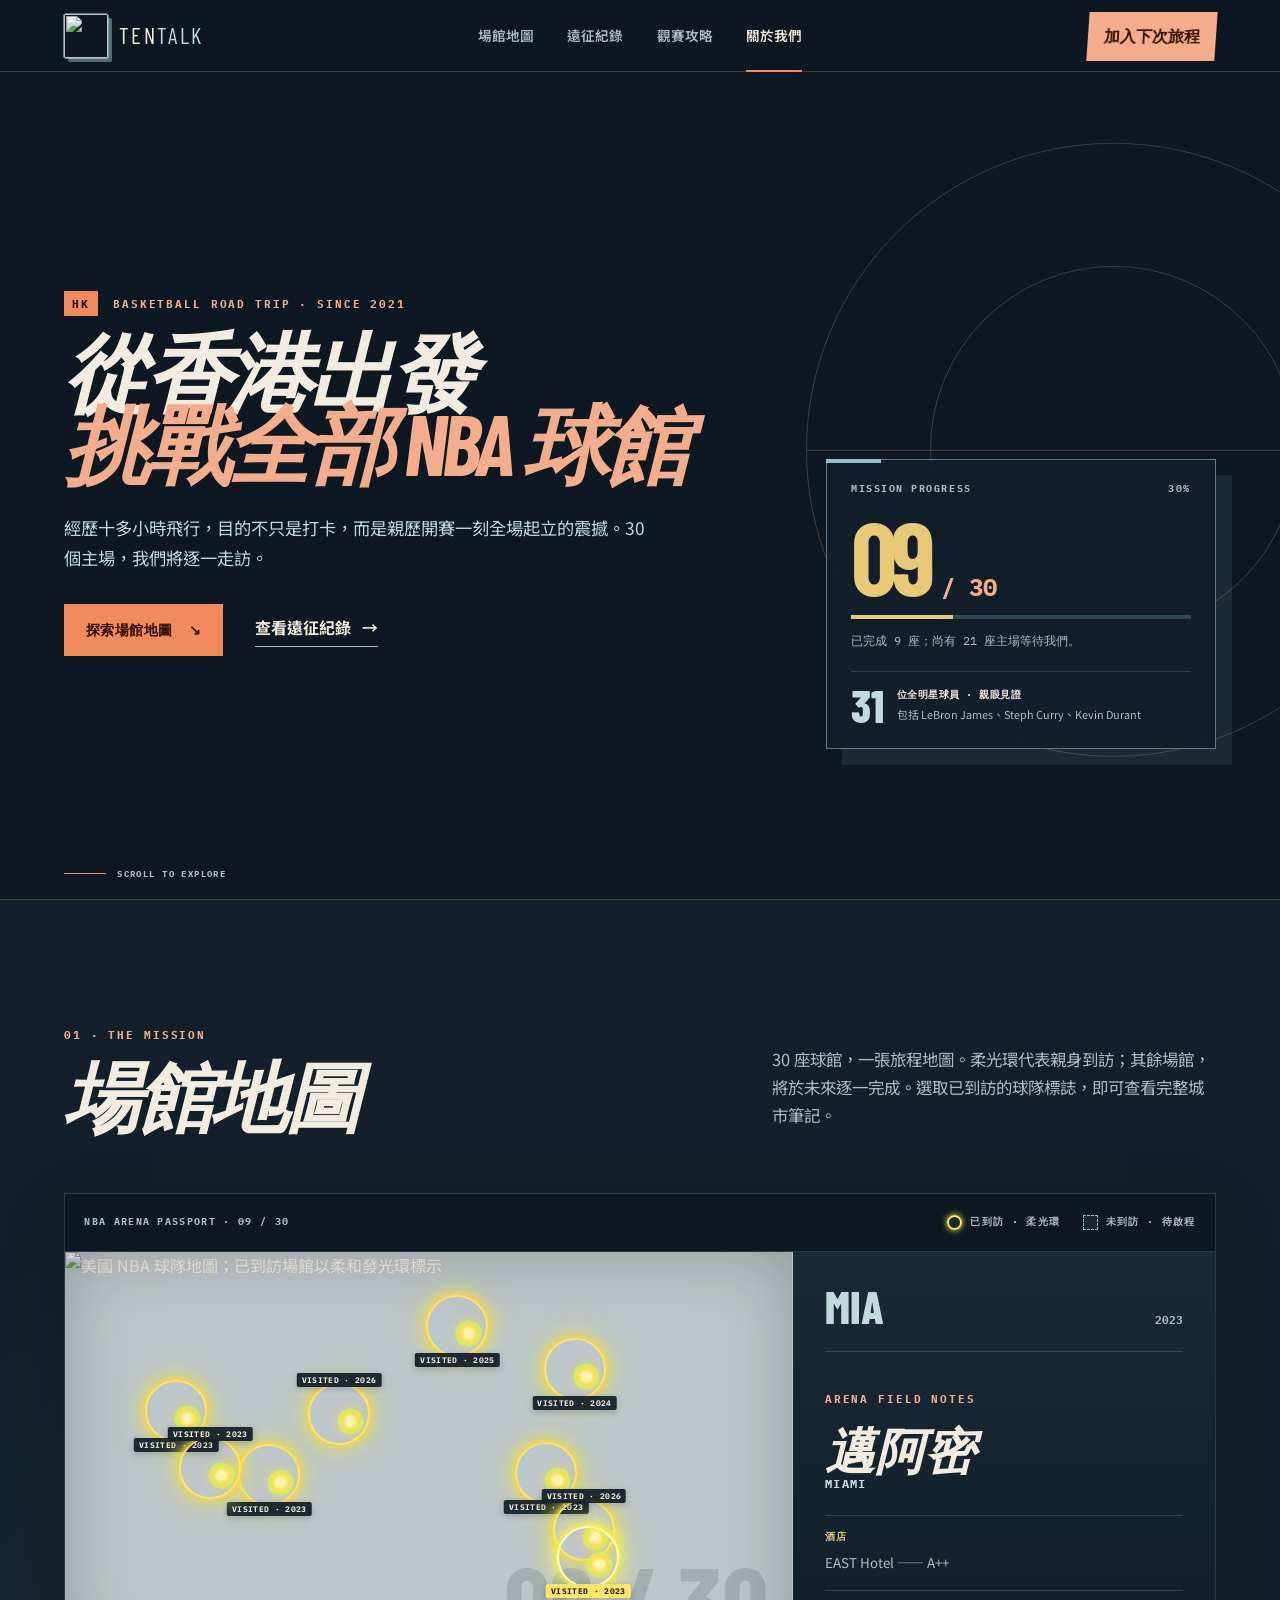
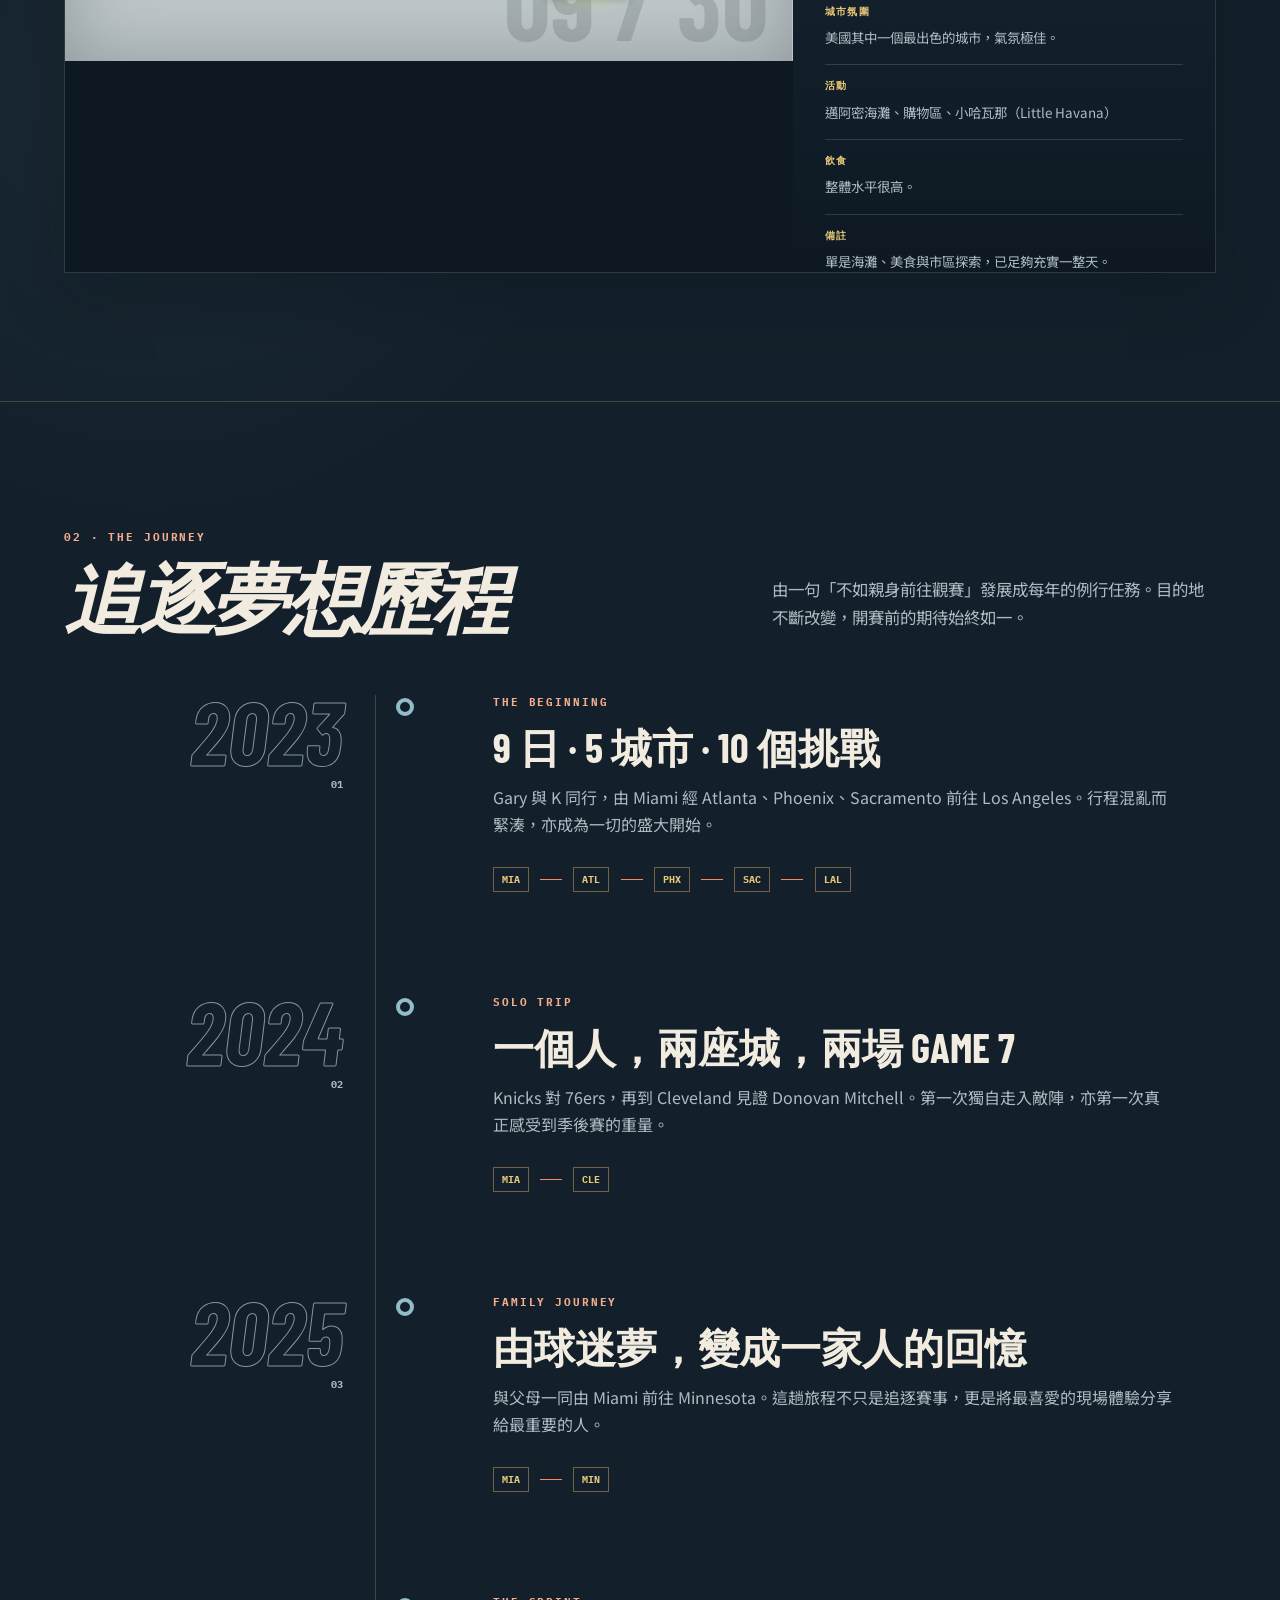
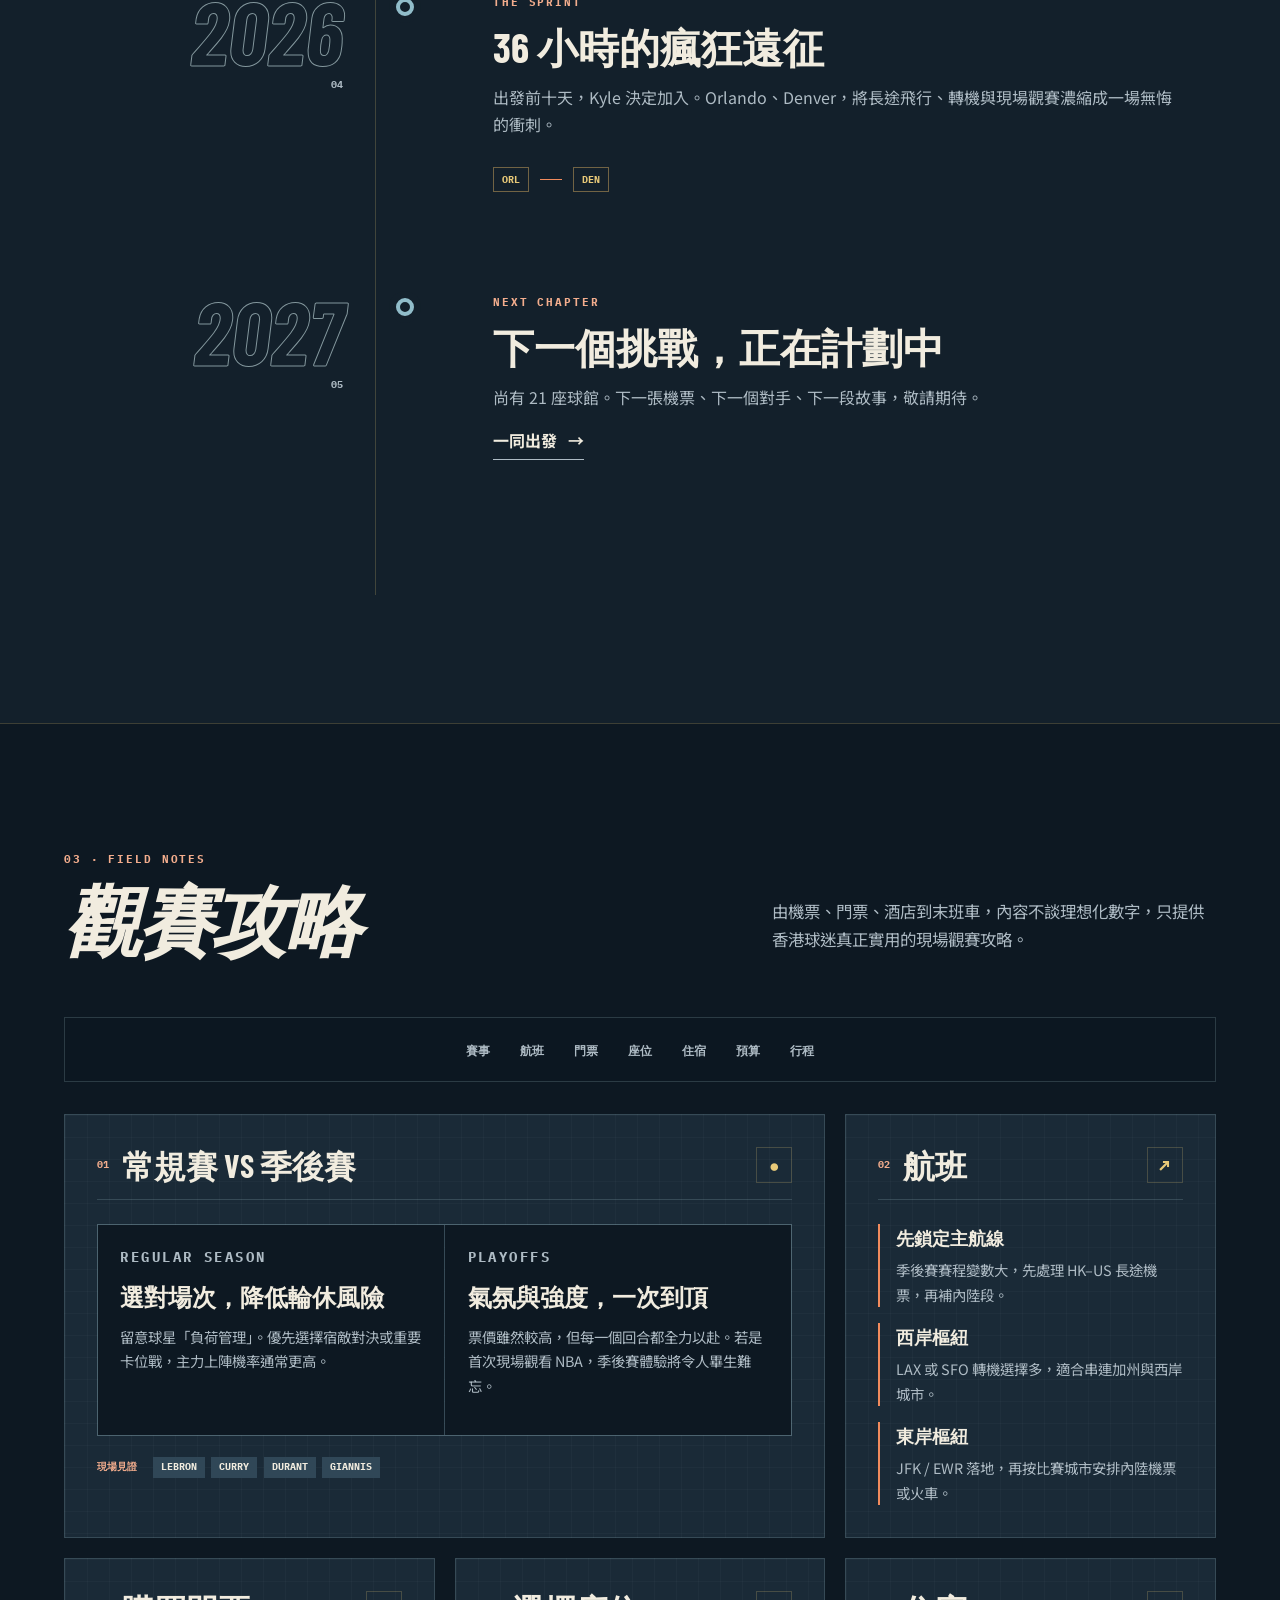
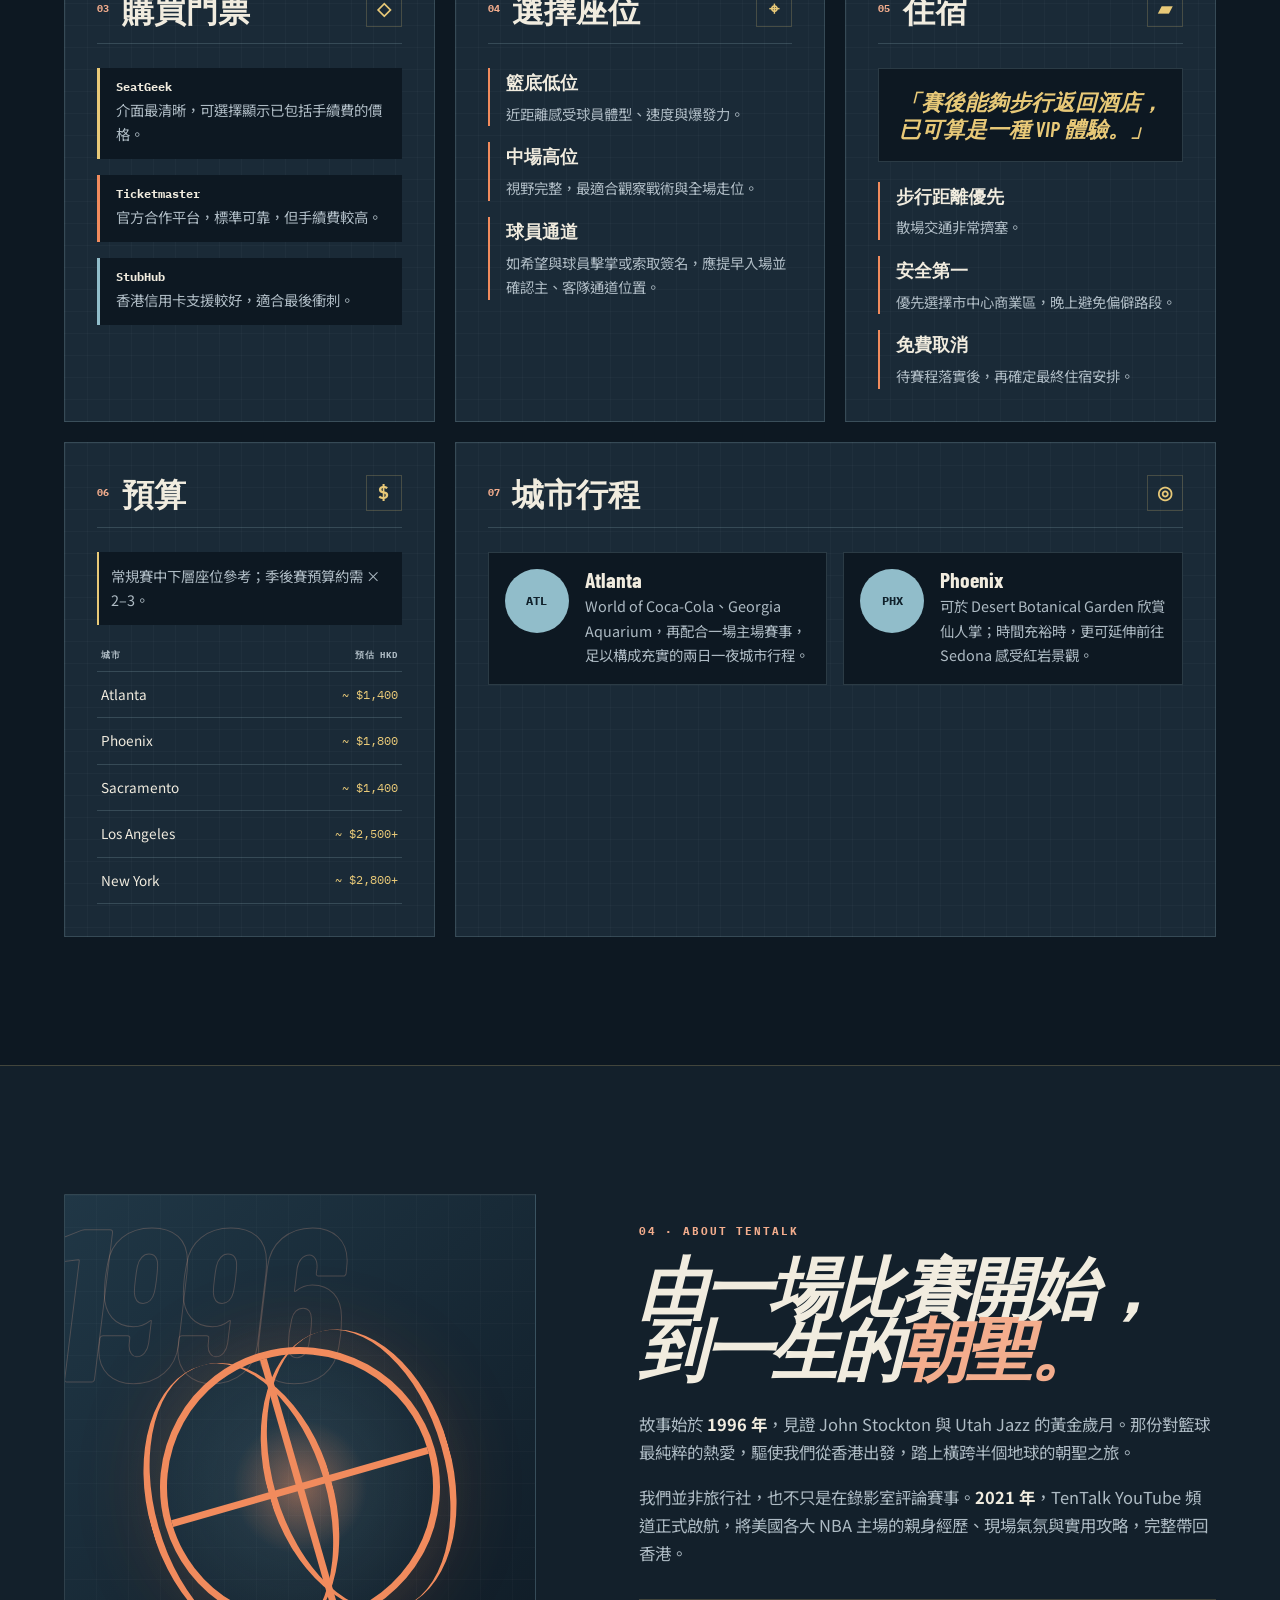
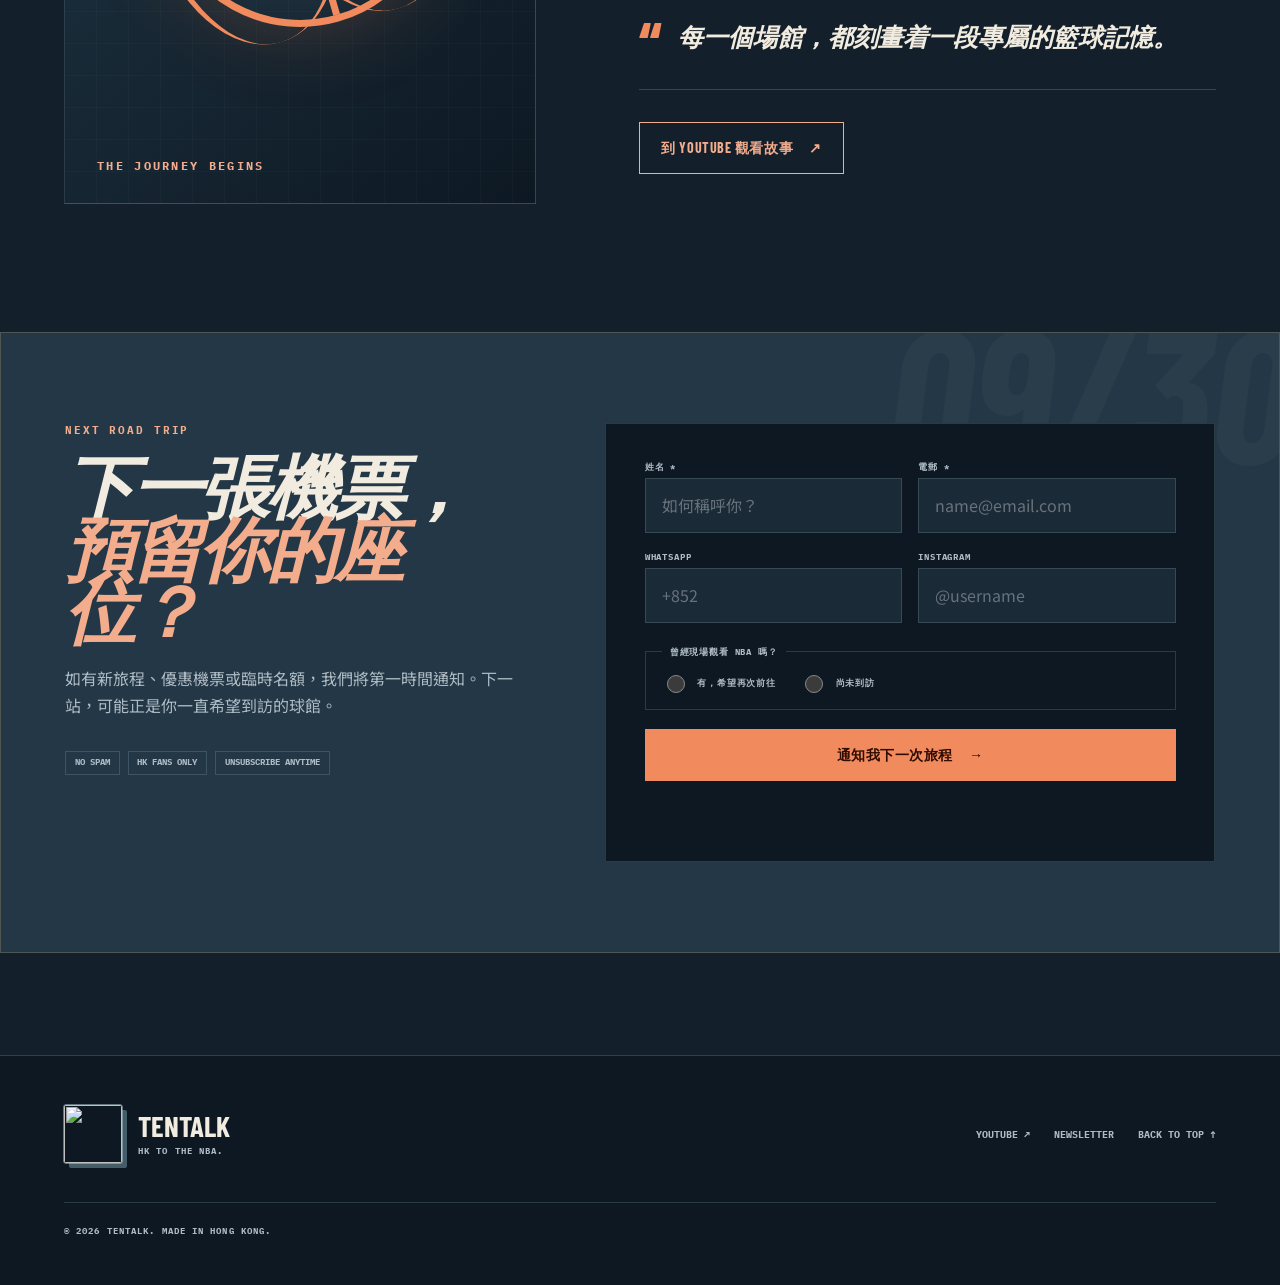
==== index.html @ 738263af "Add TenTalk website source" ====
<!doctype html>
<html lang="zh-HK">
  <head>
    <meta charset="UTF-8" />
    <meta name="viewport" content="width=device-width, initial-scale=1.0" />
    <meta
      name="description"
      content="TenTalk 從香港出發，挑戰走訪全部 30 個 NBA 球館。查看場館地圖、遠征歷程與香港球迷專屬觀賽攻略。"
    />
    <meta name="theme-color" content="#13202b" />
    <title>TenTalk｜從香港出發，挑戰全部 NBA 球館</title>
    <link rel="preconnect" href="https://fonts.googleapis.com" />
    <link rel="preconnect" href="https://fonts.gstatic.com" crossorigin />
    <link
      href="https://fonts.googleapis.com/css2?family=Barlow+Condensed:ital,wght@0,500;0,600;0,700;0,800;1,600;1,700;1,800&amp;family=IBM+Plex+Mono:wght@500;600;700&amp;family=Noto+Sans+HK:wght@400;500;600;700&amp;display=swap"
      rel="stylesheet"
    />
    <link rel="stylesheet" href="styles.css" />
    <script src="script.js" defer></script>
  </head>
  <body>
    <a class="skip-link" href="#main-content">跳到主要內容</a>

    <header class="site-header" data-header>
      <a class="brand" href="#top" aria-label="TenTalk 首頁">
        <img class="brand-logo" src="assets/tentalk-logo.png" alt="" />
        <span class="brand-name">Ten<span>Talk</span></span>
      </a>

      <nav class="desktop-nav" aria-label="主要導覽">
        <a href="#map">場館地圖</a>
        <a href="#journey">遠征紀錄</a>
        <a href="#tips">觀賽攻略</a>
        <a href="#about">關於我們</a>
      </nav>

      <a class="header-cta" href="#newsletter">加入下次旅程</a>
      <button class="menu-toggle" type="button" aria-expanded="false" aria-controls="mobile-menu">
        <span class="sr-only">開啟選單</span>
        <span></span><span></span>
      </button>

      <nav class="mobile-menu" id="mobile-menu" aria-label="手機導覽" hidden>
        <a href="#map">場館地圖</a>
        <a href="#journey">遠征紀錄</a>
        <a href="#tips">觀賽攻略</a>
        <a href="#about">關於我們</a>
        <a class="mobile-menu-cta" href="#newsletter">加入下次旅程</a>
      </nav>
    </header>

    <main id="main-content">
      <section class="hero" id="top" aria-labelledby="hero-title">
        <div class="hero-photo" aria-hidden="true"></div>
        <div class="hero-court" aria-hidden="true">
          <span class="court-ring"></span>
          <span class="court-line"></span>
        </div>

        <div class="hero-content reveal">
          <p class="eyebrow"><span>HK</span> BASKETBALL ROAD TRIP · SINCE 2021</p>
          <h1 id="hero-title"><span>從香港出發</span><em>挑戰全部 NBA 球館</em></h1>
          <p class="hero-copy">經歷十多小時飛行，目的不只是打卡，而是親歷開賽一刻全場起立的震撼。30 個主場，我們將逐一走訪。</p>
          <div class="hero-actions">
            <a class="button button-primary" href="#map">探索場館地圖 <span aria-hidden="true">↘</span></a>
            <a class="text-link" href="#journey">查看遠征紀錄 <span aria-hidden="true">→</span></a>
          </div>
        </div>

        <div class="mission-card reveal" aria-label="已完成 9 個，共 30 個 NBA 球館；親眼見證 31 位全明星球員，包括 LeBron James、Steph Curry、Kevin Durant">
          <div class="mission-topline">
            <span>Mission progress</span>
            <span>30%</span>
          </div>
          <div class="mission-number"><strong>09</strong><span>/ 30</span></div>
          <div class="mission-track" aria-hidden="true"><span></span></div>
          <p>已完成 9 座；尚有 21 座主場等待我們。</p>
          <div class="mission-allstars">
            <strong>31</strong>
            <div><span>位全明星球員 · 親眼見證</span><p>包括 LeBron James、Steph Curry、Kevin Durant</p></div>
          </div>
        </div>

        <div class="hero-scroll" aria-hidden="true"><span></span> SCROLL TO EXPLORE</div>
      </section>

      <section class="section map-section" id="map" aria-labelledby="map-title">
        <div class="section-heading reveal">
          <div>
            <p class="eyebrow">01 · THE MISSION</p>
            <h2 id="map-title">場館地圖</h2>
          </div>
          <p>30 座球館，一張旅程地圖。柔光環代表親身到訪；其餘場館，將於未來逐一完成。選取已到訪的球隊標誌，即可查看完整城市筆記。</p>
        </div>

        <div class="map-shell reveal">
          <div class="map-toolbar">
            <p>NBA ARENA PASSPORT · 09 / 30</p>
            <div class="map-legend" aria-label="地圖圖例">
              <span><i class="visited-dot"></i> 已到訪 · 柔光環</span>
              <span><i class="future-dot"></i> 未到訪 · 待啟程</span>
            </div>
          </div>

          <div class="map-layout">
            <div class="map-canvas">
              <p class="map-swipe-hint" aria-hidden="true">↔ 左右滑動，瀏覽完整地圖</p>
              <div class="map-stage">
                <img class="map-reference" src="assets/nba-arena-map.png" alt="美國 NBA 球隊地圖；已到訪場館以柔和發光環標示" />
                <button class="map-hotspot map-pin is-active" style="--x: 72%; --y: 74.5%;" aria-label="邁阿密，2023 年已到訪" data-code="MIA" data-year="2023"><span>VISITED · 2023</span></button>
                <button class="map-hotspot map-pin" style="--x: 66.2%; --y: 54.1%;" aria-label="亞特蘭大，2023 年已到訪" data-code="ATL" data-year="2023"><span>VISITED · 2023</span></button>
                <button class="map-hotspot map-pin" style="--x: 28.1%; --y: 54.6%;" aria-label="鳳凰城，2023 年已到訪" data-code="PHX" data-year="2023"><span>VISITED · 2023</span></button>
                <button class="map-hotspot map-pin" style="--x: 15.3%; --y: 38.9%;" aria-label="沙加緬度，2023 年已到訪" data-code="SAC" data-year="2023"><span>VISITED · 2023</span></button>
                <button class="map-hotspot map-pin" style="--x: 20%; --y: 52.7%;" aria-label="洛杉磯湖人，2023 年已到訪" data-code="LAL" data-year="2023"><span>VISITED · 2023</span></button>
                <button class="map-hotspot map-pin" style="--x: 70.1%; --y: 28.6%;" aria-label="克里夫蘭，2024 年已到訪" data-code="CLE" data-year="2024"><span>VISITED · 2024</span></button>
                <button class="map-hotspot map-pin" style="--x: 54%; --y: 18.2%;" aria-label="明尼蘇達，2025 年已到訪" data-code="MIN" data-year="2025"><span>VISITED · 2025</span></button>
                <button class="map-hotspot map-pin" style="--x: 71.4%; --y: 68%;" aria-label="奧蘭多，2026 年已到訪" data-code="ORL" data-year="2026"><span>VISITED · 2026</span></button>
                <button class="map-hotspot map-pin" style="--x: 37.7%; --y: 39.6%;" aria-label="丹佛，2026 年已到訪" data-code="DEN" data-year="2026"><span>VISITED · 2026</span></button>
                <div class="map-watermark" aria-hidden="true">09 / 30</div>
              </div>
            </div>

            <aside class="map-detail" aria-live="polite">
              <div class="detail-index"><span data-detail-code>MIA</span><small data-detail-year>2023</small></div>
              <p class="eyebrow">ARENA FIELD NOTES</p>
              <h3 data-detail-city>邁阿密</h3>
              <p class="detail-city-en" data-detail-city-en>Miami</p>
              <div class="detail-content" data-detail-content></div>
              <p class="detail-hint">選取地圖上的發光球隊標誌，查看其他城市筆記。</p>
            </aside>
          </div>
        </div>
      </section>

      <section class="section journey-section" id="journey" aria-labelledby="journey-title">
        <div class="section-heading reveal">
          <div>
            <p class="eyebrow">02 · THE JOURNEY</p>
            <h2 id="journey-title">追逐夢想歷程</h2>
          </div>
          <p>由一句「不如親身前往觀賽」發展成每年的例行任務。目的地不斷改變，開賽前的期待始終如一。</p>
        </div>

        <div class="timeline">
          <article class="timeline-item reveal">
            <div class="timeline-year"><span>2023</span><small>01</small></div>
            <div class="timeline-marker" aria-hidden="true"></div>
            <div class="timeline-content">
              <p class="eyebrow">THE BEGINNING</p>
              <h3>9 日 · 5 城市 · 10 個挑戰</h3>
              <p>Gary 與 K 同行，由 Miami 經 Atlanta、Phoenix、Sacramento 前往 Los Angeles。行程混亂而緊湊，亦成為一切的盛大開始。</p>
              <div class="route-tags"><span>MIA</span><i></i><span>ATL</span><i></i><span>PHX</span><i></i><span>SAC</span><i></i><span>LAL</span></div>
            </div>
          </article>

          <article class="timeline-item reveal">
            <div class="timeline-year"><span>2024</span><small>02</small></div>
            <div class="timeline-marker" aria-hidden="true"></div>
            <div class="timeline-content">
              <p class="eyebrow">SOLO TRIP</p>
              <h3>一個人，兩座城，兩場 Game 7</h3>
              <p>Knicks 對 76ers，再到 Cleveland 見證 Donovan Mitchell。第一次獨自走入敵陣，亦第一次真正感受到季後賽的重量。</p>
              <div class="route-tags"><span>MIA</span><i></i><span>CLE</span></div>
            </div>
          </article>

          <article class="timeline-item reveal">
            <div class="timeline-year"><span>2025</span><small>03</small></div>
            <div class="timeline-marker" aria-hidden="true"></div>
            <div class="timeline-content">
              <p class="eyebrow">FAMILY JOURNEY</p>
              <h3>由球迷夢，變成一家人的回憶</h3>
              <p>與父母一同由 Miami 前往 Minnesota。這趟旅程不只是追逐賽事，更是將最喜愛的現場體驗分享給最重要的人。</p>
              <div class="route-tags"><span>MIA</span><i></i><span>MIN</span></div>
            </div>
          </article>

          <article class="timeline-item reveal">
            <div class="timeline-year"><span>2026</span><small>04</small></div>
            <div class="timeline-marker" aria-hidden="true"></div>
            <div class="timeline-content">
              <p class="eyebrow">THE SPRINT</p>
              <h3>36 小時的瘋狂遠征</h3>
              <p>出發前十天，Kyle 決定加入。Orlando、Denver，將長途飛行、轉機與現場觀賽濃縮成一場無悔的衝刺。</p>
              <div class="route-tags"><span>ORL</span><i></i><span>DEN</span></div>
            </div>
          </article>

          <article class="timeline-item future reveal">
            <div class="timeline-year"><span>2027</span><small>05</small></div>
            <div class="timeline-marker" aria-hidden="true"></div>
            <div class="timeline-content">
              <p class="eyebrow">NEXT CHAPTER</p>
              <h3>下一個挑戰，正在計劃中</h3>
              <p>尚有 21 座球館。下一張機票、下一個對手、下一段故事，敬請期待。</p>
              <a class="text-link" href="#newsletter">一同出發 <span aria-hidden="true">→</span></a>
            </div>
          </article>
        </div>
      </section>

      <section class="section tips-section" id="tips" aria-labelledby="tips-title">
        <div class="section-heading reveal">
          <div>
            <p class="eyebrow">03 · FIELD NOTES</p>
            <h2 id="tips-title">觀賽攻略</h2>
          </div>
          <p>由機票、門票、酒店到末班車，內容不談理想化數字，只提供香港球迷真正實用的現場觀賽攻略。</p>
        </div>

        <nav class="tips-nav reveal" aria-label="攻略快速跳轉">
          <a href="#season">賽事</a><a href="#flight">航班</a><a href="#ticket">門票</a><a href="#seat">座位</a><a href="#hotel">住宿</a><a href="#budget">預算</a><a href="#play">行程</a>
        </nav>

        <div class="tips-grid">
          <article class="tip-card tip-card-feature reveal" id="season">
            <div class="tip-card-heading"><span class="tip-number">01</span><h3>常規賽 vs 季後賽</h3><span class="tip-icon" aria-hidden="true">●</span></div>
            <div class="season-compare">
              <div><p class="eyebrow">REGULAR SEASON</p><h4>選對場次，降低輪休風險</h4><p>留意球星「負荷管理」。優先選擇宿敵對決或重要卡位戰，主力上陣機率通常更高。</p></div>
              <div><p class="eyebrow">PLAYOFFS</p><h4>氣氛與強度，一次到頂</h4><p>票價雖然較高，但每一個回合都全力以赴。若是首次現場觀看 NBA，季後賽體驗將令人畢生難忘。</p></div>
            </div>
            <div class="superstars"><span>現場見證</span><div><b>LEBRON</b><b>CURRY</b><b>DURANT</b><b>GIANNIS</b></div></div>
          </article>

          <article class="tip-card reveal" id="flight">
            <div class="tip-card-heading"><span class="tip-number">02</span><h3>航班</h3><span class="tip-icon" aria-hidden="true">↗</span></div>
            <ul class="tip-list">
              <li><strong>先鎖定主航線</strong><span>季後賽賽程變數大，先處理 HK–US 長途機票，再補內陸段。</span></li>
              <li><strong>西岸樞紐</strong><span>LAX 或 SFO 轉機選擇多，適合串連加州與西岸城市。</span></li>
              <li><strong>東岸樞紐</strong><span>JFK / EWR 落地，再按比賽城市安排內陸機票或火車。</span></li>
            </ul>
          </article>

          <article class="tip-card reveal" id="ticket">
            <div class="tip-card-heading"><span class="tip-number">03</span><h3>購買門票</h3><span class="tip-icon" aria-hidden="true">◇</span></div>
            <div class="platform-list">
              <div><strong>SeatGeek</strong><span>介面最清晰，可選擇顯示已包括手續費的價格。</span></div>
              <div><strong>Ticketmaster</strong><span>官方合作平台，標準可靠，但手續費較高。</span></div>
              <div><strong>StubHub</strong><span>香港信用卡支援較好，適合最後衝刺。</span></div>
            </div>
          </article>

          <article class="tip-card reveal" id="seat">
            <div class="tip-card-heading"><span class="tip-number">04</span><h3>選擇座位</h3><span class="tip-icon" aria-hidden="true">⌖</span></div>
            <ul class="tip-list">
              <li><strong>籃底低位</strong><span>近距離感受球員體型、速度與爆發力。</span></li>
              <li><strong>中場高位</strong><span>視野完整，最適合觀察戰術與全場走位。</span></li>
              <li><strong>球員通道</strong><span>如希望與球員擊掌或索取簽名，應提早入場並確認主、客隊通道位置。</span></li>
            </ul>
          </article>

          <article class="tip-card reveal" id="hotel">
            <div class="tip-card-heading"><span class="tip-number">05</span><h3>住宿</h3><span class="tip-icon" aria-hidden="true">▰</span></div>
            <blockquote>「賽後能夠步行返回酒店，已可算是一種 VIP 體驗。」</blockquote>
            <ul class="tip-list compact">
              <li><strong>步行距離優先</strong><span>散場交通非常擠塞。</span></li>
              <li><strong>安全第一</strong><span>優先選擇市中心商業區，晚上避免偏僻路段。</span></li>
              <li><strong>免費取消</strong><span>待賽程落實後，再確定最終住宿安排。</span></li>
            </ul>
          </article>

          <article class="tip-card reveal" id="budget">
            <div class="tip-card-heading"><span class="tip-number">06</span><h3>預算</h3><span class="tip-icon" aria-hidden="true">$</span></div>
            <p class="budget-note">常規賽中下層座位參考；季後賽預算約需 × 2–3。</p>
            <table>
              <thead><tr><th>城市</th><th>預估 HKD</th></tr></thead>
              <tbody>
                <tr><td>Atlanta</td><td>~ $1,400</td></tr><tr><td>Phoenix</td><td>~ $1,800</td></tr><tr><td>Sacramento</td><td>~ $1,400</td></tr><tr><td>Los Angeles</td><td>~ $2,500+</td></tr><tr><td>New York</td><td>~ $2,800+</td></tr>
              </tbody>
            </table>
          </article>

          <article class="tip-card tip-card-wide reveal" id="play">
            <div class="tip-card-heading"><span class="tip-number">07</span><h3>城市行程</h3><span class="tip-icon" aria-hidden="true">◎</span></div>
            <div class="city-notes">
              <div><span class="city-code">ATL</span><div><h4>Atlanta</h4><p>World of Coca-Cola、Georgia Aquarium，再配合一場主場賽事，足以構成充實的兩日一夜城市行程。</p></div></div>
              <div><span class="city-code">PHX</span><div><h4>Phoenix</h4><p>可於 Desert Botanical Garden 欣賞仙人掌；時間充裕時，更可延伸前往 Sedona 感受紅岩景觀。</p></div></div>
            </div>
          </article>
        </div>
      </section>

      <section class="section about-section" id="about" aria-labelledby="about-title">
        <div class="about-visual reveal" aria-hidden="true">
          <div class="about-number">1996</div>
          <div class="basketball-mark"><span></span></div>
          <p>THE JOURNEY BEGINS</p>
        </div>
        <div class="about-copy reveal">
          <p class="eyebrow">04 · ABOUT TENTALK</p>
          <h2 id="about-title">由一場比賽開始，<br />到一生的<span>朝聖。</span></h2>
          <p>故事始於 <strong>1996 年</strong>，見證 John Stockton 與 Utah Jazz 的黃金歲月。那份對籃球最純粹的熱愛，驅使我們從香港出發，踏上橫跨半個地球的朝聖之旅。</p>
          <p>我們並非旅行社，也不只是在錄影室評論賽事。<strong>2021 年</strong>，TenTalk YouTube 頻道正式啟航，將美國各大 NBA 主場的親身經歷、現場氣氛與實用攻略，完整帶回香港。</p>
          <div class="about-quote">
            <span aria-hidden="true">“</span>
            <p>每一個場館，都刻畫着一段專屬的籃球記憶。</p>
          </div>
          <a class="button button-outline" href="https://youtube.com/@thetentalk" target="_blank" rel="noreferrer">到 YouTube 觀看故事 <span aria-hidden="true">↗</span></a>
        </div>
      </section>

      <section class="newsletter-section" id="newsletter" aria-labelledby="newsletter-title">
        <div class="newsletter-intro reveal">
          <p class="eyebrow">NEXT ROAD TRIP</p>
          <h2 id="newsletter-title">下一張機票，<br /><em>預留你的座位？</em></h2>
          <p>如有新旅程、優惠機票或臨時名額，我們將第一時間通知。下一站，可能正是你一直希望到訪的球館。</p>
          <div class="newsletter-meta"><span>NO SPAM</span><span>HK FANS ONLY</span><span>UNSUBSCRIBE ANYTIME</span></div>
        </div>

        <form class="newsletter-form reveal" novalidate>
          <div class="field-row">
            <label><span>姓名 *</span><input type="text" name="name" autocomplete="name" required placeholder="如何稱呼你？" /></label>
            <label><span>電郵 *</span><input type="email" name="email" autocomplete="email" required placeholder="name@email.com" /></label>
          </div>
          <div class="field-row">
            <label><span>WhatsApp</span><input type="tel" name="whatsapp" autocomplete="tel" placeholder="+852" /></label>
            <label><span>Instagram</span><input type="text" name="instagram" placeholder="@username" /></label>
          </div>
          <fieldset>
            <legend>曾經現場觀看 NBA 嗎？</legend>
            <label class="radio"><input type="radio" name="watched" value="yes" /><span>有，希望再次前往</span></label>
            <label class="radio"><input type="radio" name="watched" value="no" /><span>尚未到訪</span></label>
          </fieldset>
          <button class="button button-primary form-submit" type="submit">通知我下一次旅程 <span aria-hidden="true">→</span></button>
          <p class="form-status" role="status" aria-live="polite"></p>
        </form>
      </section>
    </main>

    <footer class="site-footer">
      <div class="footer-brand">
        <img class="brand-logo footer-logo" src="assets/tentalk-logo.png" alt="" />
        <div><strong>TenTalk</strong><p>HK TO THE NBA.</p></div>
      </div>
      <div class="footer-links">
        <a href="https://youtube.com/@thetentalk" target="_blank" rel="noreferrer">YouTube ↗</a>
        <a href="#newsletter">Newsletter</a>
        <a href="#top">Back to top ↑</a>
      </div>
      <p class="copyright">© <span data-year></span> TENTALK. MADE IN HONG KONG.</p>
    </footer>
  </body>
</html>
---- styles.css ----
@font-face {
  font-family: "Blanka";
  src: url("assets/fonts/Blanka-Regular.otf") format("opentype");
  font-style: normal;
  font-weight: 400;
  font-display: swap;
}

:root {
  color-scheme: dark;
  --bg: #13202b;
  --bg-deep: #0d1822;
  --surface: #1a2a37;
  --surface-high: #233746;
  --surface-bright: #304757;
  --text: #f1ecdf;
  --muted: #aebbc4;
  --muted-warm: #d5beb0;
  --orange: #f18b5d;
  --orange-light: #f3ad8d;
  --yellow: #e8c978;
  --blue: #91bdca;
  --blue-light: #c2d9dd;
  --success: #8fc1b0;
  --line: rgba(232, 201, 120, 0.22);
  --line-cool: rgba(166, 197, 207, 0.2);
  --brand: "Blanka", "Barlow Condensed", "Arial Narrow", sans-serif;
  --display: "Barlow Condensed", "Arial Narrow", sans-serif;
  --body: "Noto Sans HK", "Noto Sans", sans-serif;
  --mono: "IBM Plex Mono", monospace;
  --max: 1380px;
  --pad: clamp(1rem, 5vw, 5rem);
  --header-height: 72px;
}

*, *::before, *::after { box-sizing: border-box; }
html { scroll-behavior: smooth; scroll-padding-top: 90px; }
body { margin: 0; background: radial-gradient(circle at 12% 22%, rgba(145,189,202,.06), transparent 28rem), var(--bg); color: var(--text); font-family: var(--body); line-height: 1.7; overflow-x: hidden; -webkit-font-smoothing: antialiased; }
body.menu-open { overflow: hidden; }
::selection { background: var(--orange); color: #1d0900; }
a { color: inherit; text-decoration: none; }
button, input { font: inherit; }
button, a { -webkit-tap-highlight-color: transparent; }
button { color: inherit; }
img, svg { display: block; max-width: 100%; }

.sr-only { position: absolute; width: 1px; height: 1px; padding: 0; margin: -1px; overflow: hidden; clip: rect(0, 0, 0, 0); white-space: nowrap; border: 0; }
.skip-link { position: fixed; left: 1rem; top: -80px; z-index: 200; background: var(--yellow); color: #241500; padding: .75rem 1rem; font-weight: 700; transition: top .2s; }
.skip-link:focus { top: 1rem; }
:focus-visible { outline: 2px solid var(--yellow); outline-offset: 4px; }

.site-header {
  height: var(--header-height);
  position: fixed;
  inset: 0 0 auto;
  z-index: 100;
  display: grid;
  grid-template-columns: 1fr auto 1fr;
  align-items: center;
  padding: 0 var(--pad);
  border-bottom: 1px solid var(--line);
  background: rgba(13, 24, 34, .86);
  backdrop-filter: blur(16px);
  transition: background .25s, height .25s;
}
.site-header.is-scrolled { background: rgba(13, 24, 34, .96); height: 64px; }
.brand { display: inline-flex; align-items: center; gap: .7rem; justify-self: start; }
.brand-logo { width: 44px; height: 44px; display: block; flex: 0 0 auto; object-fit: cover; border-radius: 2px; outline: 1px solid rgba(194,217,221,.55); box-shadow: 4px 4px 0 rgba(145,189,202,.52); }
.brand-name { font: 400 1.42rem/1 var(--brand); text-transform: uppercase; letter-spacing: .1em; }
.brand-name span { color: var(--blue-light); }
.desktop-nav { display: flex; align-items: stretch; height: 100%; gap: clamp(1.25rem, 2.6vw, 2.5rem); }
.desktop-nav a { position: relative; display: grid; place-items: center; color: var(--muted); font-size: .85rem; font-weight: 600; white-space: nowrap; transition: color .2s; }
.desktop-nav a::after { content: ""; position: absolute; inset: auto 50% -1px; width: 0; height: 2px; background: var(--orange); transform: translateX(-50%); transition: width .2s; }
.desktop-nav a:hover, .desktop-nav a.is-active { color: var(--text); }
.desktop-nav a.is-active::after { width: 100%; }
.header-cta { justify-self: end; background: var(--orange-light); color: #351000; min-height: 44px; padding: .65rem 1rem; font-family: var(--display); font-weight: 700; text-transform: uppercase; transform: skewX(-4deg); transition: background .2s, transform .2s; }
.header-cta:hover { background: var(--yellow); transform: skewX(-4deg) translateY(-2px); }
.menu-toggle, .mobile-menu { display: none; }

.hero {
  min-height: min(900px, 100svh);
  padding: calc(var(--header-height) + 8vh) var(--pad) 6rem;
  position: relative;
  display: grid;
  grid-template-columns: minmax(0, 1fr) minmax(260px, 390px);
  align-items: center;
  gap: 4rem;
  isolation: isolate;
  overflow: hidden;
  border-bottom: 1px solid var(--line);
  background: var(--bg-deep);
}
.hero::before { content: ""; position: absolute; inset: 0; z-index: -3; background: linear-gradient(90deg, rgba(13,24,34,.96) 0%, rgba(13,24,34,.78) 50%, rgba(13,24,34,.14) 100%); }
.hero::after { content: "HONG KONG  →  UNITED STATES"; position: absolute; right: -2.5rem; bottom: 3.2rem; transform: rotate(-90deg); transform-origin: right bottom; font: 700 .64rem/1 var(--mono); letter-spacing: .25em; color: rgba(238,241,245,.38); }
.hero-photo { position: absolute; z-index: -4; inset: 0; background-image: url("https://lh3.googleusercontent.com/aida-public/[base64]"); background-position: center; background-size: cover; filter: saturate(.8) contrast(1.15); opacity: .62; }
.hero-court { position: absolute; right: -11vw; top: 50%; z-index: -1; width: min(48vw, 720px); aspect-ratio: 1; border: 1px solid rgba(255,181,153,.22); border-radius: 50%; transform: translateY(-50%); }
.court-ring { position: absolute; inset: 20%; border: 1px solid rgba(255,181,153,.22); border-radius: 50%; }
.court-line { position: absolute; left: 0; right: 0; top: 50%; height: 1px; background: rgba(255,181,153,.22); }
.hero-content { max-width: 790px; position: relative; z-index: 2; }
.eyebrow { margin: 0 0 1.1rem; font: 700 .69rem/1.3 var(--mono); letter-spacing: .17em; text-transform: uppercase; color: var(--orange-light); }
.eyebrow span { display: inline-block; padding: .35rem .5rem; margin-right: .4rem; background: var(--orange); color: #220900; }
.hero h1 { margin: 0; max-width: 850px; font: italic 700 clamp(4rem, 6.7vw, 7.2rem)/.84 var(--display); letter-spacing: -.05em; text-transform: uppercase; text-wrap: balance; }
.hero h1 span, .hero h1 em { display: block; }
.hero h1 em { color: var(--orange-light); font-style: italic; white-space: nowrap; }
.hero-copy { max-width: 600px; margin: 2.2rem 0 0; color: var(--blue-light); font-size: clamp(1rem, 1.35vw, 1.18rem); }
.hero-actions { display: flex; align-items: center; gap: 2rem; margin-top: 2rem; }
.button { border: 0; min-height: 52px; display: inline-flex; align-items: center; justify-content: center; gap: 1rem; padding: .85rem 1.35rem; font: 700 .88rem/1 var(--display); letter-spacing: .04em; text-transform: uppercase; cursor: pointer; transition: transform .2s, background .2s, border-color .2s, color .2s; }
.button:hover { transform: translateY(-3px); }
.button-primary { background: var(--orange); color: #2e0b00; }
.button-primary:hover { background: var(--yellow); }
.button-outline { border: 1px solid var(--orange-light); color: var(--orange-light); background: transparent; }
.button-outline:hover { background: var(--orange-light); color: #301000; }
.text-link { display: inline-flex; gap: .7rem; align-items: center; color: var(--text); font-weight: 700; border-bottom: 1px solid var(--muted); padding-bottom: .3rem; transition: color .2s, border .2s; }
.text-link:hover { color: var(--yellow); border-color: var(--yellow); }
.mission-card { align-self: end; margin-bottom: 6vh; padding: 1.5rem; border: 1px solid rgba(194,217,221,.48); background: rgba(19,32,43,.9); backdrop-filter: blur(10px); box-shadow: 16px 16px 0 rgba(145,189,202,.11); position: relative; }
.mission-card::before { content: ""; position: absolute; left: -1px; top: -1px; width: 55px; height: 4px; background: var(--blue); }
.mission-topline { display: flex; justify-content: space-between; font: 700 .64rem/1 var(--mono); letter-spacing: .15em; text-transform: uppercase; color: var(--muted); }
.mission-number { display: flex; align-items: baseline; gap: .7rem; margin: 1.6rem 0 1rem; }
.mission-number strong { font: 700 clamp(5rem, 8vw, 8rem)/.7 var(--display); color: var(--yellow); letter-spacing: -.06em; }
.mission-number span { font: 700 1.5rem/1 var(--mono); color: var(--orange-light); }
.mission-track { height: 4px; background: var(--surface-bright); overflow: hidden; }
.mission-track span { display: block; width: 30%; height: 100%; background: var(--yellow); transform-origin: left; animation: progress-load 1.3s .3s both cubic-bezier(.2,.8,.2,1); }
.mission-card > p { margin: .8rem 0 0; color: var(--muted); font-size: .76rem; font-family: var(--mono); }
.mission-allstars { display: grid; grid-template-columns: auto 1fr; gap: .8rem; align-items: center; margin-top: 1.2rem; padding-top: 1rem; border-top: 1px solid var(--line-cool); }
.mission-allstars > strong { color: var(--blue-light); font: 800 2.8rem/.8 var(--display); }
.mission-allstars span { display: block; color: var(--text); font: 700 .63rem/1.25 var(--mono); letter-spacing: .05em; text-transform: uppercase; }
.mission-allstars p { margin: .35rem 0 0; color: var(--muted); font-size: .68rem; line-height: 1.45; }
.hero-scroll { position: absolute; left: var(--pad); bottom: 1.3rem; display: flex; align-items: center; gap: .7rem; font: 700 .59rem/1 var(--mono); letter-spacing: .15em; color: var(--muted); }
.hero-scroll span { width: 42px; height: 1px; background: var(--orange); }
@keyframes progress-load { from { transform: scaleX(0); } }

.section { max-width: var(--max); margin: 0 auto; padding: clamp(5.5rem, 10vw, 9rem) var(--pad); }
.section-heading { display: grid; grid-template-columns: minmax(300px, .9fr) minmax(280px, .62fr); gap: 4rem; align-items: end; margin-bottom: clamp(2.5rem, 5vw, 4.5rem); }
.section-heading h2 { margin: 0; font: italic 700 clamp(3.2rem, 6vw, 6.4rem)/.9 var(--display); letter-spacing: -.045em; text-transform: uppercase; }
.section-heading > p { color: var(--muted); margin: 0; max-width: 580px; font-size: 1.03rem; }

.map-section { max-width: none; padding-left: var(--pad); padding-right: var(--pad); }
.map-section > * { max-width: var(--max); margin-left: auto; margin-right: auto; }
.map-shell { border: 1px solid var(--line-cool); background: var(--bg-deep); box-shadow: 0 22px 60px rgba(4,12,18,.22); }
.map-toolbar { min-height: 58px; padding: .8rem 1.2rem; display: flex; justify-content: space-between; align-items: center; border-bottom: 1px solid var(--line-cool); }
.map-toolbar p, .map-legend { margin: 0; font: 700 .64rem/1 var(--mono); letter-spacing: .13em; color: var(--muted); }
.map-legend { display: flex; gap: 1.4rem; }
.map-legend span { display: flex; gap: .5rem; align-items: center; }
.visited-dot, .future-dot { width: 15px; height: 15px; display: inline-block; }
.visited-dot { border: 2px solid #ffe56b; border-radius: 50%; background: rgba(255,229,107,.08); box-shadow: 0 0 5px rgba(255,215,72,.85), 0 0 10px rgba(210,244,91,.45); }
.future-dot { border: 1px dashed var(--blue); background: rgba(145,189,202,.08); }
.map-layout { display: grid; grid-template-columns: minmax(0, 1fr) minmax(380px, .58fr); align-items: start; }
.map-canvas { position: relative; min-width: 0; overflow: hidden; border-right: 1px solid var(--line-cool); background: #bdc6c8; }
.map-swipe-hint { display: none; }
.map-stage { width: 100%; aspect-ratio: 1248 / 702; position: relative; overflow: hidden; background: #bdc6c8; }
.map-stage::after { content: ""; position: absolute; inset: 0; pointer-events: none; box-shadow: inset 0 0 70px rgba(9,15,21,.25); }
.map-reference { width: 100%; height: 100%; object-fit: cover; filter: saturate(.72) contrast(.98) sepia(.06); }
.map-hotspot { --pulse-delay: 0s; position: absolute; z-index: 2; left: var(--x); top: var(--y); width: 54px; height: 44px; padding: 0; border: 0; background: transparent; transform: translate(-50%, -50%); cursor: pointer; isolation: isolate; }
.map-pin:nth-of-type(2n) { --pulse-delay: -.9s; }
.map-pin:nth-of-type(3n) { --pulse-delay: -1.8s; }
.map-pin:nth-of-type(4n) { --pulse-delay: -2.7s; }
.map-hotspot::before { content: ""; position: absolute; z-index: 1; left: 50%; top: 50%; width: 62px; height: 62px; border: 2px solid rgba(255,230,105,.94); border-radius: 50%; background: transparent; box-shadow: 0 0 5px 1px rgba(255,209,55,.9), 0 0 14px 5px rgba(255,220,75,.52), 0 0 26px 9px rgba(204,244,88,.24); transform: translate(-50%, -50%); pointer-events: none; animation: arena-glow-pulse 3.6s var(--pulse-delay) ease-in-out infinite; }
.map-hotspot::after { content: ""; position: absolute; z-index: 2; right: 2px; bottom: 1px; width: 27px; height: 27px; border-radius: 50%; background: radial-gradient(circle, rgba(255,244,177,1) 0 22%, rgba(255,221,76,.96) 41%, rgba(211,244,88,.78) 64%, rgba(211,244,88,0) 76%); box-shadow: 0 0 9px rgba(255,218,68,.55); pointer-events: none; }
.map-hotspot span { position: absolute; z-index: 3; left: 50%; top: calc(100% + 5px); width: max-content; transform: translateX(-50%); padding: 3px 5px; border-radius: 2px; background: rgba(19,32,43,.94); color: var(--text); font: 700 8px/1 var(--mono); letter-spacing: .04em; box-shadow: 0 2px 7px rgba(0,0,0,.18); pointer-events: none; }
.map-hotspot[data-code="LAL"] span, .map-hotspot[data-code="ORL"] span, .map-hotspot[data-code="DEN"] span { top: auto; bottom: calc(100% + 5px); }
.map-hotspot:hover, .map-hotspot:focus-visible, .map-hotspot.is-active { z-index: 4; outline: none; }
.map-hotspot:hover::before, .map-hotspot:focus-visible::before, .map-hotspot.is-active::before { border-color: #fff0a5; filter: brightness(1.12) saturate(1.08); }
.map-hotspot:hover span, .map-hotspot:focus-visible span, .map-hotspot.is-active span { background: #ffe56b; color: #241c06; }
@keyframes arena-glow-pulse {
  0%, 100% { opacity: .68; transform: translate(-50%, -50%) scale(.95); box-shadow: 0 0 4px 1px rgba(255,209,55,.7), 0 0 11px 4px rgba(255,220,75,.38), 0 0 20px 7px rgba(204,244,88,.18); }
  50% { opacity: 1; transform: translate(-50%, -50%) scale(1.06); box-shadow: 0 0 6px 2px rgba(255,209,55,.95), 0 0 17px 7px rgba(255,220,75,.58), 0 0 30px 11px rgba(204,244,88,.28); }
}
.map-watermark { position: absolute; right: 1.5rem; bottom: .6rem; color: rgba(14,20,26,.14); font: 700 clamp(4rem, 8vw, 7rem)/1 var(--display); }
.map-detail { display: flex; flex-direction: column; max-height: 620px; overflow-y: auto; padding: 2rem; background: linear-gradient(180deg, var(--surface) 0%, var(--bg-deep) 100%); scrollbar-color: var(--blue) transparent; scrollbar-width: thin; }
.detail-index { display: flex; justify-content: space-between; align-items: baseline; padding-bottom: 1.4rem; margin-bottom: 2.5rem; border-bottom: 1px solid var(--line-cool); }
.detail-index span { font: 800 2.8rem/1 var(--display); color: var(--blue-light); }
.detail-index small { font: 700 .7rem/1 var(--mono); color: var(--muted); }
.map-detail h3 { margin: .2rem 0 0; font: italic 700 3.1rem/.9 var(--display); }
.detail-city-en { margin: .35rem 0 1.6rem; color: var(--blue-light); font: 700 .72rem/1 var(--mono); letter-spacing: .12em; text-transform: uppercase; }
.detail-content { display: grid; gap: 1rem; }
.detail-block { padding-top: 1rem; border-top: 1px solid var(--line-cool); }
.detail-block h4 { margin: 0 0 .55rem; color: var(--yellow); font: 700 .64rem/1 var(--mono); letter-spacing: .12em; text-transform: uppercase; }
.detail-block p { margin: 0; color: var(--muted); font-size: .84rem; line-height: 1.7; }
.detail-block ul { display: grid; gap: .55rem; margin: 0; padding-left: 1.1rem; color: var(--muted); font-size: .84rem; line-height: 1.7; }
.detail-hint { margin: 1.7rem 0 0; color: #75808a; font-size: .69rem; }

.journey-section { border-top: 1px solid var(--line); }
.timeline { position: relative; }
.timeline::before { content: ""; position: absolute; left: 27%; top: 0; bottom: 0; width: 1px; background: var(--line); }
.timeline-item { display: grid; grid-template-columns: 27% 38px minmax(0, 1fr); gap: 2rem; min-height: 300px; padding-bottom: 5rem; position: relative; }
.timeline-item:last-child { padding-bottom: 0; }
.timeline-year { padding-right: 2rem; text-align: right; }
.timeline-year span { display: block; font: italic 700 clamp(3.8rem, 7vw, 7rem)/.8 var(--display); color: transparent; -webkit-text-stroke: 1px rgba(194,217,221,.64); }
.timeline-year small { display: block; margin-top: .8rem; font: 700 .64rem/1 var(--mono); color: var(--muted); }
.timeline-marker { width: 18px; height: 18px; margin-top: .15rem; border-radius: 50%; background: var(--bg); border: 4px solid var(--blue); transform: translateX(-11px); box-shadow: 0 0 0 7px var(--bg); z-index: 1; transition: background .2s; }
.timeline-item:hover .timeline-marker { background: var(--blue); }
.timeline-content { max-width: 720px; padding: 0 0 0 1rem; }
.timeline-content h3 { margin: 0 0 1rem; font: 700 clamp(2rem, 3.2vw, 3.3rem)/1 var(--display); text-transform: uppercase; }
.timeline-content > p:not(.eyebrow) { color: var(--muted); max-width: 680px; }
.route-tags { display: flex; align-items: center; gap: .7rem; margin-top: 1.8rem; flex-wrap: wrap; }
.route-tags span { font: 700 .64rem/1 var(--mono); color: var(--yellow); padding: .4rem .5rem; border: 1px solid rgba(255,201,105,.4); }
.route-tags i { width: 22px; height: 1px; background: var(--orange); }
.timeline-item.future { opacity: .66; }

.tips-section { max-width: none; border-top: 1px solid var(--line); background: var(--bg-deep); }
.tips-section > * { max-width: var(--max); margin-left: auto; margin-right: auto; }
.tips-nav { position: sticky; top: 64px; z-index: 20; display: flex; justify-content: center; gap: .5rem; margin-bottom: 2rem; padding: .6rem; border: 1px solid var(--line-cool); background: rgba(13,24,34,.93); backdrop-filter: blur(14px); }
.tips-nav a { width: 46px; height: 44px; display: grid; place-items: center; color: var(--muted); font: 700 .78rem/1 var(--mono); border: 1px solid transparent; transition: color .2s, border .2s, background .2s; }
.tips-nav a:hover { color: var(--yellow); border-color: var(--line); background: var(--surface); }
.tips-grid { display: grid; grid-template-columns: repeat(12, 1fr); gap: 1.25rem; }
.tip-card { grid-column: span 4; padding: clamp(1.25rem, 2.5vw, 2rem); border: 1px solid var(--line-cool); background-color: var(--surface); background-image: linear-gradient(rgba(255,255,255,.024) 1px, transparent 1px), linear-gradient(90deg, rgba(255,255,255,.024) 1px, transparent 1px); background-size: 22px 22px; scroll-margin-top: 130px; transition: border-color .2s, transform .2s; }
.tip-card:hover { border-color: rgba(145,189,202,.62); transform: translateY(-3px); }
.tip-card-feature { grid-column: span 8; }
.tip-card-wide { grid-column: span 8; }
.tip-card-heading { display: grid; grid-template-columns: auto 1fr auto; gap: .8rem; align-items: center; padding-bottom: 1rem; margin-bottom: 1.5rem; border-bottom: 1px solid var(--line-cool); }
.tip-card-heading h3 { margin: 0; font: 700 2rem/1 var(--display); text-transform: uppercase; }
.tip-number { font: 700 .63rem/1 var(--mono); color: var(--orange-light); }
.tip-icon { width: 36px; height: 36px; display: grid; place-items: center; color: var(--yellow); border: 1px solid var(--line); font: 700 1.1rem/1 var(--mono); }
.season-compare { display: grid; grid-template-columns: 1fr 1fr; gap: 1px; background: var(--line-cool); border: 1px solid var(--line-cool); }
.season-compare > div { padding: 1.4rem; background: var(--bg-deep); }
.season-compare h4 { margin: .2rem 0 .7rem; font: 700 1.5rem/1.1 var(--display); }
.season-compare p:last-child, .tip-card p, .tip-list span, .platform-list span { color: var(--muted); font-size: .9rem; }
.superstars { display: flex; align-items: center; gap: 1rem; margin-top: 1.3rem; }
.superstars > span { flex: 0 0 auto; color: var(--orange-light); font: 700 .63rem/1 var(--mono); }
.superstars div { display: flex; gap: .4rem; flex-wrap: wrap; }
.superstars b { padding: .35rem .5rem; background: var(--surface-bright); font: 700 .61rem/1 var(--mono); color: var(--text); }
.tip-list { list-style: none; padding: 0; margin: 0; display: grid; gap: 1rem; }
.tip-list li { display: grid; gap: .25rem; padding-left: 1rem; border-left: 2px solid var(--orange); }
.tip-list strong { font-family: var(--display); font-size: 1.1rem; }
.tip-list.compact { margin-top: 1.2rem; }
.platform-list { display: grid; gap: 1rem; }
.platform-list div { display: grid; gap: .3rem; padding: .8rem 1rem; background: var(--bg-deep); border-left: 3px solid var(--yellow); }
.platform-list div:nth-child(2) { border-color: var(--orange); }
.platform-list div:nth-child(3) { border-color: var(--blue); }
.platform-list strong { font: 700 .75rem/1 var(--mono); }
blockquote { margin: 0; padding: 1.2rem; color: var(--yellow); background: var(--bg-deep); border: 1px solid var(--line-cool); font: italic 600 1.35rem/1.25 var(--display); }
.budget-note { padding: .75rem; border-left: 2px solid var(--yellow); background: var(--bg-deep); }
table { width: 100%; border-collapse: collapse; font-size: .85rem; }
th, td { padding: .7rem .25rem; border-bottom: 1px solid var(--line-cool); }
th { color: var(--muted); font: 700 .58rem/1 var(--mono); letter-spacing: .08em; text-align: left; }
th:last-child, td:last-child { text-align: right; }
td:last-child { color: var(--yellow); font-family: var(--mono); font-size: .73rem; }
.city-notes { display: grid; grid-template-columns: 1fr 1fr; gap: 1rem; }
.city-notes > div { display: flex; gap: 1rem; padding: 1rem; border: 1px solid var(--line-cool); background: var(--bg-deep); }
.city-code { flex: 0 0 64px; height: 64px; display: grid; place-items: center; border-radius: 50%; background: var(--blue); color: #10212b; font: 700 .72rem/1 var(--mono); }
.city-notes h4 { margin: 0 0 .25rem; font: 700 1.35rem/1 var(--display); }
.city-notes p { margin: 0; }

.about-section { display: grid; grid-template-columns: .9fr 1.1fr; gap: clamp(3rem, 8vw, 8rem); align-items: center; border-top: 1px solid var(--line); }
.about-visual { min-height: 610px; position: relative; display: flex; flex-direction: column; justify-content: flex-end; padding: 2rem; overflow: hidden; border: 1px solid var(--line-cool); background: radial-gradient(circle at 50% 48%, rgba(241,139,93,.46), transparent 17%), radial-gradient(circle at 50% 48%, rgba(145,189,202,.16), transparent 44%), linear-gradient(135deg, #203746, #0d1822); }
.about-visual::before { content: ""; position: absolute; inset: 0; background: repeating-linear-gradient(0deg, transparent 0 31px, rgba(255,255,255,.04) 32px), repeating-linear-gradient(90deg, transparent 0 31px, rgba(255,255,255,.04) 32px); }
.about-number { position: absolute; left: -1.2rem; top: .8rem; color: transparent; -webkit-text-stroke: 1px rgba(255,181,153,.22); font: italic 700 clamp(8rem, 17vw, 15rem)/.8 var(--display); letter-spacing: -.06em; }
.basketball-mark { width: min(60%, 280px); aspect-ratio: 1; position: absolute; left: 50%; top: 48%; transform: translate(-50%, -50%) rotate(-16deg); border-radius: 50%; border: 7px solid var(--orange); box-shadow: 0 0 90px rgba(242,101,34,.2); }
.basketball-mark::before, .basketball-mark::after, .basketball-mark span::before, .basketball-mark span::after { content: ""; position: absolute; background: var(--orange); }
.basketball-mark::before { width: 7px; top: 0; bottom: 0; left: 50%; transform: translateX(-50%); }
.basketball-mark::after { height: 7px; left: 0; right: 0; top: 50%; transform: translateY(-50%); }
.basketball-mark span::before { width: 70%; height: 108%; left: -8%; top: -4%; border: 7px solid var(--orange); border-top: 0; border-bottom: 0; border-radius: 50%; background: transparent; }
.basketball-mark span::after { width: 70%; height: 108%; right: -8%; top: -4%; border: 7px solid var(--orange); border-top: 0; border-bottom: 0; border-radius: 50%; background: transparent; }
.about-visual > p { position: relative; z-index: 1; margin: 0; color: var(--orange-light); font: 700 .72rem/1 var(--mono); letter-spacing: .2em; }
.about-copy h2 { margin: 0 0 2rem; font: italic 700 clamp(3rem, 5.3vw, 5.8rem)/.9 var(--display); letter-spacing: -.04em; text-transform: uppercase; }
.about-copy h2 span { color: var(--orange-light); }
.about-copy > p:not(.eyebrow) { color: var(--muted); font-size: 1.03rem; }
.about-copy strong { color: var(--text); }
.about-quote { display: flex; gap: 1rem; margin: 2rem 0; padding: 1.4rem 0; border-top: 1px solid var(--line); border-bottom: 1px solid var(--line); }
.about-quote span { color: var(--orange); font: 700 4rem/.7 var(--display); }
.about-quote p { margin: 0; color: var(--text); font: italic 600 1.55rem/1.2 var(--display); }

.newsletter-section { max-width: var(--max); margin: 0 auto clamp(4rem, 8vw, 7rem); padding: clamp(3rem, 7vw, 6rem) var(--pad); display: grid; grid-template-columns: .85fr 1.15fr; gap: clamp(3rem, 7vw, 7rem); background: var(--surface-high); border: 1px solid var(--line); position: relative; overflow: hidden; }
.newsletter-section::before { content: "09/30"; position: absolute; right: -1rem; top: -2.6rem; font: italic 700 12rem/1 var(--display); color: rgba(255,255,255,.03); }
.newsletter-intro, .newsletter-form { position: relative; z-index: 1; }
.newsletter-intro h2 { margin: 0 0 1.5rem; font: italic 700 clamp(3rem, 5.5vw, 5.6rem)/.88 var(--display); text-transform: uppercase; letter-spacing: -.04em; }
.newsletter-intro h2 em { color: var(--orange-light); }
.newsletter-intro > p:not(.eyebrow) { color: var(--muted); }
.newsletter-meta { display: flex; gap: .5rem; flex-wrap: wrap; margin-top: 2rem; }
.newsletter-meta span { padding: .4rem .55rem; border: 1px solid var(--line-cool); font: 700 .55rem/1 var(--mono); color: var(--muted); }
.newsletter-form { display: grid; gap: 1.2rem; padding: clamp(1.4rem, 3vw, 2.5rem); background: var(--bg-deep); border: 1px solid var(--line-cool); }
.field-row { display: grid; grid-template-columns: 1fr 1fr; gap: 1rem; }
.newsletter-form label { display: grid; gap: .4rem; }
.newsletter-form label > span, .newsletter-form legend { font: 700 .59rem/1 var(--mono); text-transform: uppercase; letter-spacing: .09em; color: var(--muted); }
.newsletter-form input[type="text"], .newsletter-form input[type="email"], .newsletter-form input[type="tel"] { width: 100%; min-height: 50px; padding: .8rem 1rem; border: 1px solid var(--line-cool); border-radius: 0; background: var(--surface); color: var(--text); transition: border .2s, box-shadow .2s; }
.newsletter-form input::placeholder { color: #68727b; }
.newsletter-form input:focus { outline: none; border-color: var(--orange-light); box-shadow: 0 0 0 2px rgba(255,181,153,.13); }
.newsletter-form input[aria-invalid="true"] { border-color: #ff837b; }
.newsletter-form fieldset { display: flex; flex-wrap: wrap; gap: 1rem 1.5rem; margin: .3rem 0 0; padding: 1rem; border: 1px solid var(--line-cool); }
.newsletter-form legend { padding: 0 .5rem; }
.newsletter-form .radio { display: flex; align-items: center; grid-template-columns: auto 1fr; gap: .6rem; cursor: pointer; }
.radio input { accent-color: var(--orange); width: 18px; height: 18px; }
.form-submit { width: 100%; }
.form-status { min-height: 1.4rem; margin: 0; color: var(--success); font-size: .82rem; }
.form-status.is-error { color: #ff9c95; }

.site-footer { min-height: 230px; padding: 3rem var(--pad); display: grid; grid-template-columns: 1fr auto; gap: 2rem; align-items: center; background: var(--bg-deep); border-top: 1px solid var(--line); }
.footer-brand { display: flex; align-items: center; gap: 1rem; }
.footer-logo { width: 58px; height: 58px; outline: 1px solid rgba(194,217,221,.48); box-shadow: 5px 5px 0 rgba(145,189,202,.42); }
.footer-brand strong { display: block; font: 700 1.8rem/1 var(--display); text-transform: uppercase; }
.footer-brand p, .copyright { margin: .35rem 0 0; font: 700 .57rem/1 var(--mono); color: var(--muted); letter-spacing: .12em; }
.footer-links { display: flex; gap: 1.5rem; font: 700 .65rem/1 var(--mono); text-transform: uppercase; }
.footer-links a { color: var(--muted); transition: color .2s; }
.footer-links a:hover { color: var(--yellow); }
.copyright { grid-column: 1 / -1; padding-top: 1.5rem; border-top: 1px solid var(--line-cool); }

.reveal { opacity: 0; transform: translateY(24px); transition: opacity .7s ease-out, transform .7s ease-out; }
.reveal.is-visible { opacity: 1; transform: none; }

@media (max-width: 1050px) {
  .desktop-nav { display: none; }
  .site-header { grid-template-columns: 1fr auto auto; gap: .8rem; }
  .header-cta { margin-left: auto; }
  .menu-toggle { width: 44px; height: 44px; display: grid; place-content: center; gap: 7px; border: 1px solid var(--line-cool); background: var(--surface); cursor: pointer; }
  .menu-toggle span:not(.sr-only) { width: 20px; height: 2px; background: var(--text); transition: transform .2s; }
  .menu-toggle[aria-expanded="true"] span:nth-of-type(2) { transform: translateY(4.5px) rotate(45deg); }
  .menu-toggle[aria-expanded="true"] span:nth-of-type(3) { transform: translateY(-4.5px) rotate(-45deg); }
  .mobile-menu { position: fixed; inset: var(--header-height) 0 auto; display: grid; padding: 1.5rem var(--pad) 2rem; background: var(--bg-deep); border-bottom: 1px solid var(--line); }
  .mobile-menu[hidden] { display: none; }
  .mobile-menu a { padding: 1rem 0; border-bottom: 1px solid var(--line-cool); font: 700 1.7rem/1 var(--display); text-transform: uppercase; }
  .mobile-menu-cta { color: var(--orange-light); }
  .hero { grid-template-columns: 1fr; align-content: center; gap: 2rem; }
  .hero h1 { max-width: 760px; }
  .mission-card { width: min(100%, 390px); margin: 0; justify-self: end; }
  .hero-court { width: 70vw; }
  .tip-card, .tip-card-feature, .tip-card-wide { grid-column: span 6; }
}

@media (max-width: 800px) {
  :root { --header-height: 64px; --pad: 1.25rem; }
  .site-header { height: var(--header-height); }
  .header-cta { display: none; }
  .brand-logo { width: 40px; height: 40px; }
  .hero { min-height: 880px; padding-top: 7rem; padding-bottom: 5rem; }
  .hero::before { background: linear-gradient(180deg, rgba(13,24,34,.68), rgba(13,24,34,.97) 74%); }
  .hero-photo { background-position: 63% center; opacity: .5; }
  .hero h1 { font-size: clamp(3.7rem, 15vw, 6.2rem); }
  .hero h1 em { white-space: normal; }
  .hero-copy { max-width: 90%; }
  .hero-actions { align-items: flex-start; flex-direction: column; gap: 1.2rem; }
  .mission-card { justify-self: stretch; width: 100%; }
  .hero-scroll, .hero::after { display: none; }
  .section-heading { grid-template-columns: 1fr; gap: 1.5rem; }
  .section-heading > p { max-width: 100%; }
  .map-toolbar { align-items: flex-start; gap: 1rem; flex-direction: column; }
  .map-layout { grid-template-columns: 1fr; }
  .map-canvas { border-right: 0; border-bottom: 1px solid var(--line-cool); overflow-x: auto; }
  .map-swipe-hint { position: sticky; z-index: 4; left: 12px; top: 12px; width: max-content; display: block; margin: 12px 0 -42px 12px; padding: 7px 9px; background: rgba(9,15,21,.88); color: #fff; font: 700 9px/1 var(--mono); letter-spacing: .06em; pointer-events: none; }
  .map-stage { min-width: 760px; min-height: 428px; }
  .map-detail { min-height: 340px; max-height: none; overflow: visible; }
  .detail-stamp { margin-top: 1.2rem; }
  .timeline::before { left: 9px; }
  .timeline-item { grid-template-columns: 38px 1fr; gap: 1rem; padding-bottom: 4rem; }
  .timeline-year { grid-column: 2; text-align: left; padding: 0; }
  .timeline-year span { font-size: 4rem; }
  .timeline-marker { grid-column: 1; grid-row: 1 / span 2; transform: none; margin: .2rem 0 0; }
  .timeline-content { grid-column: 2; padding: 0; }
  .tips-nav { justify-content: flex-start; overflow-x: auto; }
  .tip-card, .tip-card-feature, .tip-card-wide { grid-column: 1 / -1; }
  .season-compare, .city-notes { grid-template-columns: 1fr; }
  .about-section, .newsletter-section { grid-template-columns: 1fr; }
  .about-visual { min-height: 440px; }
  .field-row { grid-template-columns: 1fr; }
  .site-footer { grid-template-columns: 1fr; }
  .footer-links { flex-wrap: wrap; }
  .copyright { grid-column: 1; }
}

@media (max-width: 480px) {
  .hero { min-height: 820px; }
  .hero h1 { font-size: 3.6rem; }
  .mission-number strong { font-size: 5rem; }
  .mission-number span { font-size: 1.15rem; }
  .map-legend { gap: .8rem; flex-wrap: wrap; }
  .superstars { align-items: flex-start; flex-direction: column; }
  .route-tags { gap: .4rem; }
  .route-tags i { width: 12px; }
  .newsletter-section { margin-inline: 0; border-left: 0; border-right: 0; }
}

@media (prefers-reduced-motion: reduce) {
  html { scroll-behavior: auto; }
  *, *::before, *::after { animation-duration: .01ms !important; animation-iteration-count: 1 !important; transition-duration: .01ms !important; }
  .reveal { opacity: 1; transform: none; }
}
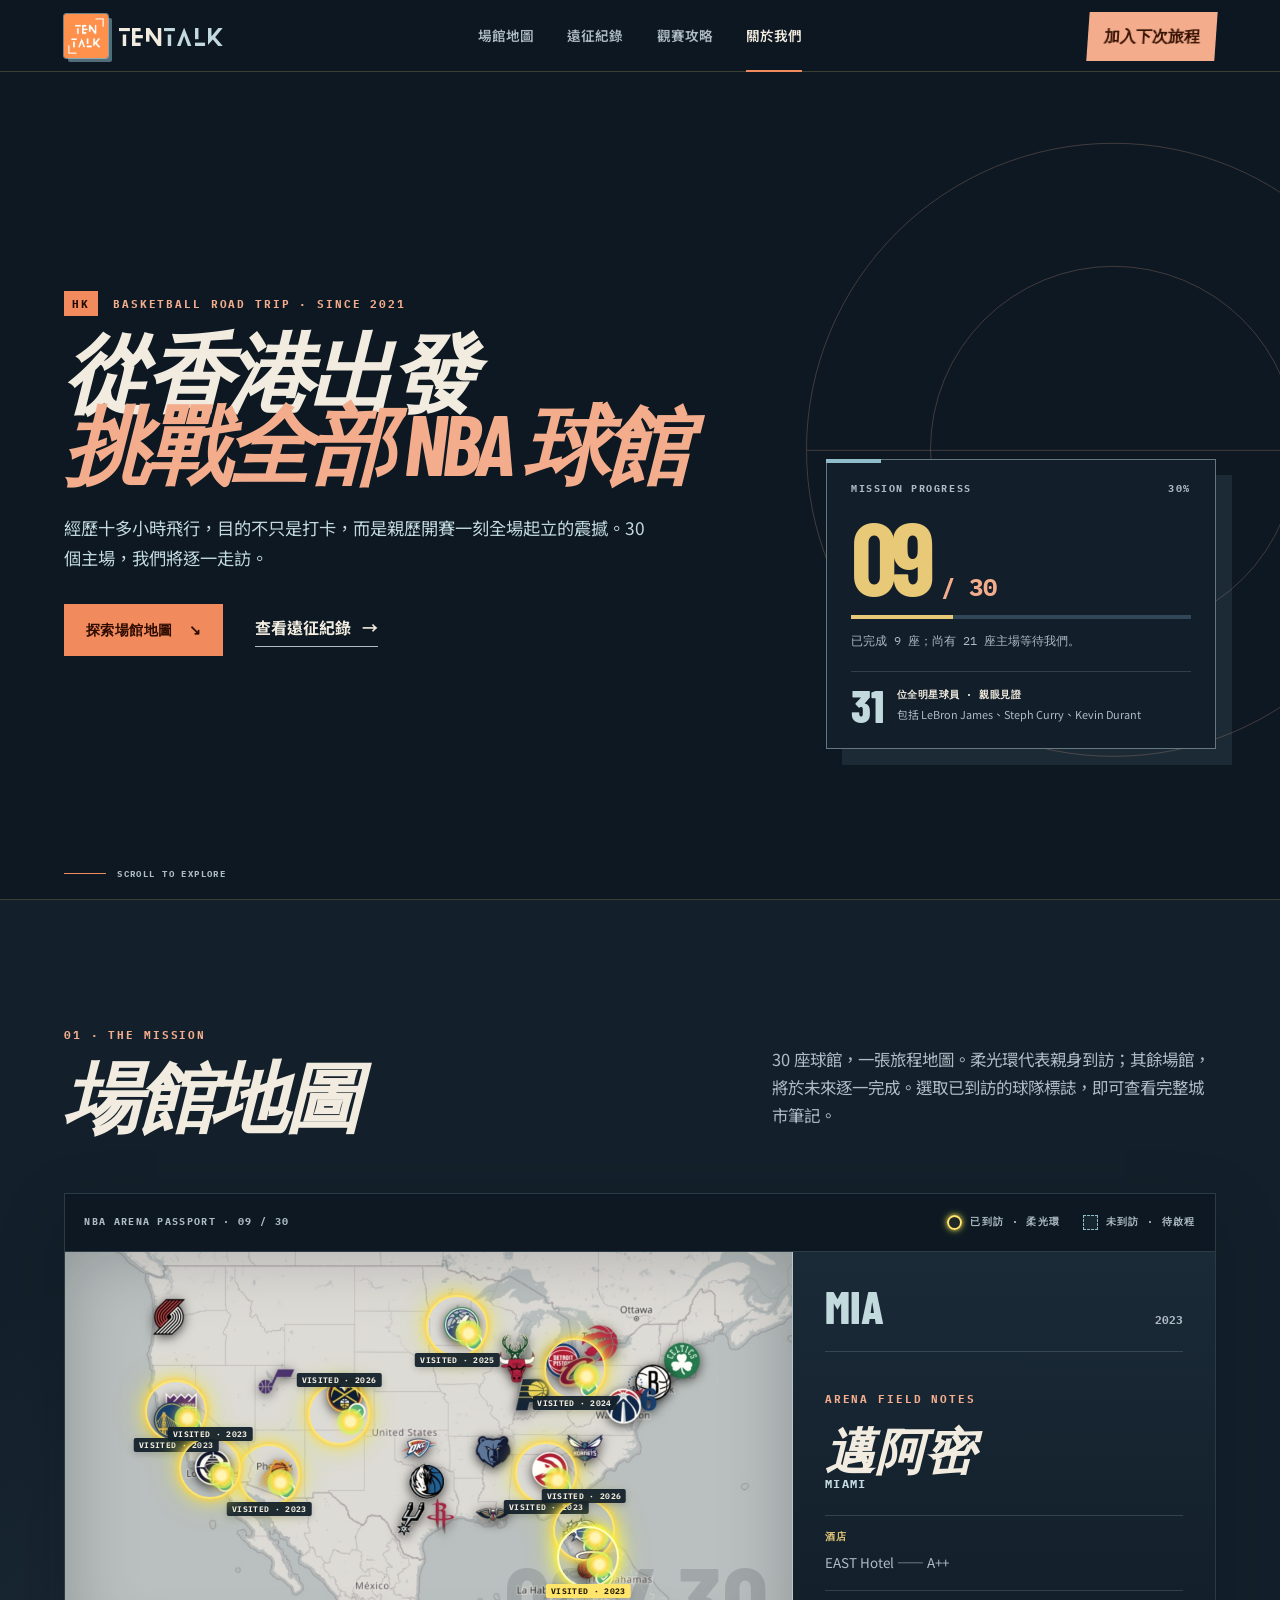
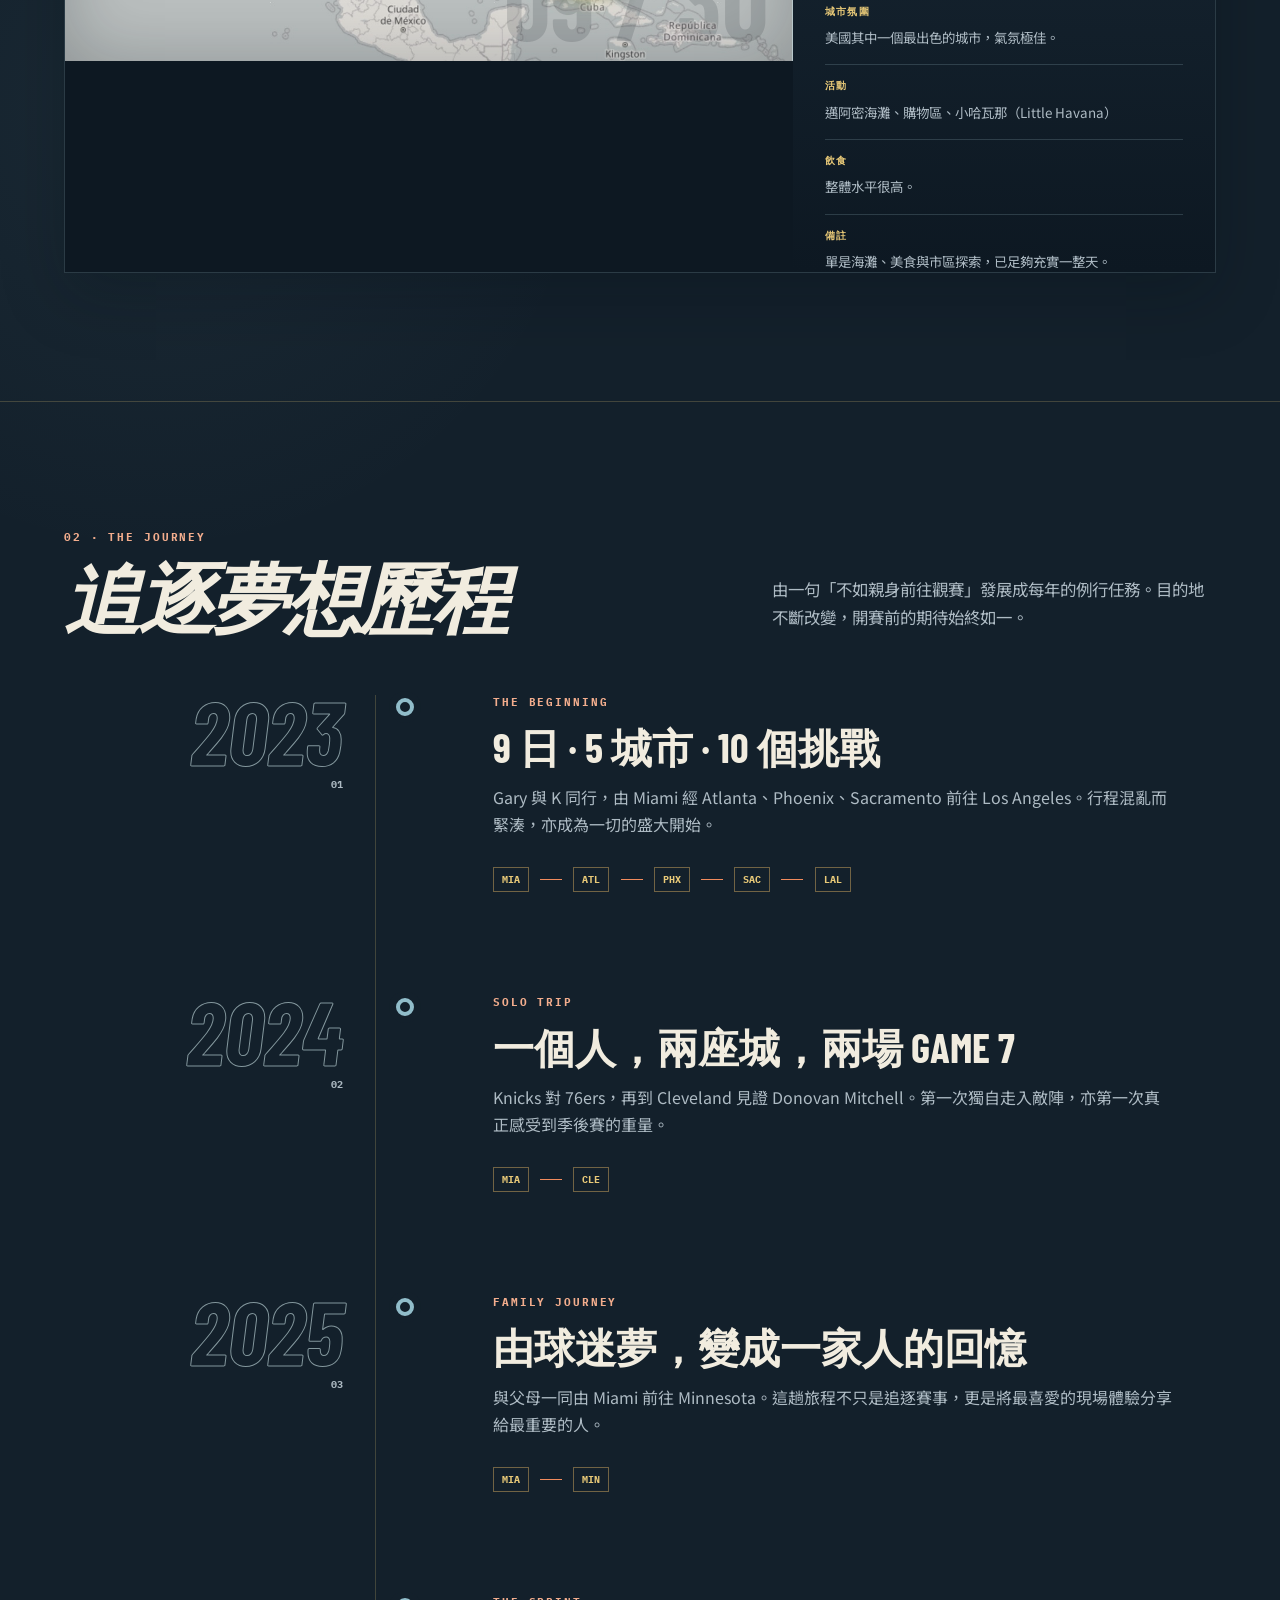
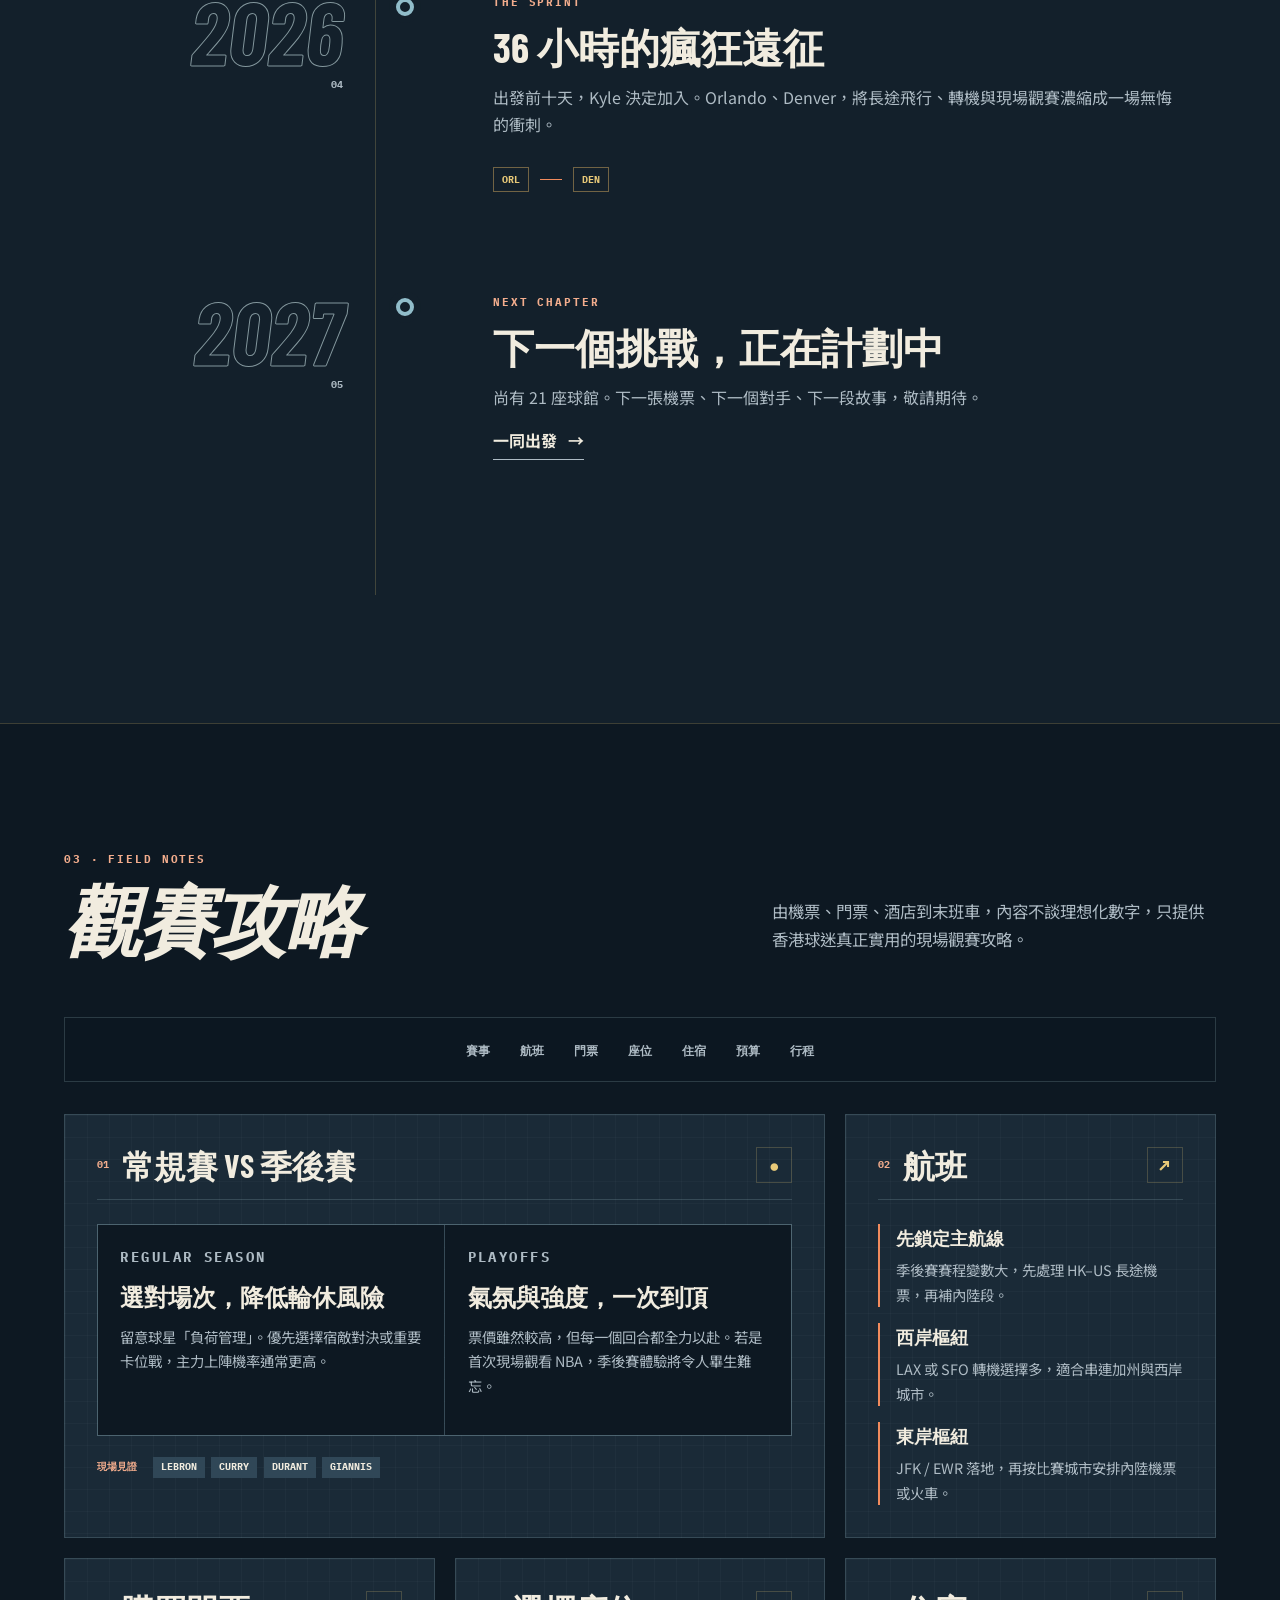
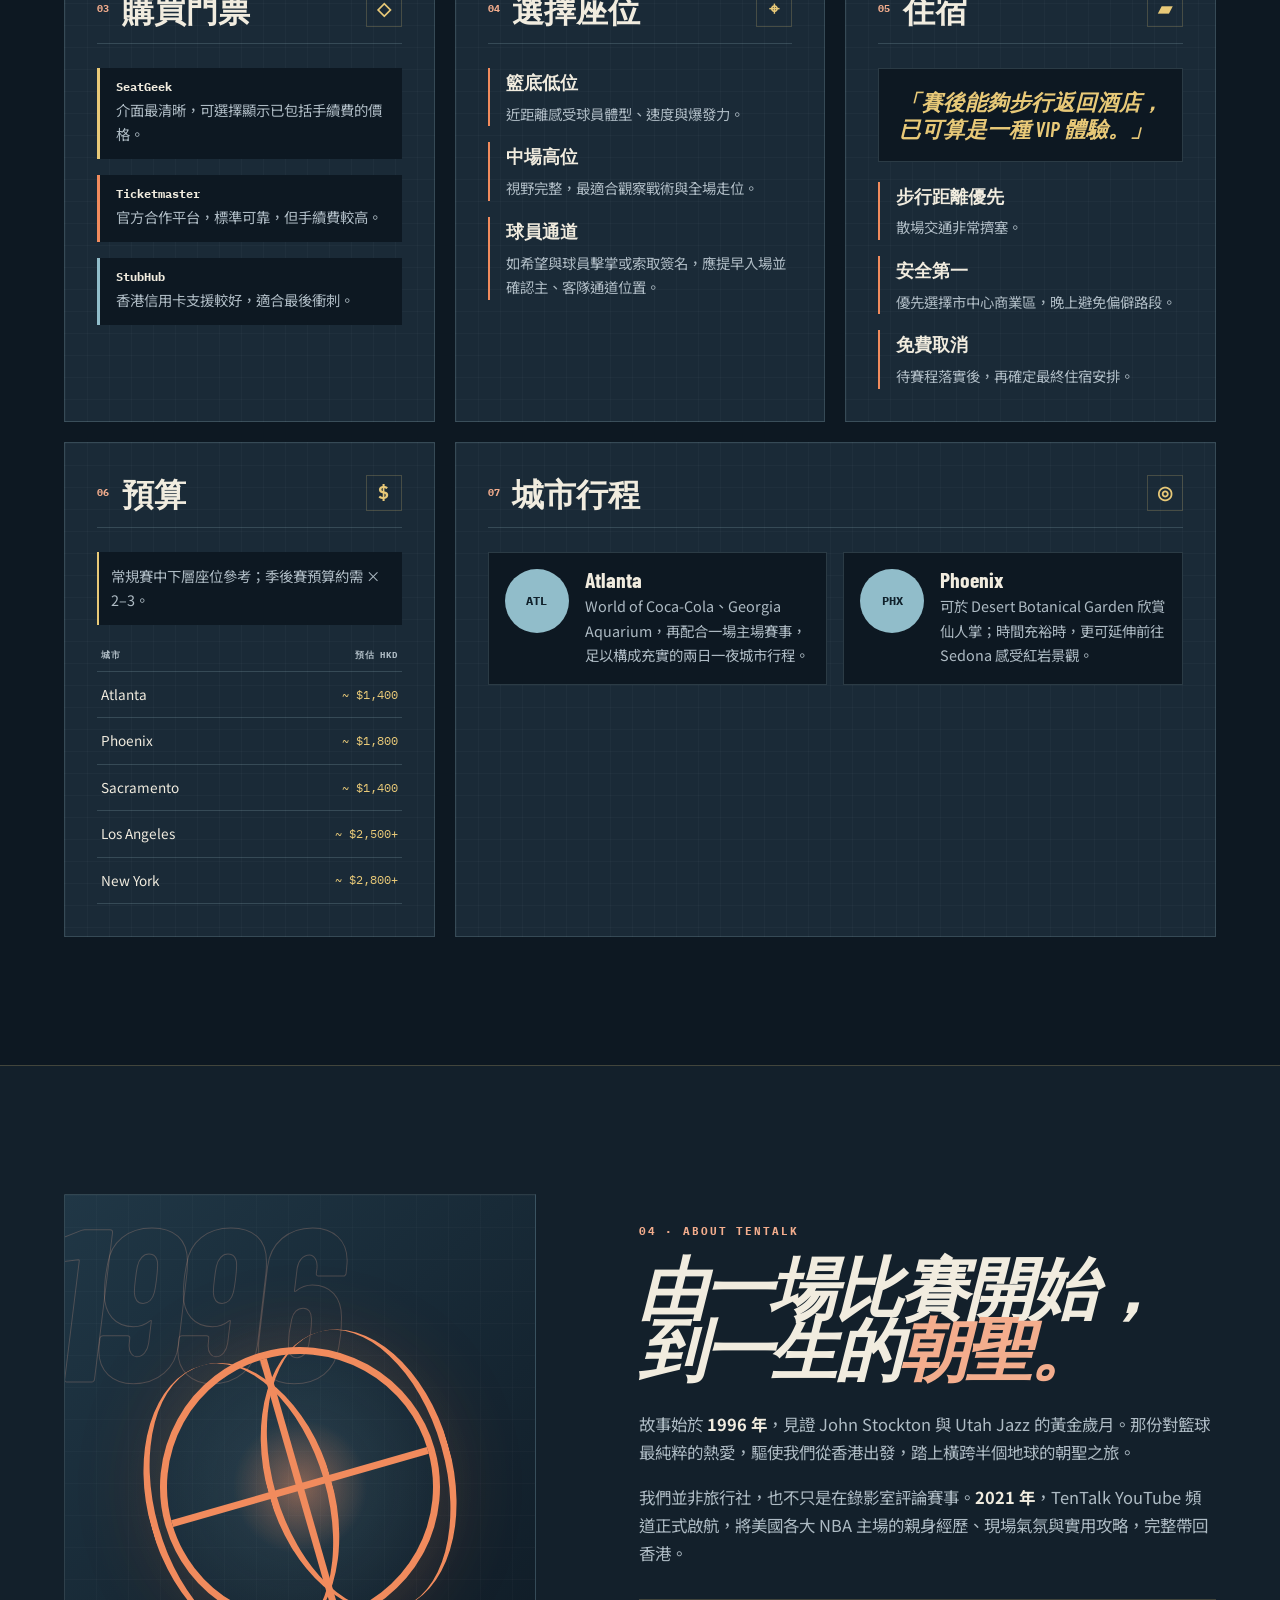
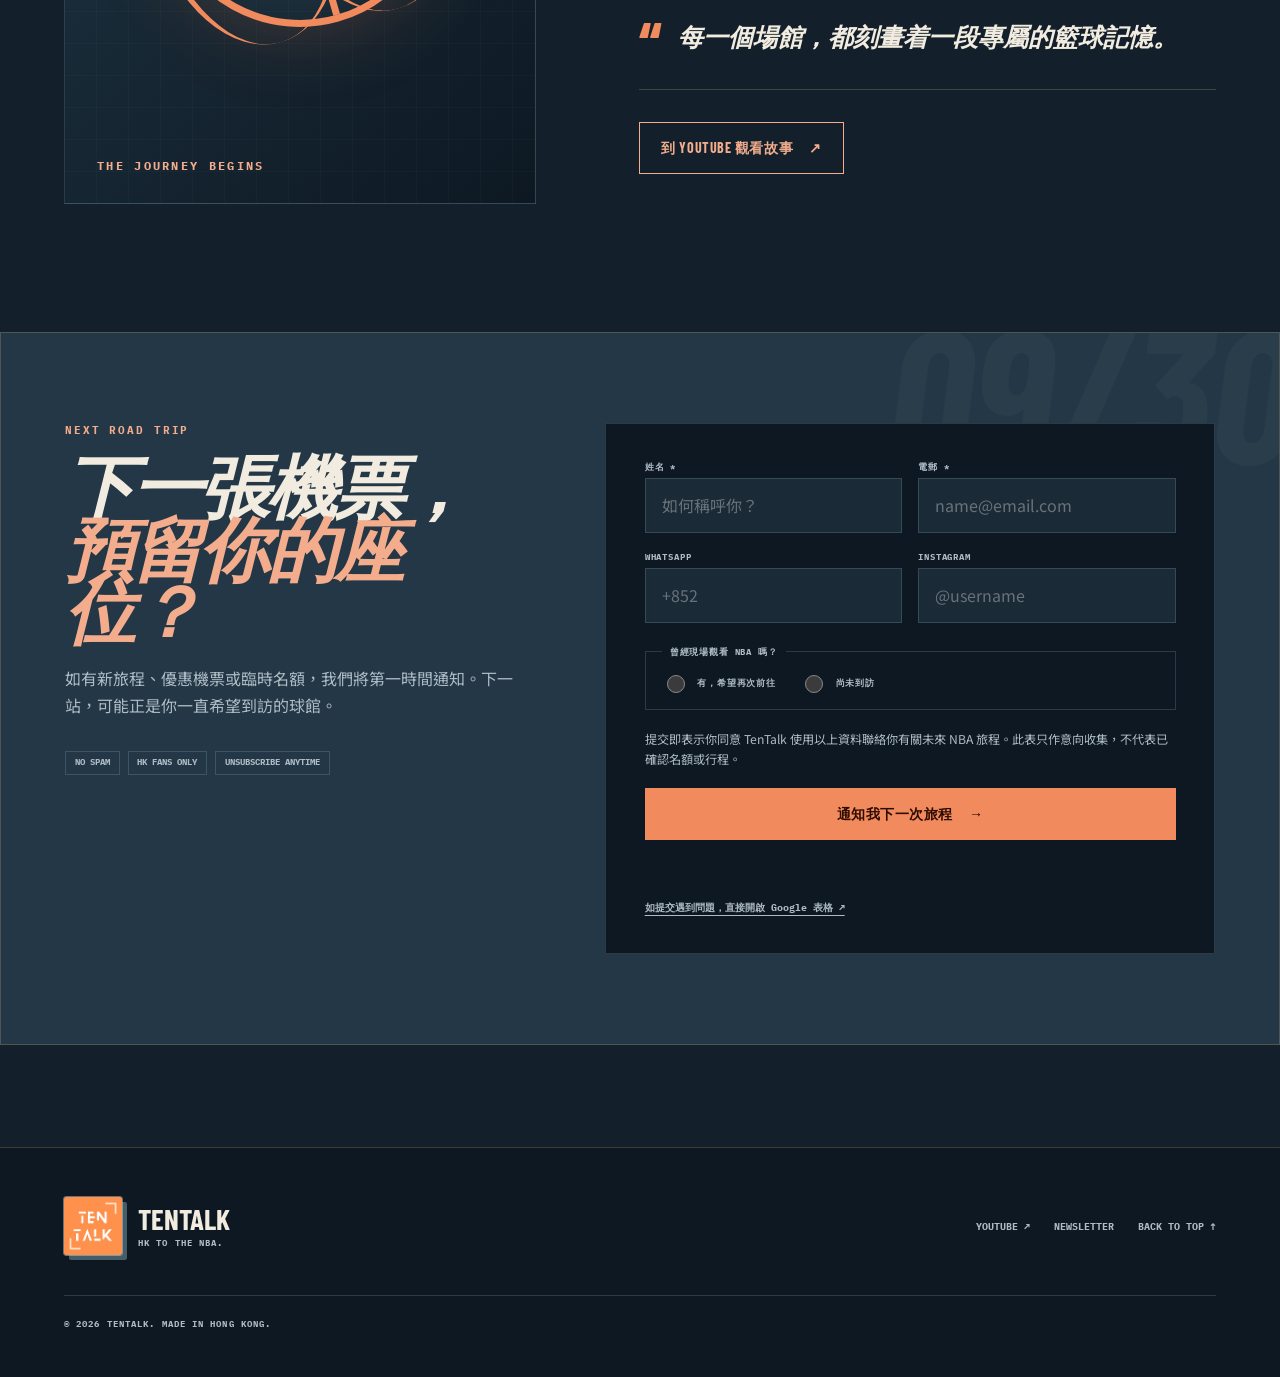
==== commit e6486eb4: "Connect interest form to Google Forms" ====
--- a/index.html
+++ b/index.html
@@ -307,23 +307,32 @@
           <div class="newsletter-meta"><span>NO SPAM</span><span>HK FANS ONLY</span><span>UNSUBSCRIBE ANYTIME</span></div>
         </div>
 
-        <form class="newsletter-form reveal" novalidate>
+        <form
+          class="newsletter-form reveal"
+          action="https://docs.google.com/forms/u/0/d/e/1FAIpQLSdpgwSvDXDsbxORJlegPN8UR9scK3d8Ys_EWWC-t-JzCE0RlA/formResponse"
+          method="post"
+          target="google-form-target"
+          novalidate
+        >
           <div class="field-row">
-            <label><span>姓名 *</span><input type="text" name="name" autocomplete="name" required placeholder="如何稱呼你？" /></label>
-            <label><span>電郵 *</span><input type="email" name="email" autocomplete="email" required placeholder="name@email.com" /></label>
+            <label><span>姓名 *</span><input type="text" name="entry.141379521" data-field="name" autocomplete="name" required placeholder="如何稱呼你？" /></label>
+            <label><span>電郵 *</span><input type="email" name="entry.274411900" data-field="email" autocomplete="email" required placeholder="name@email.com" /></label>
           </div>
           <div class="field-row">
-            <label><span>WhatsApp</span><input type="tel" name="whatsapp" autocomplete="tel" placeholder="+852" /></label>
-            <label><span>Instagram</span><input type="text" name="instagram" placeholder="@username" /></label>
+            <label><span>WhatsApp</span><input type="tel" name="entry.357495308" data-field="whatsapp" autocomplete="tel" placeholder="+852" /></label>
+            <label><span>Instagram</span><input type="text" name="entry.111642328" data-field="instagram" placeholder="@username" /></label>
           </div>
           <fieldset>
             <legend>曾經現場觀看 NBA 嗎？</legend>
-            <label class="radio"><input type="radio" name="watched" value="yes" /><span>有，希望再次前往</span></label>
-            <label class="radio"><input type="radio" name="watched" value="no" /><span>尚未到訪</span></label>
+            <label class="radio"><input type="radio" name="entry.871750097" data-field="watched" value="有，希望再次前往" /><span>有，希望再次前往</span></label>
+            <label class="radio"><input type="radio" name="entry.871750097" data-field="watched" value="尚未到訪" /><span>尚未到訪</span></label>
           </fieldset>
+          <p class="form-note">提交即表示你同意 TenTalk 使用以上資料聯絡你有關未來 NBA 旅程。此表只作意向收集，不代表已確認名額或行程。</p>
           <button class="button button-primary form-submit" type="submit">通知我下一次旅程 <span aria-hidden="true">→</span></button>
           <p class="form-status" role="status" aria-live="polite"></p>
+          <a class="form-fallback" href="https://docs.google.com/forms/d/e/1FAIpQLSdpgwSvDXDsbxORJlegPN8UR9scK3d8Ys_EWWC-t-JzCE0RlA/viewform" target="_blank" rel="noreferrer">如提交遇到問題，直接開啟 Google 表格 ↗</a>
         </form>
+        <iframe class="form-target" name="google-form-target" title="Google 表格提交結果" hidden></iframe>
       </section>
     </main>
 
--- a/styles.css
+++ b/styles.css
@@ -280,9 +280,13 @@
 .newsletter-form legend { padding: 0 .5rem; }
 .newsletter-form .radio { display: flex; align-items: center; grid-template-columns: auto 1fr; gap: .6rem; cursor: pointer; }
 .radio input { accent-color: var(--orange); width: 18px; height: 18px; }
+.form-note { margin: 0; color: var(--muted); font-size: .76rem; line-height: 1.65; }
 .form-submit { width: 100%; }
+.form-submit:disabled { opacity: .62; cursor: wait; }
 .form-status { min-height: 1.4rem; margin: 0; color: var(--success); font-size: .82rem; }
 .form-status.is-error { color: #ff9c95; }
+.form-fallback { width: fit-content; color: var(--muted); font: 700 .62rem/1.4 var(--mono); text-decoration: underline; text-underline-offset: .25rem; }
+.form-fallback:hover, .form-fallback:focus-visible { color: var(--orange-light); }
 
 .site-footer { min-height: 230px; padding: 3rem var(--pad); display: grid; grid-template-columns: 1fr auto; gap: 2rem; align-items: center; background: var(--bg-deep); border-top: 1px solid var(--line); }
 .footer-brand { display: flex; align-items: center; gap: 1rem; }
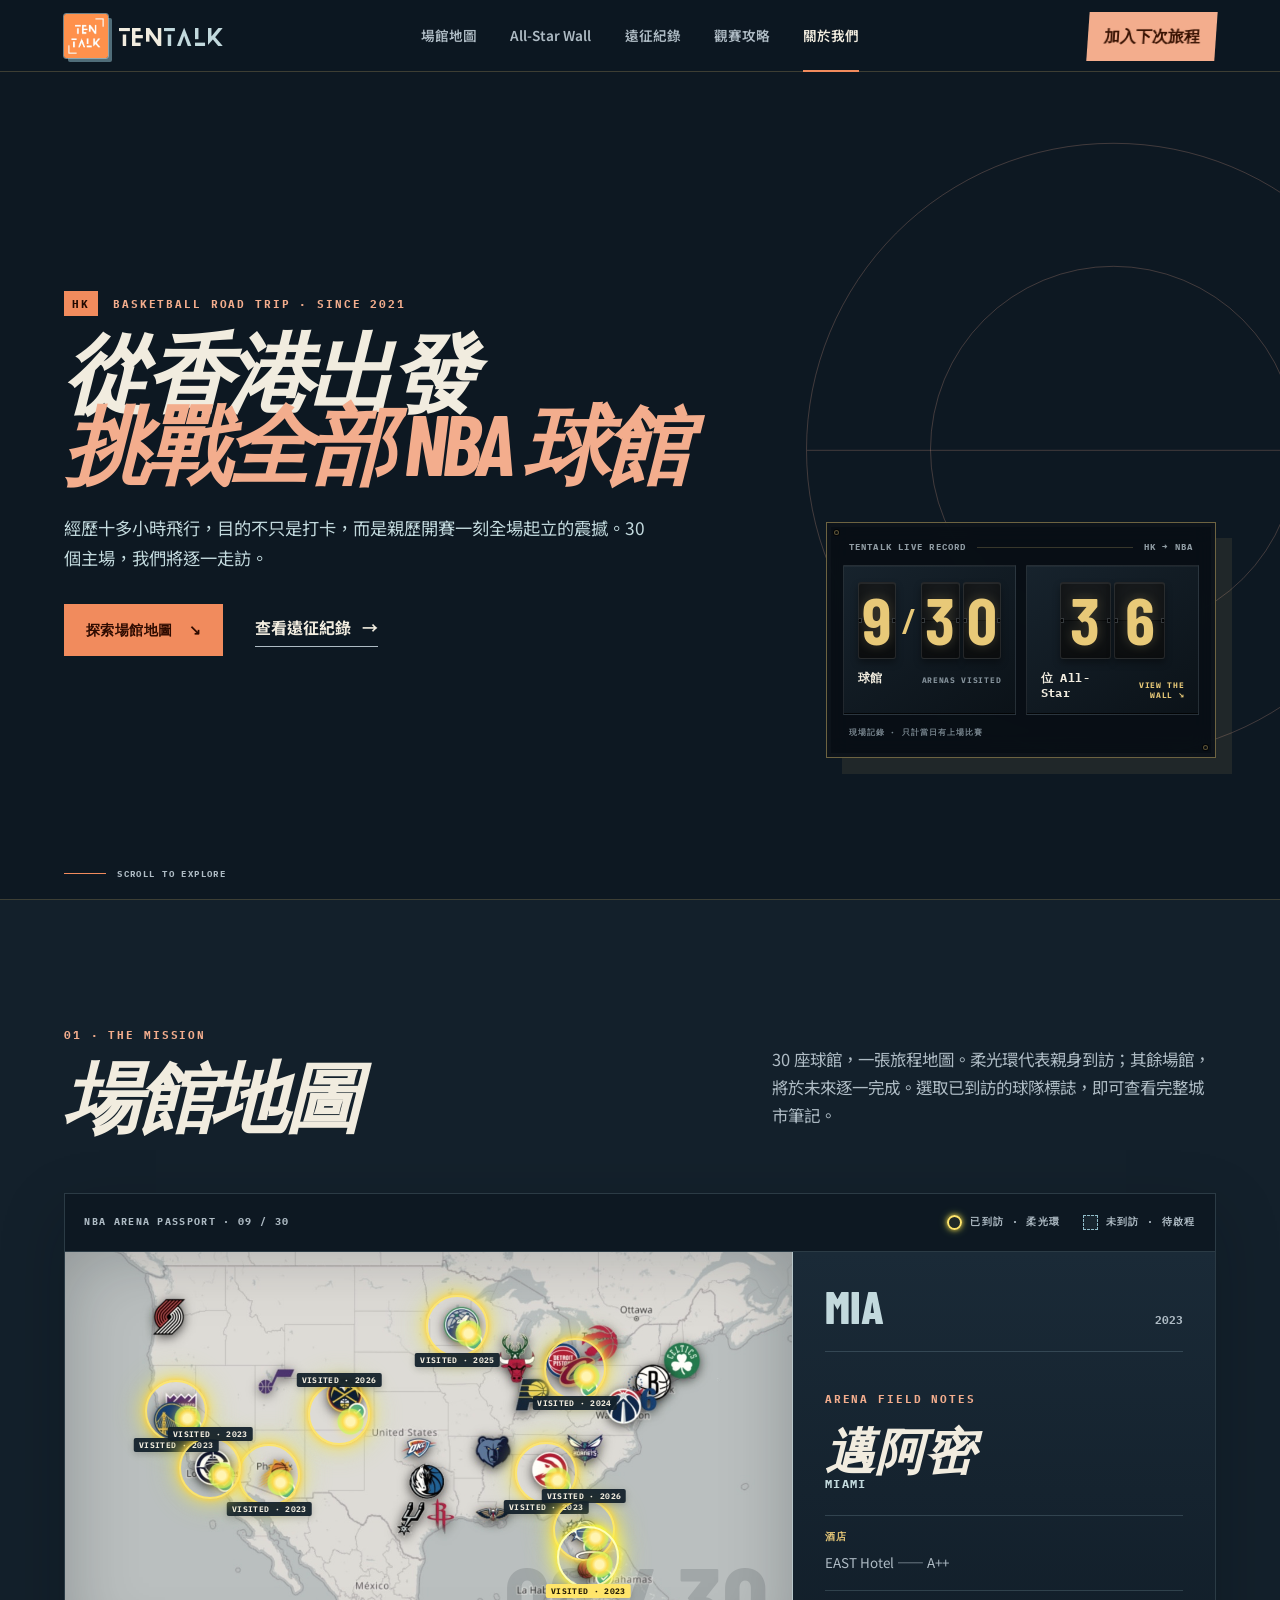
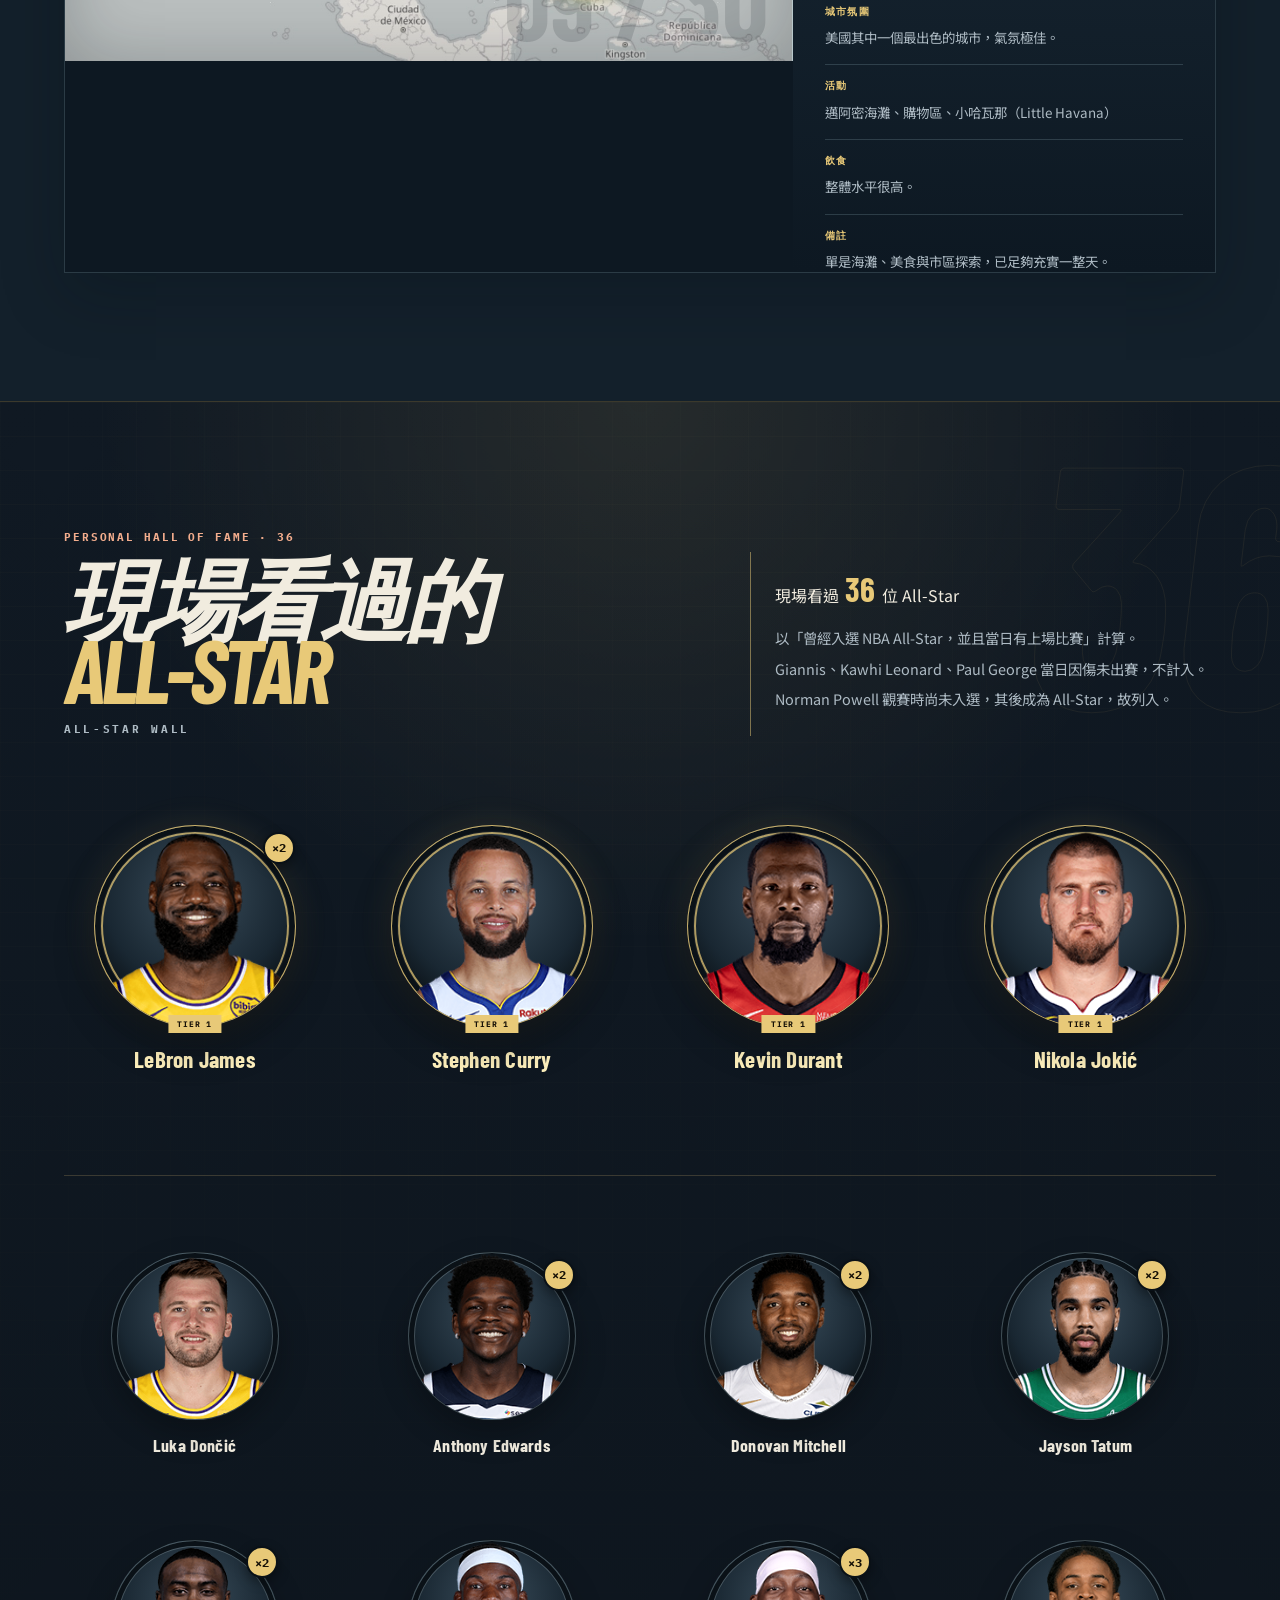
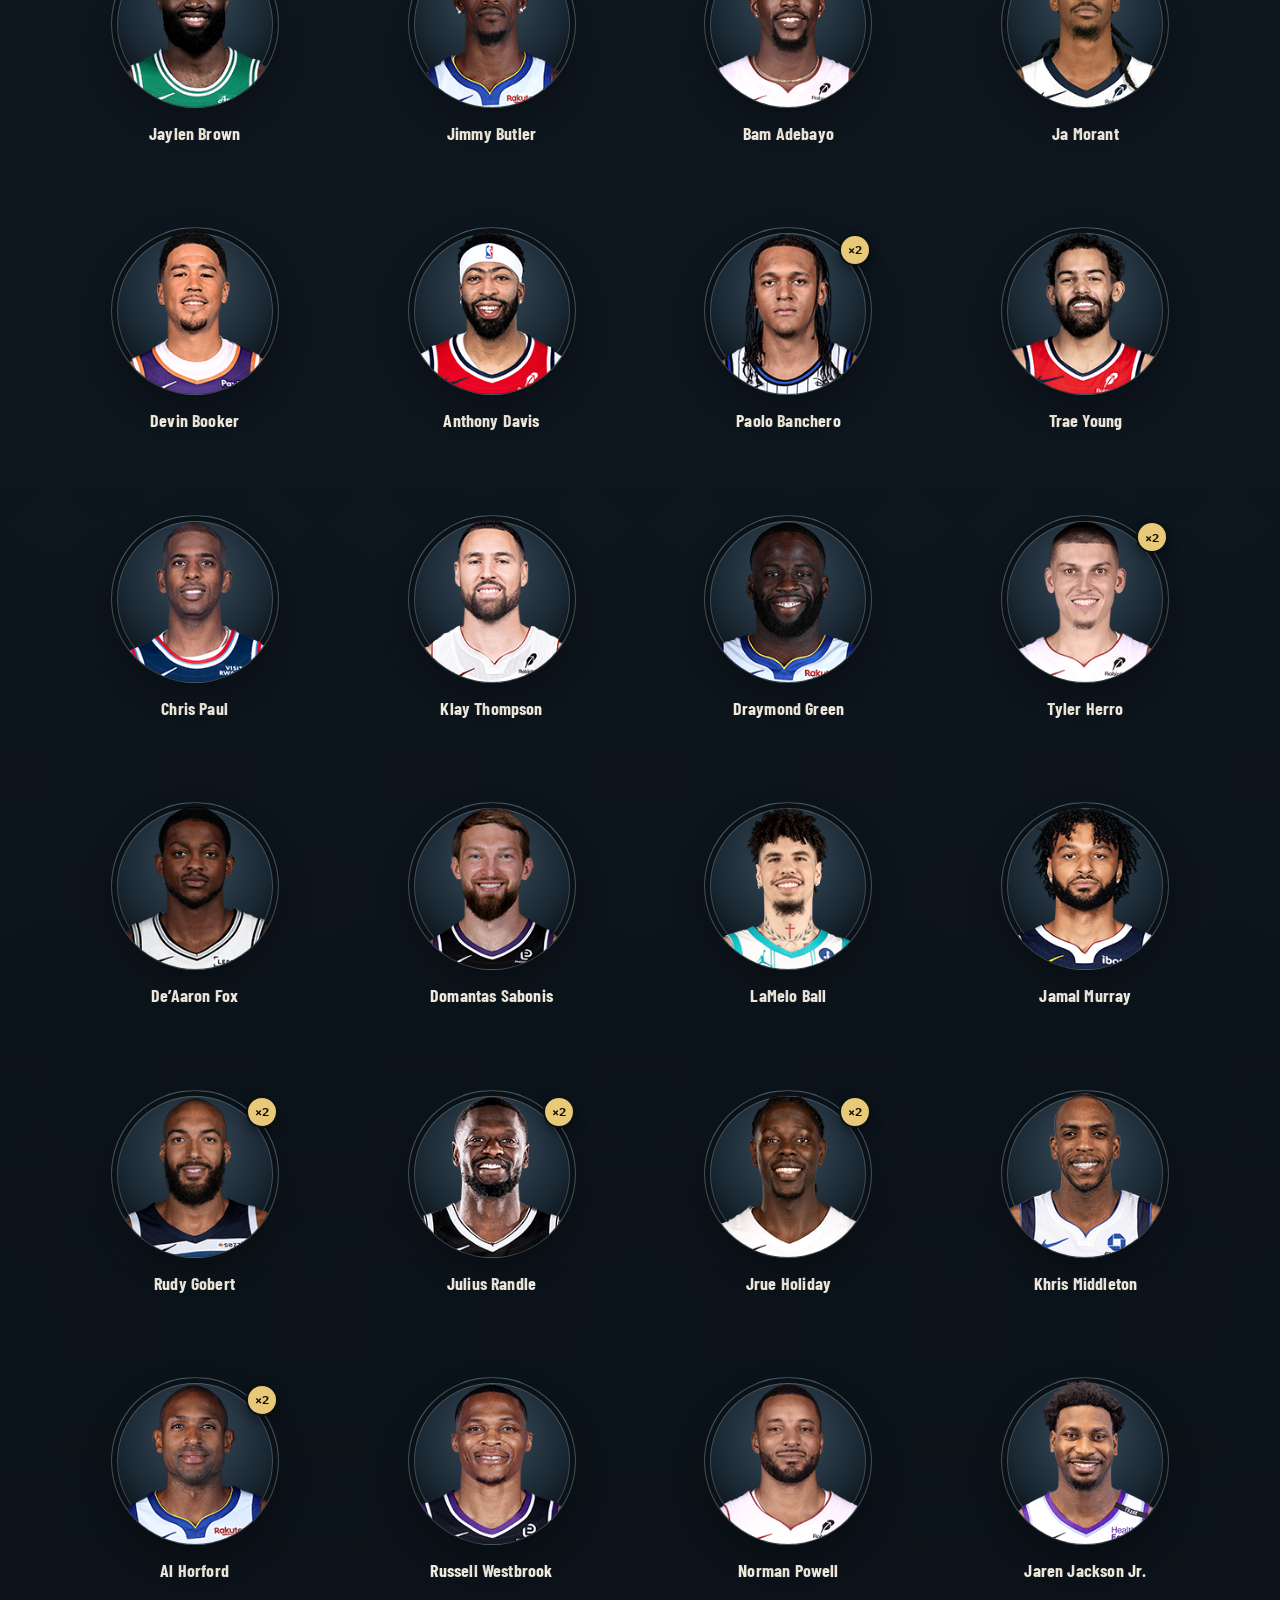
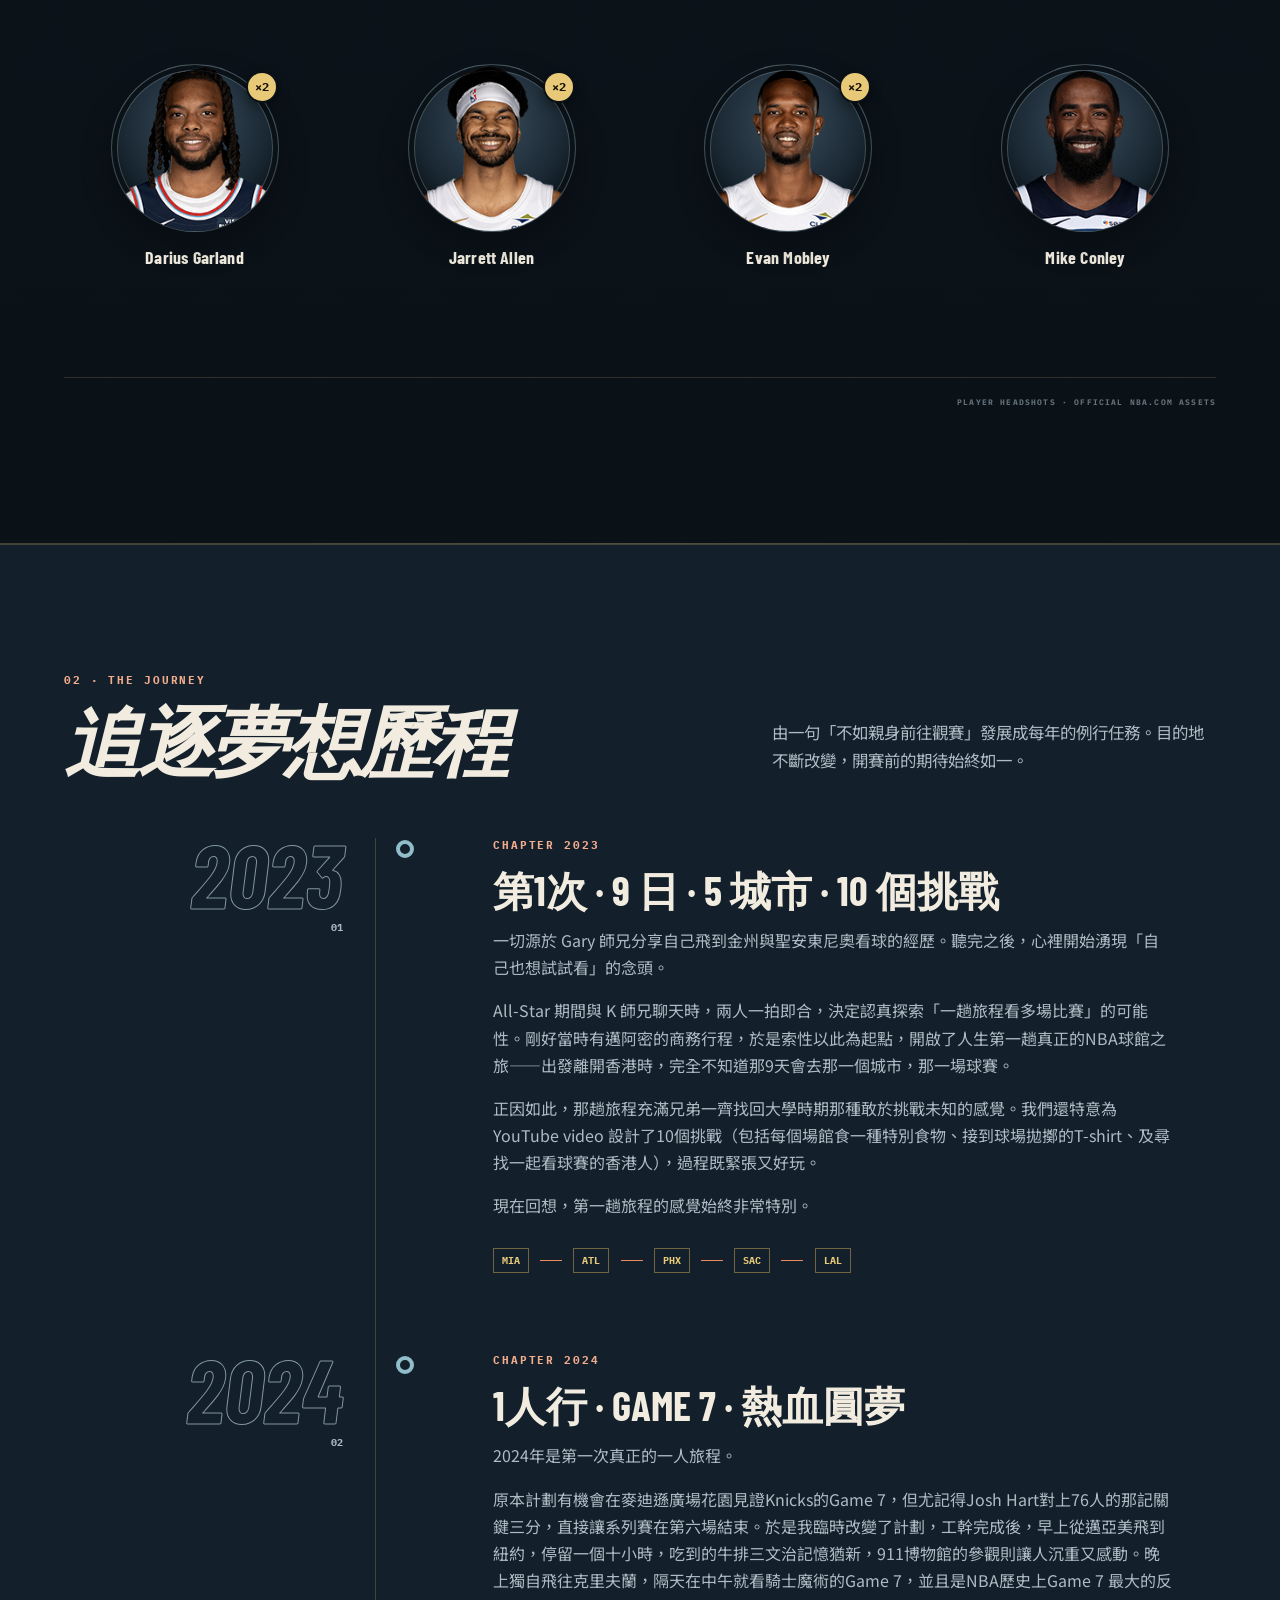
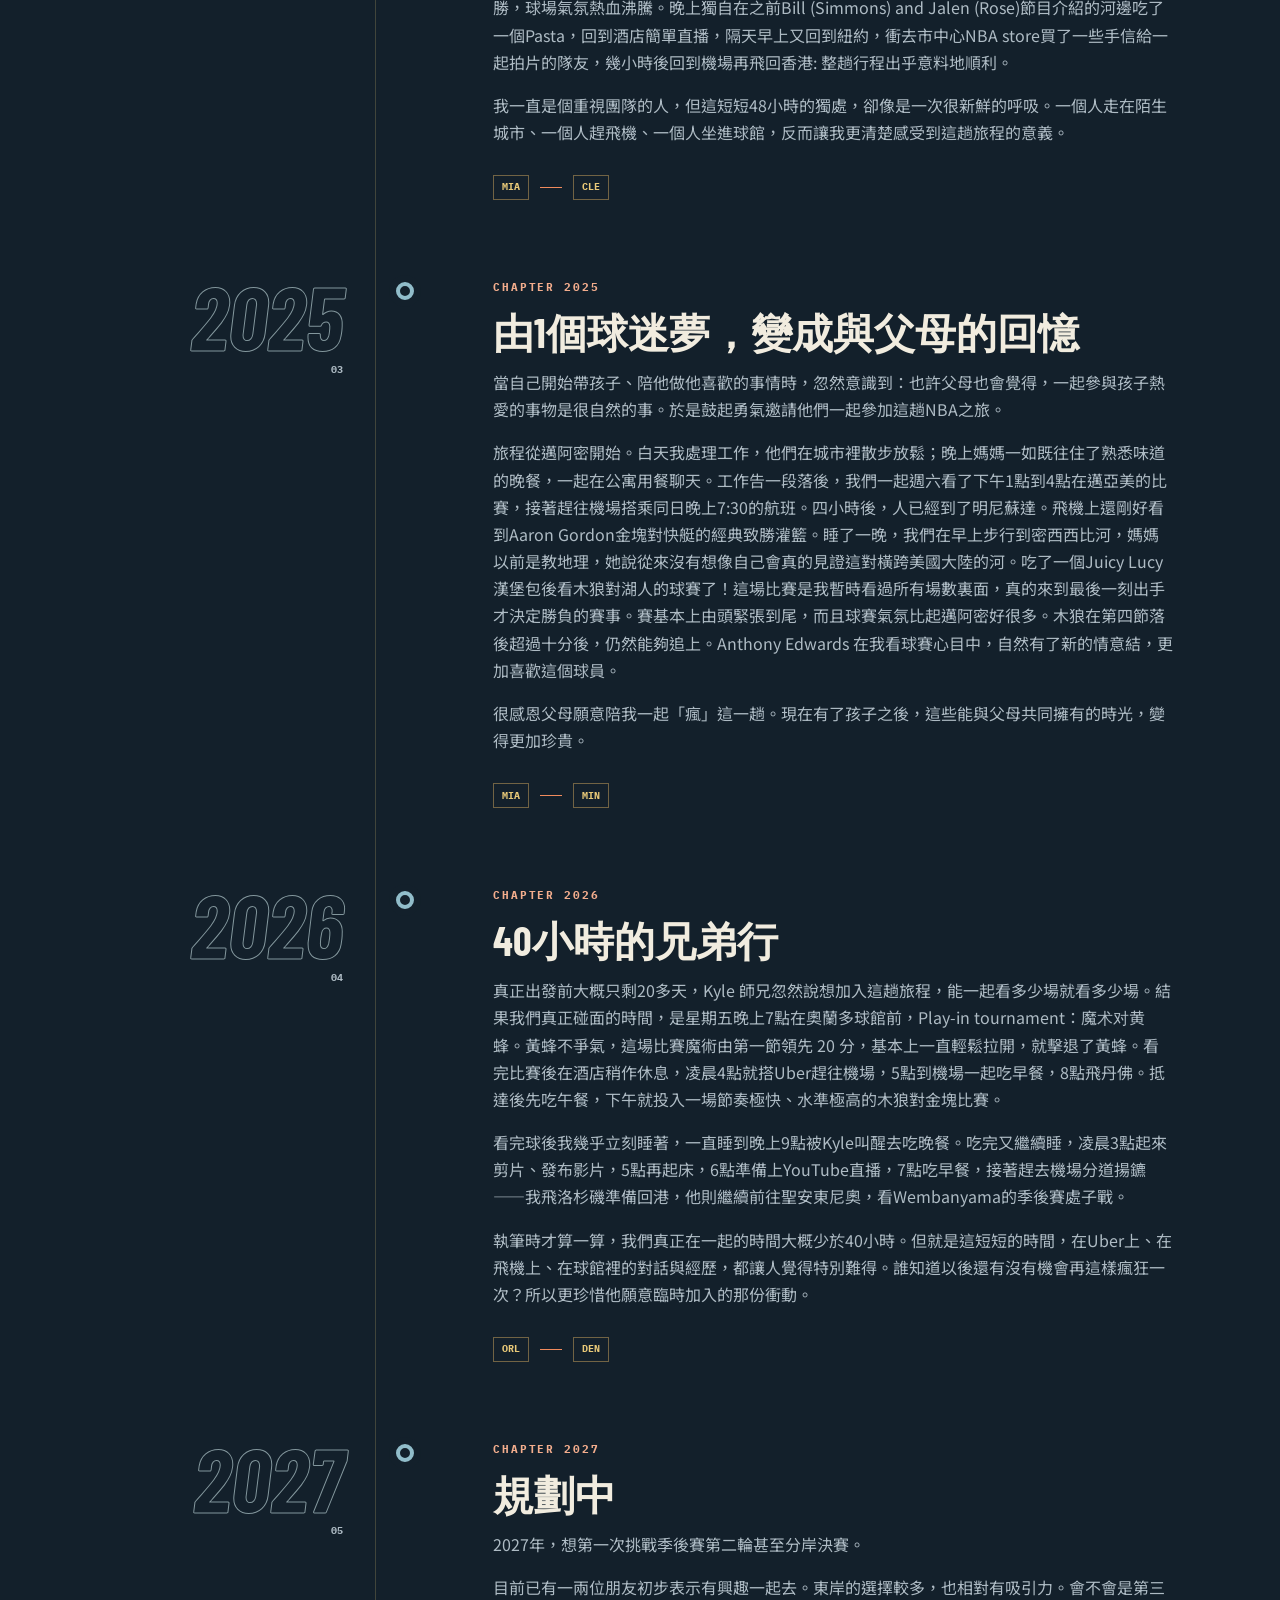
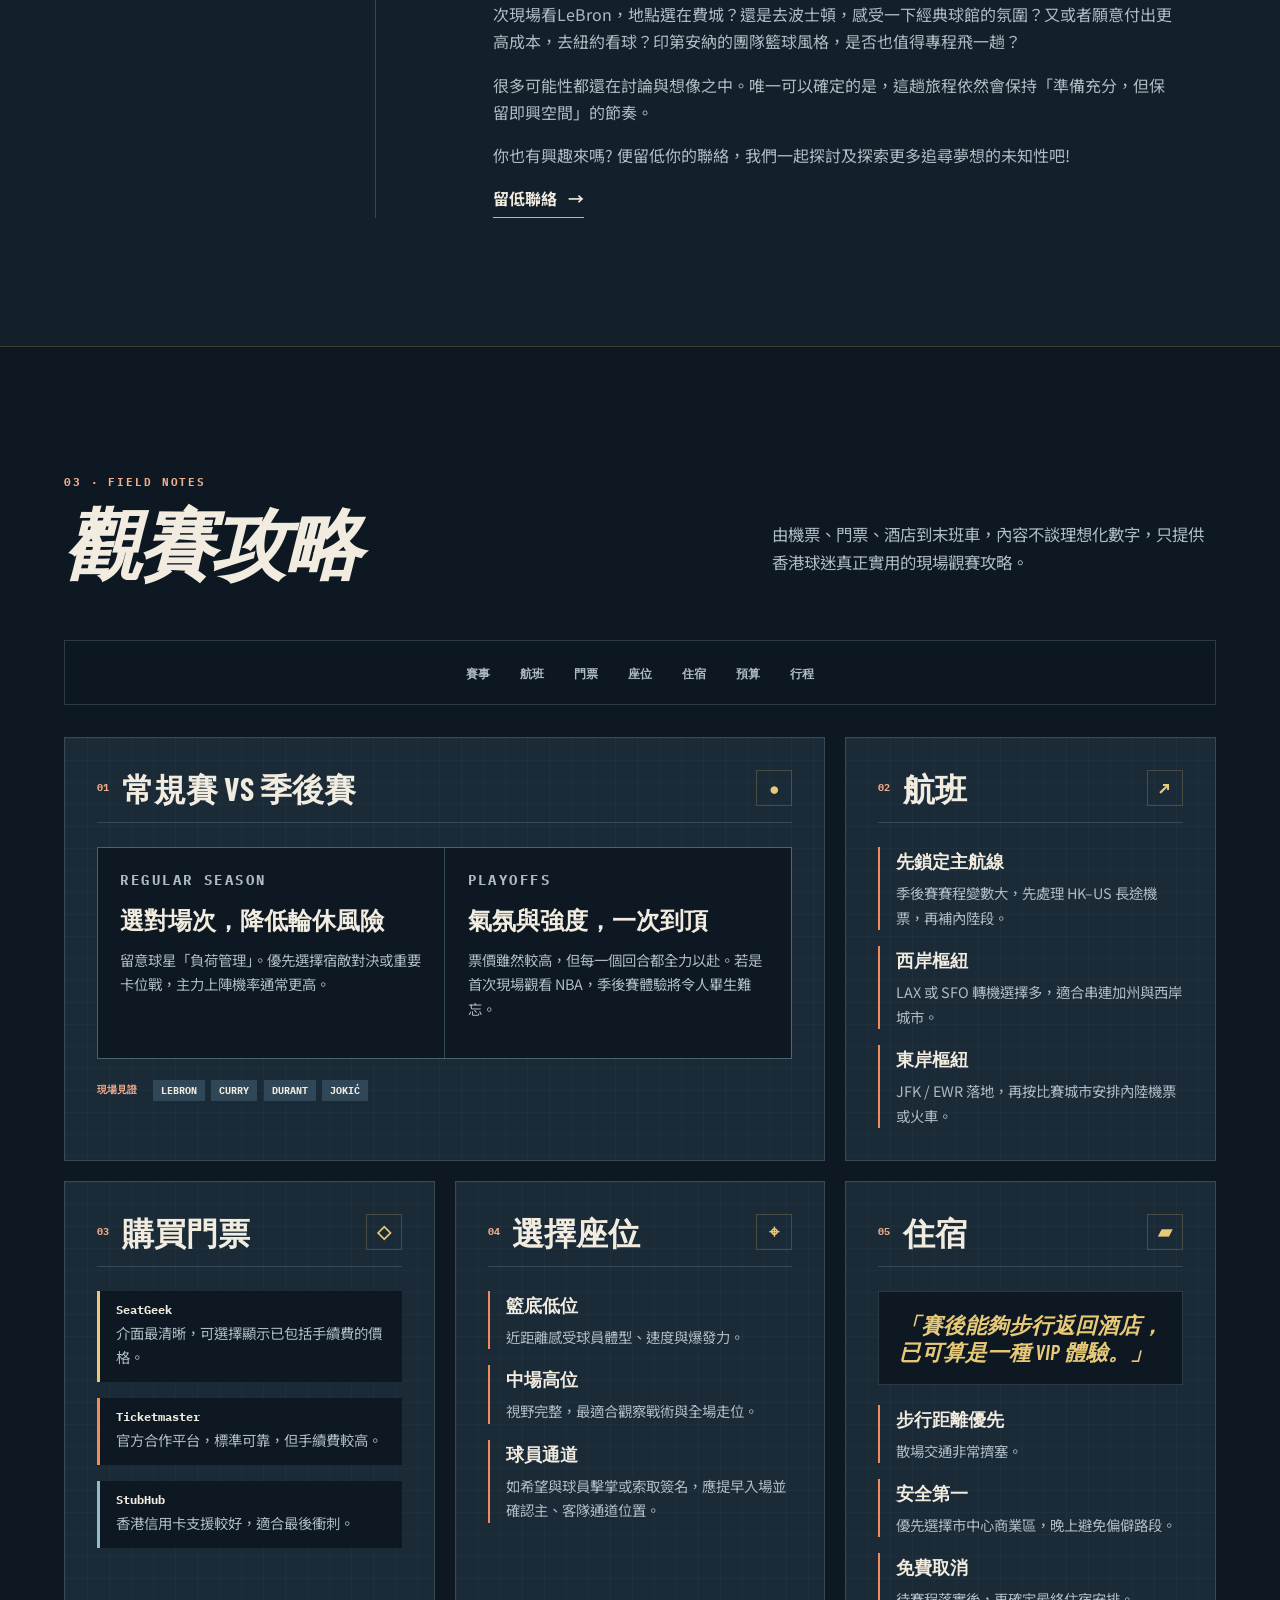
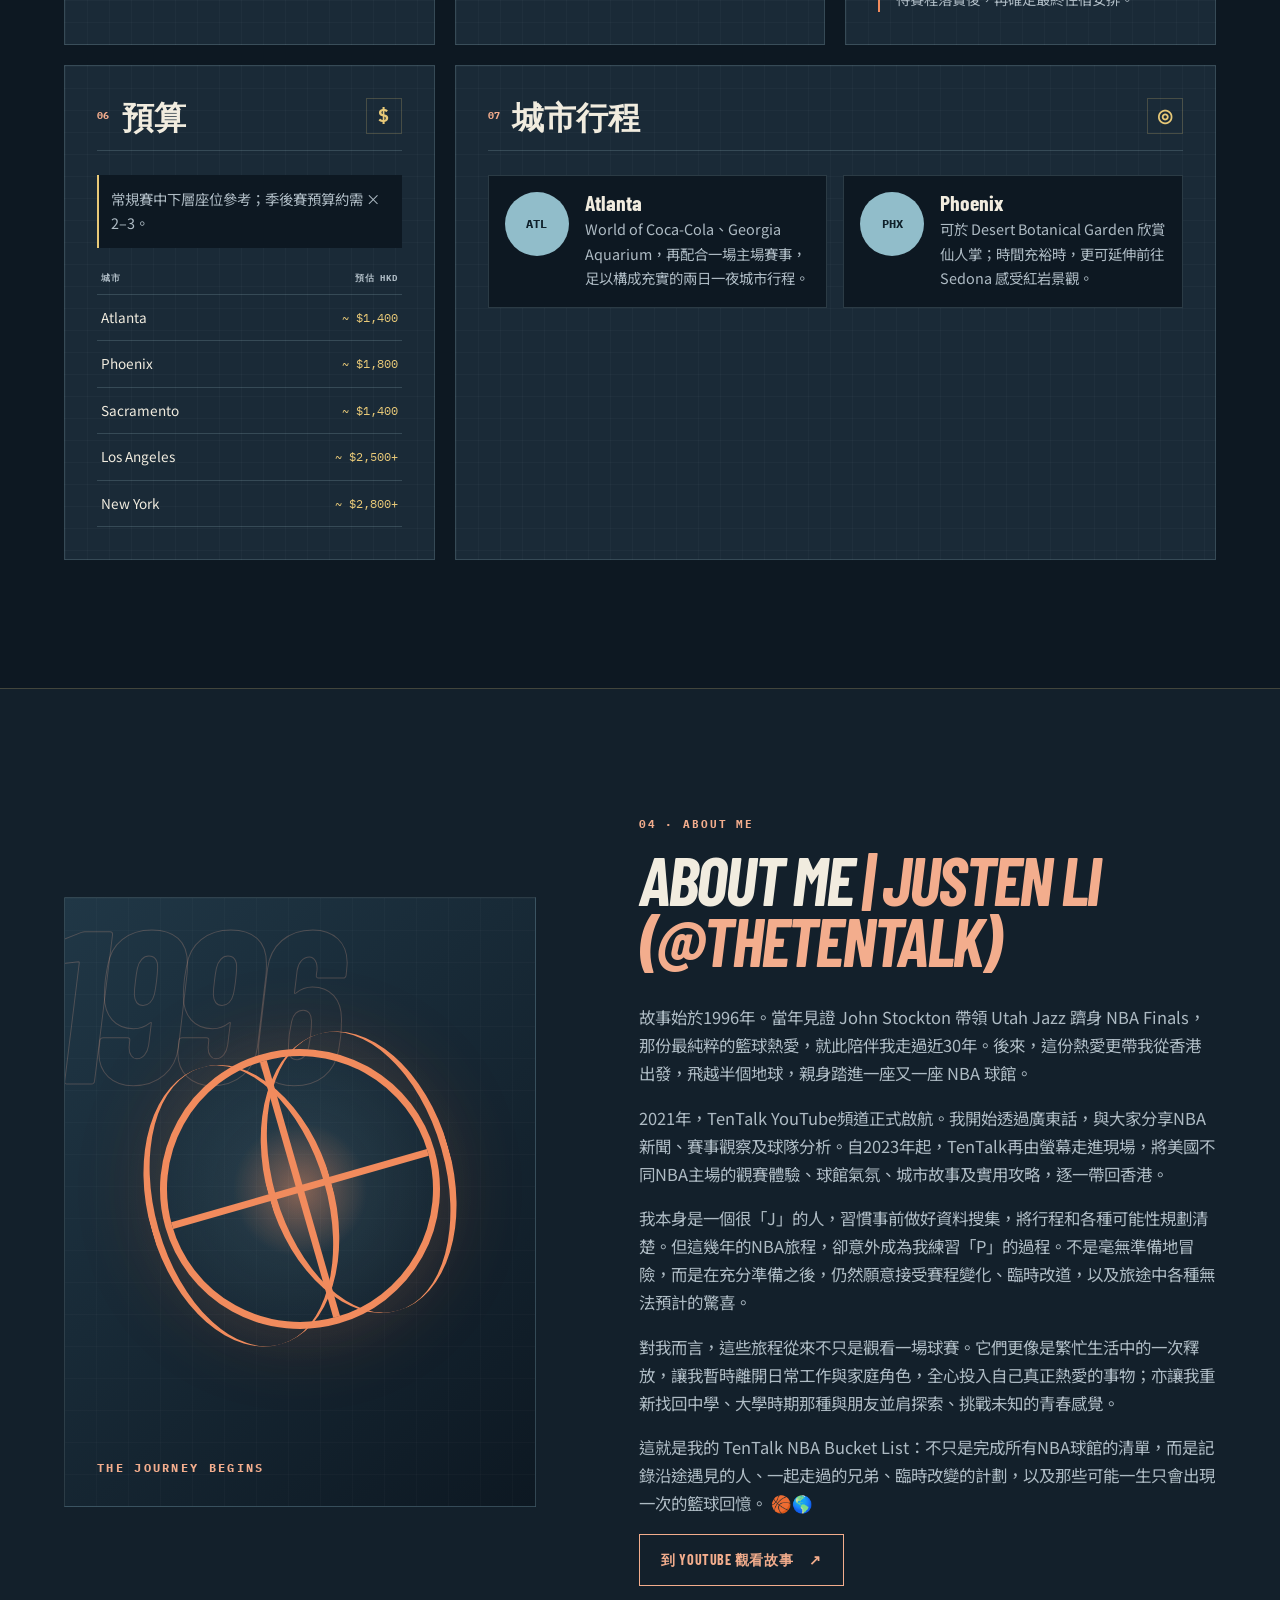
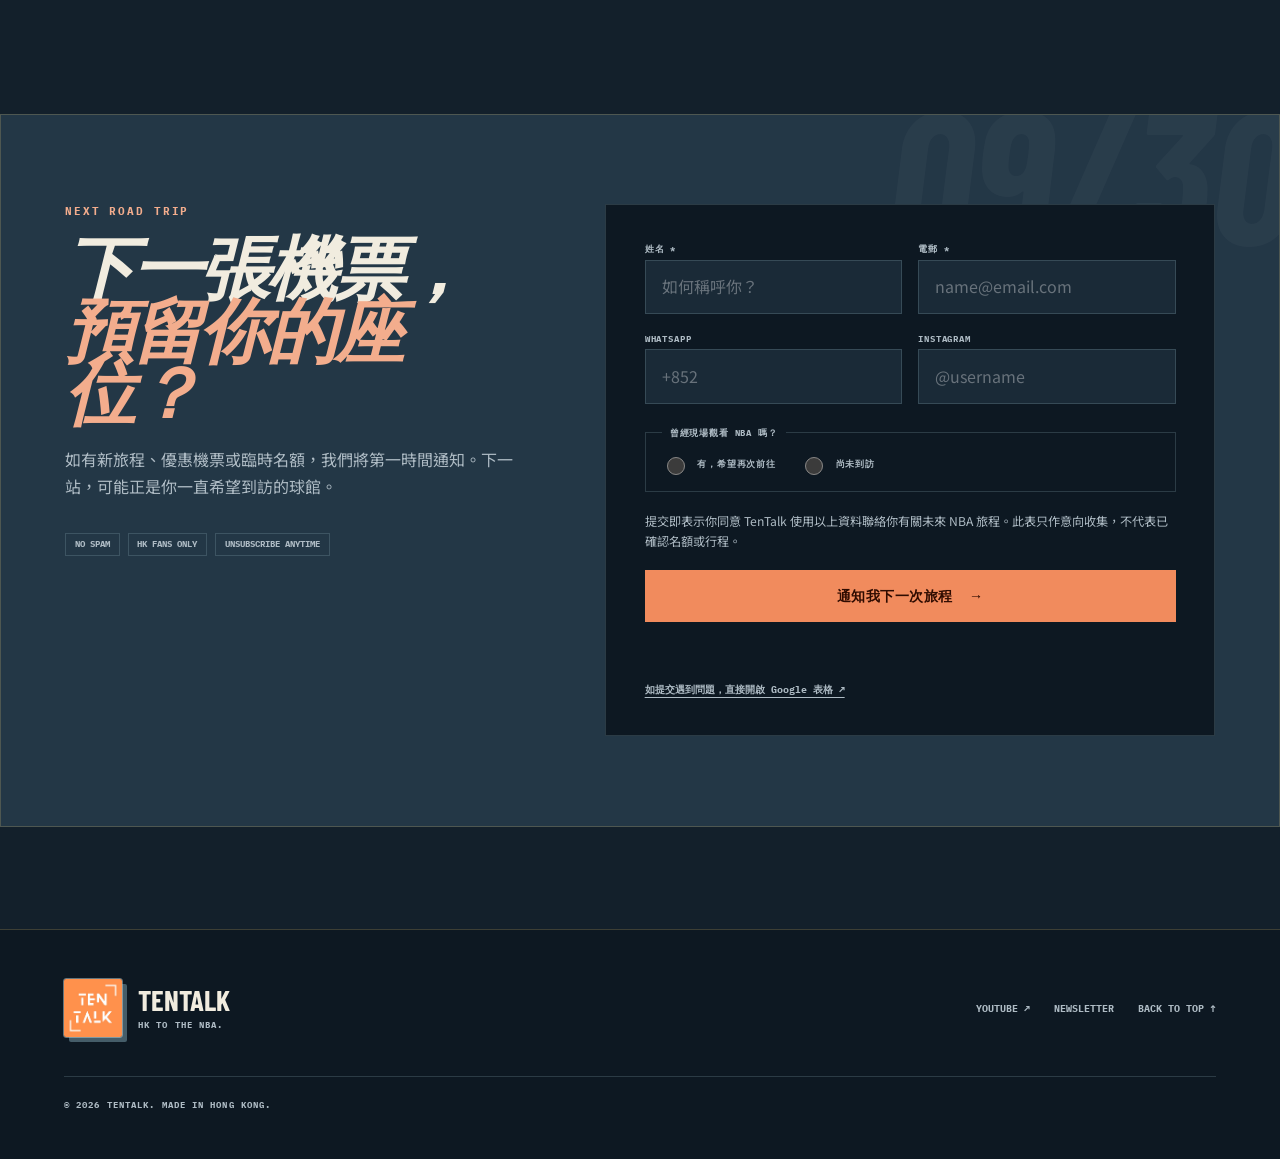
==== commit 70a56a76: "Publish homepage counters and All-Star Wall" ====
--- a/index.html
+++ b/index.html
@@ -29,6 +29,7 @@
 
       <nav class="desktop-nav" aria-label="主要導覽">
         <a href="#map">場館地圖</a>
+        <a href="#all-stars">All-Star Wall</a>
         <a href="#journey">遠征紀錄</a>
         <a href="#tips">觀賽攻略</a>
         <a href="#about">關於我們</a>
@@ -42,6 +43,7 @@
 
       <nav class="mobile-menu" id="mobile-menu" aria-label="手機導覽" hidden>
         <a href="#map">場館地圖</a>
+        <a href="#all-stars">現場看過的 All-Star</a>
         <a href="#journey">遠征紀錄</a>
         <a href="#tips">觀賽攻略</a>
         <a href="#about">關於我們</a>
@@ -67,18 +69,31 @@
           </div>
         </div>
 
-        <div class="mission-card reveal" aria-label="已完成 9 個，共 30 個 NBA 球館；親眼見證 31 位全明星球員，包括 LeBron James、Steph Curry、Kevin Durant">
-          <div class="mission-topline">
-            <span>Mission progress</span>
-            <span>30%</span>
-          </div>
-          <div class="mission-number"><strong>09</strong><span>/ 30</span></div>
-          <div class="mission-track" aria-hidden="true"><span></span></div>
-          <p>已完成 9 座；尚有 21 座主場等待我們。</p>
-          <div class="mission-allstars">
-            <strong>31</strong>
-            <div><span>位全明星球員 · 親眼見證</span><p>包括 LeBron James、Steph Curry、Kevin Durant</p></div>
-          </div>
+        <div class="hero-scoreboard reveal" aria-label="已到訪 30 個 NBA 球館中的 9 個；現場看過 36 位 All-Star">
+          <div class="scoreboard-header" aria-hidden="true">
+            <span>TenTalk live record</span>
+            <i></i>
+            <span>HK → NBA</span>
+          </div>
+          <div class="scoreboard-stats">
+            <div class="scoreboard-stat" aria-label="9 / 30 球館">
+              <div class="scoreboard-readout" aria-hidden="true">
+                <span class="score-digit" data-score-target="9">0</span>
+                <span class="score-separator">/</span>
+                <span class="score-digit is-static">3</span>
+                <span class="score-digit is-static">0</span>
+              </div>
+              <p>球館 <small>Arenas visited</small></p>
+            </div>
+            <a class="scoreboard-stat scoreboard-link" href="#all-stars" aria-label="36 位 All-Star；前往現場看過的 All-Star">
+              <div class="scoreboard-readout" aria-hidden="true">
+                <span class="score-digit" data-score-target="3">0</span>
+                <span class="score-digit" data-score-target="6">0</span>
+              </div>
+              <p>位 All-Star <small>View the wall <span aria-hidden="true">↘</span></small></p>
+            </a>
+          </div>
+          <p class="scoreboard-note">現場記錄 · 只計當日有上場比賽</p>
         </div>
 
         <div class="hero-scroll" aria-hidden="true"><span></span> SCROLL TO EXPLORE</div>
@@ -132,6 +147,78 @@
         </div>
       </section>
 
+      <section class="section all-star-section" id="all-stars" aria-labelledby="all-star-title">
+        <div class="all-star-heading reveal">
+          <div>
+            <p class="eyebrow">PERSONAL HALL OF FAME · 36</p>
+            <h2 id="all-star-title">現場看過的<br /><span>All-Star</span></h2>
+            <p class="all-star-subtitle">All-Star Wall</p>
+          </div>
+          <div class="all-star-intro">
+            <p class="all-star-count">現場看過 <strong>36</strong> 位 All-Star</p>
+            <p>以「曾經入選 NBA All-Star，並且當日有上場比賽」計算。</p>
+            <p>Giannis、Kawhi Leonard、Paul George 當日因傷未出賽，不計入。</p>
+            <p>Norman Powell 觀賽時尚未入選，其後成為 All-Star，故列入。</p>
+          </div>
+        </div>
+
+        <div class="all-star-tier all-star-tier-one" aria-label="Tier 1 All-Stars">
+          <article class="all-star-card is-tier-one reveal">
+            <div class="player-portrait"><img src="assets/all-stars/lebron-james.png" alt="LeBron James 官方球員頭像" width="260" height="190" /><span class="watch-badge">×2</span></div>
+            <h3>LeBron James</h3>
+          </article>
+          <article class="all-star-card is-tier-one reveal">
+            <div class="player-portrait"><img src="assets/all-stars/stephen-curry.png" alt="Stephen Curry 官方球員頭像" width="260" height="190" /></div>
+            <h3>Stephen Curry</h3>
+          </article>
+          <article class="all-star-card is-tier-one reveal">
+            <div class="player-portrait"><img src="assets/all-stars/kevin-durant.png" alt="Kevin Durant 官方球員頭像" width="260" height="190" /></div>
+            <h3>Kevin Durant</h3>
+          </article>
+          <article class="all-star-card is-tier-one reveal">
+            <div class="player-portrait"><img src="assets/all-stars/nikola-jokic.png" alt="Nikola Jokić 官方球員頭像" width="260" height="190" /></div>
+            <h3>Nikola Jokić</h3>
+          </article>
+        </div>
+
+        <div class="all-star-tier all-star-grid" aria-label="All-Stars">
+          <article class="all-star-card reveal"><div class="player-portrait"><img src="assets/all-stars/luka-doncic.png" alt="Luka Dončić 官方球員頭像" width="260" height="190" loading="lazy" /></div><h3>Luka Dončić</h3></article>
+          <article class="all-star-card reveal"><div class="player-portrait"><img src="assets/all-stars/anthony-edwards.png" alt="Anthony Edwards 官方球員頭像" width="260" height="190" loading="lazy" /><span class="watch-badge">×2</span></div><h3>Anthony Edwards</h3></article>
+          <article class="all-star-card reveal"><div class="player-portrait"><img src="assets/all-stars/donovan-mitchell.png" alt="Donovan Mitchell 官方球員頭像" width="260" height="190" loading="lazy" /><span class="watch-badge">×2</span></div><h3>Donovan Mitchell</h3></article>
+          <article class="all-star-card reveal"><div class="player-portrait"><img src="assets/all-stars/jayson-tatum.png" alt="Jayson Tatum 官方球員頭像" width="260" height="190" loading="lazy" /><span class="watch-badge">×2</span></div><h3>Jayson Tatum</h3></article>
+          <article class="all-star-card reveal"><div class="player-portrait"><img src="assets/all-stars/jaylen-brown.png" alt="Jaylen Brown 官方球員頭像" width="260" height="190" loading="lazy" /><span class="watch-badge">×2</span></div><h3>Jaylen Brown</h3></article>
+          <article class="all-star-card reveal"><div class="player-portrait"><img src="assets/all-stars/jimmy-butler.png" alt="Jimmy Butler 官方球員頭像" width="260" height="190" loading="lazy" /></div><h3>Jimmy Butler</h3></article>
+          <article class="all-star-card reveal"><div class="player-portrait"><img src="assets/all-stars/bam-adebayo.png" alt="Bam Adebayo 官方球員頭像" width="260" height="190" loading="lazy" /><span class="watch-badge">×3</span></div><h3>Bam Adebayo</h3></article>
+          <article class="all-star-card reveal"><div class="player-portrait"><img src="assets/all-stars/ja-morant.png" alt="Ja Morant 官方球員頭像" width="260" height="190" loading="lazy" /></div><h3>Ja Morant</h3></article>
+          <article class="all-star-card reveal"><div class="player-portrait"><img src="assets/all-stars/devin-booker.png" alt="Devin Booker 官方球員頭像" width="260" height="190" loading="lazy" /></div><h3>Devin Booker</h3></article>
+          <article class="all-star-card reveal"><div class="player-portrait"><img src="assets/all-stars/anthony-davis.png" alt="Anthony Davis 官方球員頭像" width="260" height="190" loading="lazy" /></div><h3>Anthony Davis</h3></article>
+          <article class="all-star-card reveal"><div class="player-portrait"><img src="assets/all-stars/paolo-banchero.png" alt="Paolo Banchero 官方球員頭像" width="260" height="190" loading="lazy" /><span class="watch-badge">×2</span></div><h3>Paolo Banchero</h3></article>
+          <article class="all-star-card reveal"><div class="player-portrait"><img src="assets/all-stars/trae-young.png" alt="Trae Young 官方球員頭像" width="260" height="190" loading="lazy" /></div><h3>Trae Young</h3></article>
+          <article class="all-star-card reveal"><div class="player-portrait"><img src="assets/all-stars/chris-paul.png" alt="Chris Paul 官方球員頭像" width="260" height="190" loading="lazy" /></div><h3>Chris Paul</h3></article>
+          <article class="all-star-card reveal"><div class="player-portrait"><img src="assets/all-stars/klay-thompson.png" alt="Klay Thompson 官方球員頭像" width="260" height="190" loading="lazy" /></div><h3>Klay Thompson</h3></article>
+          <article class="all-star-card reveal"><div class="player-portrait"><img src="assets/all-stars/draymond-green.png" alt="Draymond Green 官方球員頭像" width="260" height="190" loading="lazy" /></div><h3>Draymond Green</h3></article>
+          <article class="all-star-card reveal"><div class="player-portrait"><img src="assets/all-stars/tyler-herro.png" alt="Tyler Herro 官方球員頭像" width="260" height="190" loading="lazy" /><span class="watch-badge">×2</span></div><h3>Tyler Herro</h3></article>
+          <article class="all-star-card reveal"><div class="player-portrait"><img src="assets/all-stars/deaaron-fox.png" alt="De’Aaron Fox 官方球員頭像" width="260" height="190" loading="lazy" /></div><h3>De’Aaron Fox</h3></article>
+          <article class="all-star-card reveal"><div class="player-portrait"><img src="assets/all-stars/domantas-sabonis.png" alt="Domantas Sabonis 官方球員頭像" width="260" height="190" loading="lazy" /></div><h3>Domantas Sabonis</h3></article>
+          <article class="all-star-card reveal"><div class="player-portrait"><img src="assets/all-stars/lamelo-ball.png" alt="LaMelo Ball 官方球員頭像" width="260" height="190" loading="lazy" /></div><h3>LaMelo Ball</h3></article>
+          <article class="all-star-card reveal"><div class="player-portrait"><img src="assets/all-stars/jamal-murray.png" alt="Jamal Murray 官方球員頭像" width="260" height="190" loading="lazy" /></div><h3>Jamal Murray</h3></article>
+          <article class="all-star-card reveal"><div class="player-portrait"><img src="assets/all-stars/rudy-gobert.png" alt="Rudy Gobert 官方球員頭像" width="260" height="190" loading="lazy" /><span class="watch-badge">×2</span></div><h3>Rudy Gobert</h3></article>
+          <article class="all-star-card reveal"><div class="player-portrait"><img src="assets/all-stars/julius-randle.png" alt="Julius Randle 官方球員頭像" width="260" height="190" loading="lazy" /><span class="watch-badge">×2</span></div><h3>Julius Randle</h3></article>
+          <article class="all-star-card reveal"><div class="player-portrait"><img src="assets/all-stars/jrue-holiday.png" alt="Jrue Holiday 官方球員頭像" width="260" height="190" loading="lazy" /><span class="watch-badge">×2</span></div><h3>Jrue Holiday</h3></article>
+          <article class="all-star-card reveal"><div class="player-portrait"><img src="assets/all-stars/khris-middleton.png" alt="Khris Middleton 官方球員頭像" width="260" height="190" loading="lazy" /></div><h3>Khris Middleton</h3></article>
+          <article class="all-star-card reveal"><div class="player-portrait"><img src="assets/all-stars/al-horford.png" alt="Al Horford 官方球員頭像" width="260" height="190" loading="lazy" /><span class="watch-badge">×2</span></div><h3>Al Horford</h3></article>
+          <article class="all-star-card reveal"><div class="player-portrait"><img src="assets/all-stars/russell-westbrook.png" alt="Russell Westbrook 官方球員頭像" width="260" height="190" loading="lazy" /></div><h3>Russell Westbrook</h3></article>
+          <article class="all-star-card reveal"><div class="player-portrait"><img src="assets/all-stars/norman-powell.png" alt="Norman Powell 官方球員頭像" width="260" height="190" loading="lazy" /></div><h3>Norman Powell</h3></article>
+          <article class="all-star-card reveal"><div class="player-portrait"><img src="assets/all-stars/jaren-jackson-jr.png" alt="Jaren Jackson Jr. 官方球員頭像" width="260" height="190" loading="lazy" /></div><h3>Jaren Jackson Jr.</h3></article>
+          <article class="all-star-card reveal"><div class="player-portrait"><img src="assets/all-stars/darius-garland.png" alt="Darius Garland 官方球員頭像" width="260" height="190" loading="lazy" /><span class="watch-badge">×2</span></div><h3>Darius Garland</h3></article>
+          <article class="all-star-card reveal"><div class="player-portrait"><img src="assets/all-stars/jarrett-allen.png" alt="Jarrett Allen 官方球員頭像" width="260" height="190" loading="lazy" /><span class="watch-badge">×2</span></div><h3>Jarrett Allen</h3></article>
+          <article class="all-star-card reveal"><div class="player-portrait"><img src="assets/all-stars/evan-mobley.png" alt="Evan Mobley 官方球員頭像" width="260" height="190" loading="lazy" /><span class="watch-badge">×2</span></div><h3>Evan Mobley</h3></article>
+          <article class="all-star-card reveal"><div class="player-portrait"><img src="assets/all-stars/mike-conley.png" alt="Mike Conley 官方球員頭像" width="260" height="190" loading="lazy" /></div><h3>Mike Conley</h3></article>
+        </div>
+
+        <p class="headshot-credit">PLAYER HEADSHOTS · OFFICIAL NBA.COM ASSETS</p>
+      </section>
+
       <section class="section journey-section" id="journey" aria-labelledby="journey-title">
         <div class="section-heading reveal">
           <div>
@@ -146,9 +233,12 @@
             <div class="timeline-year"><span>2023</span><small>01</small></div>
             <div class="timeline-marker" aria-hidden="true"></div>
             <div class="timeline-content">
-              <p class="eyebrow">THE BEGINNING</p>
-              <h3>9 日 · 5 城市 · 10 個挑戰</h3>
-              <p>Gary 與 K 同行，由 Miami 經 Atlanta、Phoenix、Sacramento 前往 Los Angeles。行程混亂而緊湊，亦成為一切的盛大開始。</p>
+              <p class="eyebrow">CHAPTER 2023</p>
+              <h3>第1次 · 9 日 · 5 城市 · 10 個挑戰</h3>
+              <p>一切源於 Gary 師兄分享自己飛到金州與聖安東尼奧看球的經歷。聽完之後，心裡開始湧現「自己也想試試看」的念頭。</p>
+              <p>All-Star 期間與 K 師兄聊天時，兩人一拍即合，決定認真探索「一趟旅程看多場比賽」的可能性。剛好當時有邁阿密的商務行程，於是索性以此為起點，開啟了人生第一趟真正的NBA球館之旅——出發離開香港時，完全不知道那9天會去那一個城市，那一場球賽。</p>
+              <p>正因如此，那趟旅程充滿兄弟一齊找回大學時期那種敢於挑戰未知的感覺。我們還特意為YouTube video 設計了10個挑戰（包括每個場館食一種特別食物、接到球場拋擲的T-shirt、及尋找一起看球賽的香港人），過程既緊張又好玩。</p>
+              <p>現在回想，第一趟旅程的感覺始終非常特別。</p>
               <div class="route-tags"><span>MIA</span><i></i><span>ATL</span><i></i><span>PHX</span><i></i><span>SAC</span><i></i><span>LAL</span></div>
             </div>
           </article>
@@ -157,9 +247,11 @@
             <div class="timeline-year"><span>2024</span><small>02</small></div>
             <div class="timeline-marker" aria-hidden="true"></div>
             <div class="timeline-content">
-              <p class="eyebrow">SOLO TRIP</p>
-              <h3>一個人，兩座城，兩場 Game 7</h3>
-              <p>Knicks 對 76ers，再到 Cleveland 見證 Donovan Mitchell。第一次獨自走入敵陣，亦第一次真正感受到季後賽的重量。</p>
+              <p class="eyebrow">CHAPTER 2024</p>
+              <h3>1人行 · Game 7 · 熱血圓夢</h3>
+              <p>2024年是第一次真正的一人旅程。</p>
+              <p>原本計劃有機會在麥迪遜廣場花園見證Knicks的Game 7，但尤記得Josh Hart對上76人的那記關鍵三分，直接讓系列賽在第六場結束。於是我臨時改變了計劃，工幹完成後，早上從邁亞美飛到紐約，停留一個十小時，吃到的牛排三文治記憶猶新，911博物館的參觀則讓人沉重又感動。晚上獨自飛往克里夫蘭，隔天在中午就看騎士魔術的Game 7，並且是NBA歷史上Game 7 最大的反勝，球場氣氛熱血沸騰。晚上獨自在之前Bill (Simmons) and Jalen (Rose)節目介紹的河邊吃了一個Pasta，回到酒店簡單直播，隔天早上又回到紐約，衝去市中心NBA store買了一些手信給一起拍片的隊友，幾小時後回到機場再飛回香港:  整趟行程出乎意料地順利。</p>
+              <p>我一直是個重視團隊的人，但這短短48小時的獨處，卻像是一次很新鮮的呼吸。一個人走在陌生城市、一個人趕飛機、一個人坐進球館，反而讓我更清楚感受到這趟旅程的意義。</p>
               <div class="route-tags"><span>MIA</span><i></i><span>CLE</span></div>
             </div>
           </article>
@@ -168,9 +260,11 @@
             <div class="timeline-year"><span>2025</span><small>03</small></div>
             <div class="timeline-marker" aria-hidden="true"></div>
             <div class="timeline-content">
-              <p class="eyebrow">FAMILY JOURNEY</p>
-              <h3>由球迷夢，變成一家人的回憶</h3>
-              <p>與父母一同由 Miami 前往 Minnesota。這趟旅程不只是追逐賽事，更是將最喜愛的現場體驗分享給最重要的人。</p>
+              <p class="eyebrow">CHAPTER 2025</p>
+              <h3>由1個球迷夢，變成與父母的回憶</h3>
+              <p>當自己開始帶孩子、陪他做他喜歡的事情時，忽然意識到：也許父母也會覺得，一起參與孩子熱愛的事物是很自然的事。於是鼓起勇氣邀請他們一起參加這趟NBA之旅。</p>
+              <p>旅程從邁阿密開始。白天我處理工作，他們在城市裡散步放鬆；晚上媽媽一如既往住了熟悉味道的晚餐，一起在公寓用餐聊天。工作告一段落後，我們一起週六看了下午1點到4點在邁亞美的比賽，接著趕往機場搭乘同日晚上7:30的航班。四小時後，人已經到了明尼蘇達。飛機上還剛好看到Aaron Gordon金塊對快艇的經典致勝灌籃。睡了一晚，我們在早上步行到密西西比河，媽媽以前是教地理，她說從來沒有想像自己會真的見證這對橫跨美國大陸的河。吃了一個Juicy Lucy漢堡包後看木狼對湖人的球賽了！這場比賽是我暫時看過所有場數裏面，真的來到最後一刻出手才決定勝負的賽事。賽基本上由頭緊張到尾，而且球賽氣氛比起邁阿密好很多。木狼在第四節落後超過十分後，仍然能夠追上。Anthony Edwards 在我看球賽心目中，自然有了新的情意結，更加喜歡這個球員。</p>
+              <p>很感恩父母願意陪我一起「瘋」這一趟。現在有了孩子之後，這些能與父母共同擁有的時光，變得更加珍貴。</p>
               <div class="route-tags"><span>MIA</span><i></i><span>MIN</span></div>
             </div>
           </article>
@@ -179,9 +273,11 @@
             <div class="timeline-year"><span>2026</span><small>04</small></div>
             <div class="timeline-marker" aria-hidden="true"></div>
             <div class="timeline-content">
-              <p class="eyebrow">THE SPRINT</p>
-              <h3>36 小時的瘋狂遠征</h3>
-              <p>出發前十天，Kyle 決定加入。Orlando、Denver，將長途飛行、轉機與現場觀賽濃縮成一場無悔的衝刺。</p>
+              <p class="eyebrow">CHAPTER 2026</p>
+              <h3>40小時的兄弟行</h3>
+              <p>真正出發前大概只剩20多天，Kyle 師兄忽然說想加入這趟旅程，能一起看多少場就看多少場。結果我們真正碰面的時間，是星期五晚上7點在奧蘭多球館前，Play-in tournament：魔术对黄蜂。黃蜂不爭氣，這場比賽魔術由第一節領先 20 分，基本上一直輕鬆拉開，就擊退了黃蜂。看完比賽後在酒店稍作休息，凌晨4點就搭Uber趕往機場，5點到機場一起吃早餐，8點飛丹佛。抵達後先吃午餐，下午就投入一場節奏極快、水準極高的木狼對金塊比賽。</p>
+              <p>看完球後我幾乎立刻睡著，一直睡到晚上9點被Kyle叫醒去吃晚餐。吃完又繼續睡，凌晨3點起來剪片、發布影片，5點再起床，6點準備上YouTube直播，7點吃早餐，接著趕去機場分道揚鑣——我飛洛杉磯準備回港，他則繼續前往聖安東尼奧，看Wembanyama的季後賽處子戰。</p>
+              <p>執筆時才算一算，我們真正在一起的時間大概少於40小時。但就是這短短的時間，在Uber上、在飛機上、在球館裡的對話與經歷，都讓人覺得特別難得。誰知道以後還有沒有機會再這樣瘋狂一次？所以更珍惜他願意臨時加入的那份衝動。</p>
               <div class="route-tags"><span>ORL</span><i></i><span>DEN</span></div>
             </div>
           </article>
@@ -190,10 +286,13 @@
             <div class="timeline-year"><span>2027</span><small>05</small></div>
             <div class="timeline-marker" aria-hidden="true"></div>
             <div class="timeline-content">
-              <p class="eyebrow">NEXT CHAPTER</p>
-              <h3>下一個挑戰，正在計劃中</h3>
-              <p>尚有 21 座球館。下一張機票、下一個對手、下一段故事，敬請期待。</p>
-              <a class="text-link" href="#newsletter">一同出發 <span aria-hidden="true">→</span></a>
+              <p class="eyebrow">CHAPTER 2027</p>
+              <h3>規劃中</h3>
+              <p>2027年，想第一次挑戰季後賽第二輪甚至分岸決賽。</p>
+              <p>目前已有一兩位朋友初步表示有興趣一起去。東岸的選擇較多，也相對有吸引力。會不會是第三次現場看LeBron，地點選在費城？還是去波士頓，感受一下經典球館的氛圍？又或者願意付出更高成本，去紐約看球？印第安納的團隊籃球風格，是否也值得專程飛一趟？</p>
+              <p>很多可能性都還在討論與想像之中。唯一可以確定的是，這趟旅程依然會保持「準備充分，但保留即興空間」的節奏。</p>
+              <p>你也有興趣來嗎? 便留低你的聯絡，我們一起探討及探索更多追尋夢想的未知性吧!</p>
+              <a class="text-link" href="#newsletter">留低聯絡 <span aria-hidden="true">→</span></a>
             </div>
           </article>
         </div>
@@ -219,7 +318,7 @@
               <div><p class="eyebrow">REGULAR SEASON</p><h4>選對場次，降低輪休風險</h4><p>留意球星「負荷管理」。優先選擇宿敵對決或重要卡位戰，主力上陣機率通常更高。</p></div>
               <div><p class="eyebrow">PLAYOFFS</p><h4>氣氛與強度，一次到頂</h4><p>票價雖然較高，但每一個回合都全力以赴。若是首次現場觀看 NBA，季後賽體驗將令人畢生難忘。</p></div>
             </div>
-            <div class="superstars"><span>現場見證</span><div><b>LEBRON</b><b>CURRY</b><b>DURANT</b><b>GIANNIS</b></div></div>
+            <div class="superstars"><span>現場見證</span><div><b>LEBRON</b><b>CURRY</b><b>DURANT</b><b>JOKIĆ</b></div></div>
           </article>
 
           <article class="tip-card reveal" id="flight">
@@ -287,14 +386,13 @@
           <p>THE JOURNEY BEGINS</p>
         </div>
         <div class="about-copy reveal">
-          <p class="eyebrow">04 · ABOUT TENTALK</p>
-          <h2 id="about-title">由一場比賽開始，<br />到一生的<span>朝聖。</span></h2>
-          <p>故事始於 <strong>1996 年</strong>，見證 John Stockton 與 Utah Jazz 的黃金歲月。那份對籃球最純粹的熱愛，驅使我們從香港出發，踏上橫跨半個地球的朝聖之旅。</p>
-          <p>我們並非旅行社，也不只是在錄影室評論賽事。<strong>2021 年</strong>，TenTalk YouTube 頻道正式啟航，將美國各大 NBA 主場的親身經歷、現場氣氛與實用攻略，完整帶回香港。</p>
-          <div class="about-quote">
-            <span aria-hidden="true">“</span>
-            <p>每一個場館，都刻畫着一段專屬的籃球記憶。</p>
-          </div>
+          <p class="eyebrow">04 · ABOUT ME</p>
+          <h2 id="about-title">About Me <span>| Justen Li (@thetentalk)</span></h2>
+          <p>故事始於1996年。當年見證 John Stockton 帶領 Utah Jazz 躋身 NBA Finals，那份最純粹的籃球熱愛，就此陪伴我走過近30年。後來，這份熱愛更帶我從香港出發，飛越半個地球，親身踏進一座又一座 NBA 球館。</p>
+          <p>2021年，TenTalk YouTube頻道正式啟航。我開始透過廣東話，與大家分享NBA新聞、賽事觀察及球隊分析。自2023年起，TenTalk再由螢幕走進現場，將美國不同NBA主場的觀賽體驗、球館氣氛、城市故事及實用攻略，逐一帶回香港。</p>
+          <p>我本身是一個很「J」的人，習慣事前做好資料搜集，將行程和各種可能性規劃清楚。但這幾年的NBA旅程，卻意外成為我練習「P」的過程。不是毫無準備地冒險，而是在充分準備之後，仍然願意接受賽程變化、臨時改道，以及旅途中各種無法預計的驚喜。</p>
+          <p>對我而言，這些旅程從來不只是觀看一場球賽。它們更像是繁忙生活中的一次釋放，讓我暫時離開日常工作與家庭角色，全心投入自己真正熱愛的事物；亦讓我重新找回中學、大學時期那種與朋友並肩探索、挑戰未知的青春感覺。</p>
+          <p>這就是我的 TenTalk NBA Bucket List：不只是完成所有NBA球館的清單，而是記錄沿途遇見的人、一起走過的兄弟、臨時改變的計劃，以及那些可能一生只會出現一次的籃球回憶。 🏀🌎</p>
           <a class="button button-outline" href="https://youtube.com/@thetentalk" target="_blank" rel="noreferrer">到 YouTube 觀看故事 <span aria-hidden="true">↗</span></a>
         </div>
       </section>
--- a/styles.css
+++ b/styles.css
@@ -112,23 +112,36 @@
 .button-outline:hover { background: var(--orange-light); color: #301000; }
 .text-link { display: inline-flex; gap: .7rem; align-items: center; color: var(--text); font-weight: 700; border-bottom: 1px solid var(--muted); padding-bottom: .3rem; transition: color .2s, border .2s; }
 .text-link:hover { color: var(--yellow); border-color: var(--yellow); }
-.mission-card { align-self: end; margin-bottom: 6vh; padding: 1.5rem; border: 1px solid rgba(194,217,221,.48); background: rgba(19,32,43,.9); backdrop-filter: blur(10px); box-shadow: 16px 16px 0 rgba(145,189,202,.11); position: relative; }
-.mission-card::before { content: ""; position: absolute; left: -1px; top: -1px; width: 55px; height: 4px; background: var(--blue); }
-.mission-topline { display: flex; justify-content: space-between; font: 700 .64rem/1 var(--mono); letter-spacing: .15em; text-transform: uppercase; color: var(--muted); }
-.mission-number { display: flex; align-items: baseline; gap: .7rem; margin: 1.6rem 0 1rem; }
-.mission-number strong { font: 700 clamp(5rem, 8vw, 8rem)/.7 var(--display); color: var(--yellow); letter-spacing: -.06em; }
-.mission-number span { font: 700 1.5rem/1 var(--mono); color: var(--orange-light); }
-.mission-track { height: 4px; background: var(--surface-bright); overflow: hidden; }
-.mission-track span { display: block; width: 30%; height: 100%; background: var(--yellow); transform-origin: left; animation: progress-load 1.3s .3s both cubic-bezier(.2,.8,.2,1); }
-.mission-card > p { margin: .8rem 0 0; color: var(--muted); font-size: .76rem; font-family: var(--mono); }
-.mission-allstars { display: grid; grid-template-columns: auto 1fr; gap: .8rem; align-items: center; margin-top: 1.2rem; padding-top: 1rem; border-top: 1px solid var(--line-cool); }
-.mission-allstars > strong { color: var(--blue-light); font: 800 2.8rem/.8 var(--display); }
-.mission-allstars span { display: block; color: var(--text); font: 700 .63rem/1.25 var(--mono); letter-spacing: .05em; text-transform: uppercase; }
-.mission-allstars p { margin: .35rem 0 0; color: var(--muted); font-size: .68rem; line-height: 1.45; }
+.hero-scoreboard { align-self: end; margin-bottom: 5vh; padding: 1rem; border: 1px solid rgba(232,201,120,.45); background: rgba(8,15,21,.92); box-shadow: 16px 16px 0 rgba(232,201,120,.09), inset 0 0 0 4px rgba(255,255,255,.018); backdrop-filter: blur(12px); position: relative; }
+.hero-scoreboard::before, .hero-scoreboard::after { content: ""; position: absolute; width: 5px; height: 5px; border-radius: 50%; background: #060b0f; border: 1px solid rgba(232,201,120,.38); box-shadow: 0 0 0 1px rgba(0,0,0,.7); }
+.hero-scoreboard::before { left: .45rem; top: .45rem; }
+.hero-scoreboard::after { right: .45rem; bottom: .45rem; }
+.scoreboard-header { display: grid; grid-template-columns: auto 1fr auto; align-items: center; gap: .65rem; padding: .3rem .35rem .8rem; color: #8f9ba3; font: 700 .54rem/1 var(--mono); letter-spacing: .14em; text-transform: uppercase; }
+.scoreboard-header i { height: 1px; background: rgba(232,201,120,.22); }
+.scoreboard-stats { display: grid; grid-template-columns: 1fr 1fr; gap: .65rem; }
+.scoreboard-stat { min-width: 0; padding: 1rem .85rem .85rem; color: var(--text); background: linear-gradient(145deg, #17232d, #0b1218); border: 1px solid rgba(255,255,255,.09); box-shadow: inset 0 1px rgba(255,255,255,.045), inset 0 -1px rgba(0,0,0,.8); }
+.scoreboard-link { transition: border-color .2s, background .2s, transform .2s; }
+.scoreboard-link:hover { border-color: rgba(232,201,120,.65); background: linear-gradient(145deg, #1b2a36, #0d151c); transform: translateY(-2px); }
+.scoreboard-readout { display: flex; align-items: center; justify-content: center; gap: .2rem; min-height: 76px; }
+.score-digit { width: clamp(2.5rem, 4vw, 3.55rem); height: clamp(3.7rem, 6vw, 5.25rem); display: grid; place-items: center; position: relative; overflow: hidden; border: 1px solid rgba(255,255,255,.08); border-radius: 3px; color: #fff3c5; background: linear-gradient(#171a1c 0 49.4%, #090b0d 49.5% 50.5%, #111416 50.6%); box-shadow: inset 0 1px rgba(255,255,255,.08), inset 0 -8px 16px rgba(0,0,0,.38), 0 4px 7px rgba(0,0,0,.35); font: 700 clamp(3rem, 5vw, 4.7rem)/1 var(--display); font-variant-numeric: tabular-nums; text-shadow: 0 0 12px rgba(232,201,120,.2); transform-origin: center; }
+.score-digit::before, .score-digit::after { content: ""; position: absolute; z-index: 2; top: calc(50% - 2px); width: 4px; height: 5px; background: #030405; border: 1px solid #34383b; }
+.score-digit::before { left: -1px; }
+.score-digit::after { right: -1px; }
+.score-digit.is-flipping { animation: scoreboard-flip 110ms cubic-bezier(.45,0,.55,1); }
+.score-separator { margin-inline: .05rem; color: var(--yellow); font: 700 clamp(1.4rem, 2.2vw, 2rem)/1 var(--mono); }
+.scoreboard-stat > p { display: flex; justify-content: space-between; align-items: flex-end; gap: .4rem; margin: .8rem 0 0; color: var(--text); font: 700 .73rem/1.25 var(--mono); letter-spacing: .03em; }
+.scoreboard-stat small { color: #86939c; font: 700 .47rem/1.3 var(--mono); letter-spacing: .09em; text-align: right; text-transform: uppercase; }
+.scoreboard-link small { color: var(--yellow); }
+.scoreboard-note { margin: .75rem .35rem .15rem; color: #77848d; font: 700 .51rem/1.4 var(--mono); letter-spacing: .12em; text-transform: uppercase; }
+.scoreboard-ready .score-digit { color: var(--yellow); }
+@keyframes scoreboard-flip {
+  0% { transform: perspective(180px) rotateX(0); filter: brightness(1); }
+  49% { transform: perspective(180px) rotateX(-78deg); filter: brightness(.55); }
+  50% { transform: perspective(180px) rotateX(72deg); filter: brightness(.6); }
+  100% { transform: perspective(180px) rotateX(0); filter: brightness(1); }
+}
 .hero-scroll { position: absolute; left: var(--pad); bottom: 1.3rem; display: flex; align-items: center; gap: .7rem; font: 700 .59rem/1 var(--mono); letter-spacing: .15em; color: var(--muted); }
 .hero-scroll span { width: 42px; height: 1px; background: var(--orange); }
-@keyframes progress-load { from { transform: scaleX(0); } }
-
 .section { max-width: var(--max); margin: 0 auto; padding: clamp(5.5rem, 10vw, 9rem) var(--pad); }
 .section-heading { display: grid; grid-template-columns: minmax(300px, .9fr) minmax(280px, .62fr); gap: 4rem; align-items: end; margin-bottom: clamp(2.5rem, 5vw, 4.5rem); }
 .section-heading h2 { margin: 0; font: italic 700 clamp(3.2rem, 6vw, 6.4rem)/.9 var(--display); letter-spacing: -.045em; text-transform: uppercase; }
@@ -178,6 +191,33 @@
 .detail-block p { margin: 0; color: var(--muted); font-size: .84rem; line-height: 1.7; }
 .detail-block ul { display: grid; gap: .55rem; margin: 0; padding-left: 1.1rem; color: var(--muted); font-size: .84rem; line-height: 1.7; }
 .detail-hint { margin: 1.7rem 0 0; color: #75808a; font-size: .69rem; }
+
+.all-star-section { max-width: none; position: relative; overflow: hidden; border-top: 1px solid var(--line); border-bottom: 1px solid var(--line); background: radial-gradient(circle at 50% 0, rgba(232,201,120,.1), transparent 34rem), linear-gradient(180deg, #101923 0%, #0a1117 100%); }
+.all-star-section::before { content: "36"; position: absolute; right: -2.5rem; top: 2.5rem; color: transparent; -webkit-text-stroke: 1px rgba(232,201,120,.07); font: italic 700 clamp(12rem, 27vw, 27rem)/.75 var(--display); pointer-events: none; }
+.all-star-section::after { content: ""; position: absolute; inset: 0; opacity: .17; background-image: linear-gradient(rgba(232,201,120,.12) 1px, transparent 1px), linear-gradient(90deg, rgba(232,201,120,.08) 1px, transparent 1px); background-size: 34px 34px; mask-image: linear-gradient(to bottom, #000, transparent 48%); pointer-events: none; }
+.all-star-section > * { width: min(100%, var(--max)); margin-left: auto; margin-right: auto; position: relative; z-index: 1; }
+.all-star-heading { display: grid; grid-template-columns: minmax(340px, .9fr) minmax(320px, .72fr); gap: clamp(3rem, 8vw, 8rem); align-items: end; margin-bottom: clamp(3.5rem, 7vw, 6rem); }
+.all-star-heading h2 { margin: 0; font: italic 700 clamp(3.7rem, 7vw, 7.4rem)/.79 var(--display); letter-spacing: -.055em; text-transform: uppercase; }
+.all-star-heading h2 span { color: var(--yellow); }
+.all-star-subtitle { margin: 1.3rem 0 0; color: var(--muted); font: 700 .7rem/1 var(--mono); letter-spacing: .24em; text-transform: uppercase; }
+.all-star-intro { padding: 1.5rem 0 1.5rem 1.5rem; border-left: 1px solid rgba(232,201,120,.5); }
+.all-star-intro p { margin: 0; color: var(--muted); font-size: .9rem; line-height: 1.75; }
+.all-star-intro p + p { margin-top: .35rem; }
+.all-star-intro .all-star-count { margin-bottom: 1rem; color: var(--text); font-size: 1rem; }
+.all-star-count strong { margin-inline: .18rem; color: var(--yellow); font: 700 2.1rem/.8 var(--display); }
+.all-star-tier { display: grid; grid-template-columns: repeat(4, minmax(0, 1fr)); gap: clamp(1.25rem, 2.8vw, 2.75rem); }
+.all-star-tier-one { margin-bottom: clamp(3rem, 6vw, 5.5rem); padding-bottom: clamp(3rem, 6vw, 5.5rem); border-bottom: 1px solid rgba(232,201,120,.2); }
+.all-star-grid { row-gap: clamp(2.4rem, 5vw, 4.5rem); }
+.all-star-card { min-width: 0; position: relative; text-align: center; }
+.player-portrait { width: min(100%, 168px); aspect-ratio: 1; margin-inline: auto; position: relative; overflow: visible; border: 1px solid rgba(194,217,221,.25); border-radius: 50%; background: radial-gradient(circle at 50% 35%, #3a4d5b 0, #192732 55%, #0d151b 72%); box-shadow: 0 14px 30px rgba(0,0,0,.26), inset 0 0 0 5px #0a1117, inset 0 0 0 6px rgba(194,217,221,.18); }
+.player-portrait::after { content: ""; position: absolute; inset: 5px; z-index: 1; border-radius: 50%; border: 1px solid rgba(255,255,255,.06); pointer-events: none; }
+.player-portrait img { width: 100%; height: 100%; border-radius: 50%; object-fit: cover; object-position: 50% 28%; filter: saturate(.88) contrast(1.04); }
+.all-star-card h3 { min-height: 2.2em; margin: 1rem 0 0; color: var(--text); font: 700 clamp(1rem, 1.4vw, 1.28rem)/1.08 var(--display); letter-spacing: .01em; text-wrap: balance; }
+.watch-badge { min-width: 2rem; height: 2rem; padding-inline: .4rem; display: grid; place-items: center; position: absolute; z-index: 3; right: 0; top: .35rem; border-radius: 999px; color: #151006; background: var(--yellow); border: 2px solid #0a1117; box-shadow: 0 4px 12px rgba(0,0,0,.38); font: 700 .72rem/1 var(--mono); }
+.is-tier-one .player-portrait { width: min(100%, 202px); border-color: rgba(232,201,120,.85); box-shadow: 0 18px 38px rgba(0,0,0,.38), 0 0 34px rgba(232,201,120,.12), inset 0 0 0 6px #0a1117, inset 0 0 0 8px rgba(232,201,120,.72); }
+.is-tier-one .player-portrait::before { content: "TIER 1"; position: absolute; z-index: 4; left: 50%; bottom: -.45rem; transform: translateX(-50%); padding: .32rem .55rem; color: #171107; background: var(--yellow); font: 700 .48rem/1 var(--mono); letter-spacing: .12em; white-space: nowrap; }
+.is-tier-one h3 { margin-top: 1.25rem; color: #fff1bd; font-size: clamp(1.2rem, 1.8vw, 1.55rem); }
+.headshot-credit { margin-top: clamp(3.5rem, 7vw, 6rem); padding-top: 1.25rem; border-top: 1px solid rgba(232,201,120,.16); color: #65727a; font: 700 .52rem/1 var(--mono); letter-spacing: .14em; text-align: right; }
 
 .journey-section { border-top: 1px solid var(--line); }
 .timeline { position: relative; }
@@ -315,8 +355,9 @@
   .mobile-menu-cta { color: var(--orange-light); }
   .hero { grid-template-columns: 1fr; align-content: center; gap: 2rem; }
   .hero h1 { max-width: 760px; }
-  .mission-card { width: min(100%, 390px); margin: 0; justify-self: end; }
+  .hero-scoreboard { width: min(100%, 520px); margin: 0; justify-self: end; }
   .hero-court { width: 70vw; }
+  .all-star-tier { grid-template-columns: repeat(3, minmax(0, 1fr)); }
   .tip-card, .tip-card-feature, .tip-card-wide { grid-column: span 6; }
 }
 
@@ -332,7 +373,7 @@
   .hero h1 em { white-space: normal; }
   .hero-copy { max-width: 90%; }
   .hero-actions { align-items: flex-start; flex-direction: column; gap: 1.2rem; }
-  .mission-card { justify-self: stretch; width: 100%; }
+  .hero-scoreboard { justify-self: stretch; width: 100%; }
   .hero-scroll, .hero::after { display: none; }
   .section-heading { grid-template-columns: 1fr; gap: 1.5rem; }
   .section-heading > p { max-width: 100%; }
@@ -343,6 +384,11 @@
   .map-stage { min-width: 760px; min-height: 428px; }
   .map-detail { min-height: 340px; max-height: none; overflow: visible; }
   .detail-stamp { margin-top: 1.2rem; }
+  .all-star-heading { grid-template-columns: 1fr; gap: 2rem; }
+  .all-star-intro { padding: 1.25rem 0 0; border-left: 0; border-top: 1px solid rgba(232,201,120,.5); }
+  .all-star-tier { grid-template-columns: repeat(2, minmax(0, 1fr)); column-gap: 1rem; }
+  .player-portrait { width: min(100%, 150px); }
+  .is-tier-one .player-portrait { width: min(100%, 170px); }
   .timeline::before { left: 9px; }
   .timeline-item { grid-template-columns: 38px 1fr; gap: 1rem; padding-bottom: 4rem; }
   .timeline-year { grid-column: 2; text-align: left; padding: 0; }
@@ -361,10 +407,18 @@
 }
 
 @media (max-width: 480px) {
-  .hero { min-height: 820px; }
+  .hero { min-height: 880px; }
   .hero h1 { font-size: 3.6rem; }
-  .mission-number strong { font-size: 5rem; }
-  .mission-number span { font-size: 1.15rem; }
+  .hero-scoreboard { padding: .75rem; }
+  .scoreboard-header { font-size: .46rem; }
+  .scoreboard-stat { padding: .75rem .5rem .7rem; }
+  .scoreboard-readout { min-height: 60px; gap: .12rem; }
+  .score-digit { width: clamp(2rem, 10vw, 2.7rem); height: clamp(3.1rem, 15vw, 4rem); font-size: clamp(2.6rem, 13vw, 3.5rem); }
+  .scoreboard-stat > p { align-items: flex-start; flex-direction: column; font-size: .66rem; }
+  .scoreboard-stat small { text-align: left; }
+  .player-portrait { width: min(100%, 132px); }
+  .is-tier-one .player-portrait { width: min(100%, 148px); }
+  .all-star-card h3 { font-size: 1rem; }
   .map-legend { gap: .8rem; flex-wrap: wrap; }
   .superstars { align-items: flex-start; flex-direction: column; }
   .route-tags { gap: .4rem; }
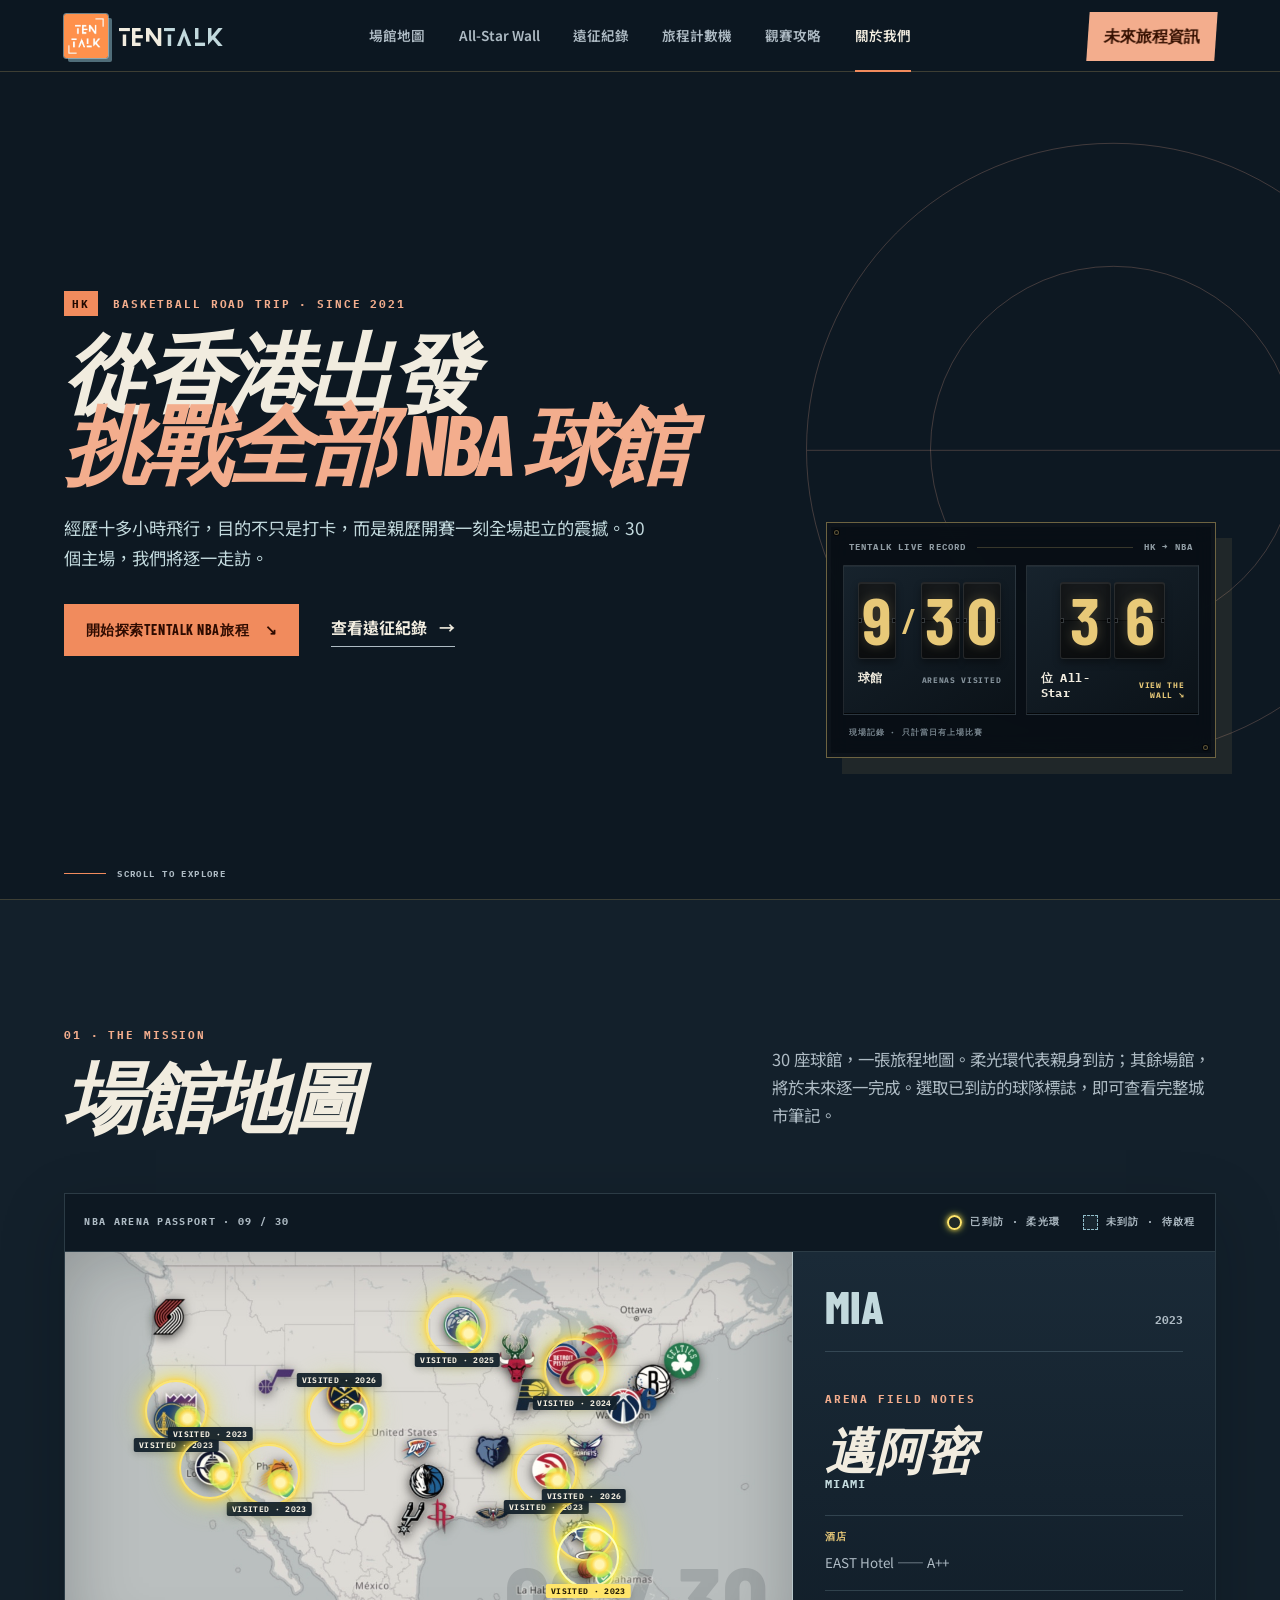
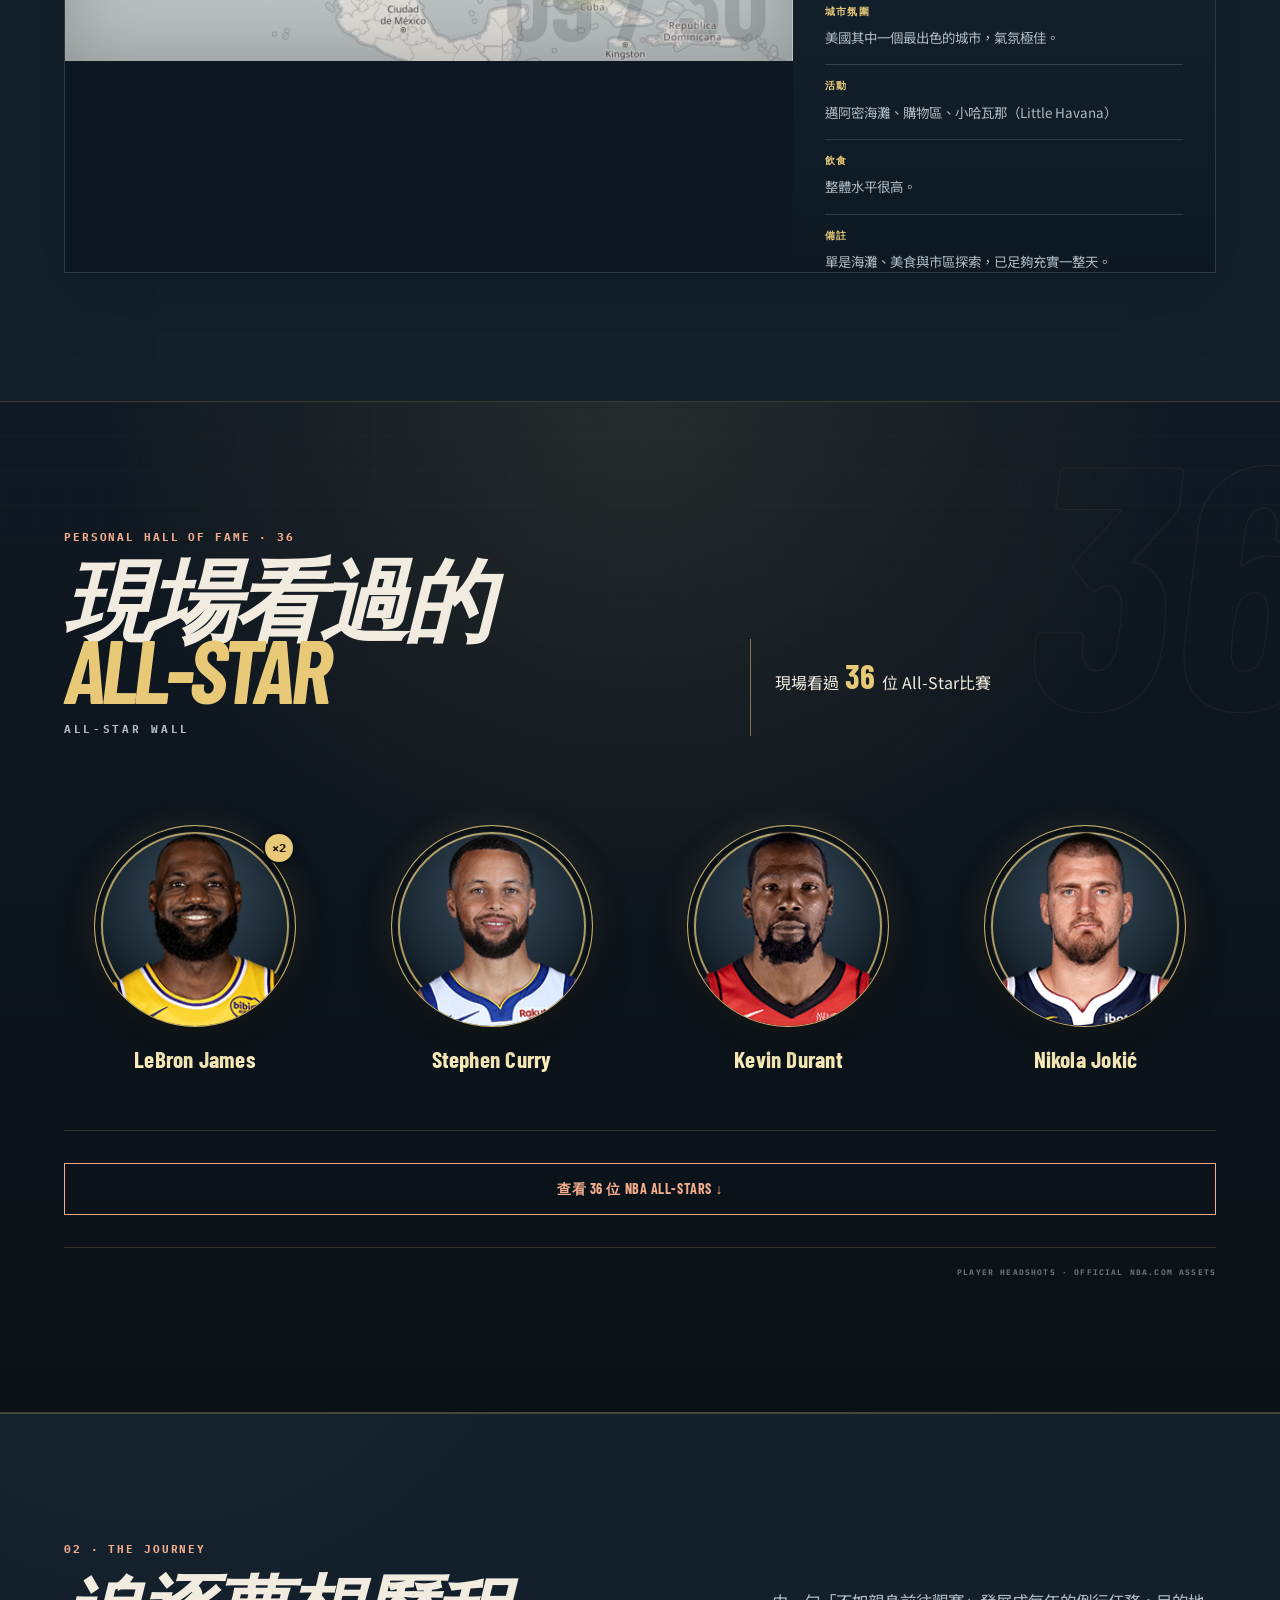
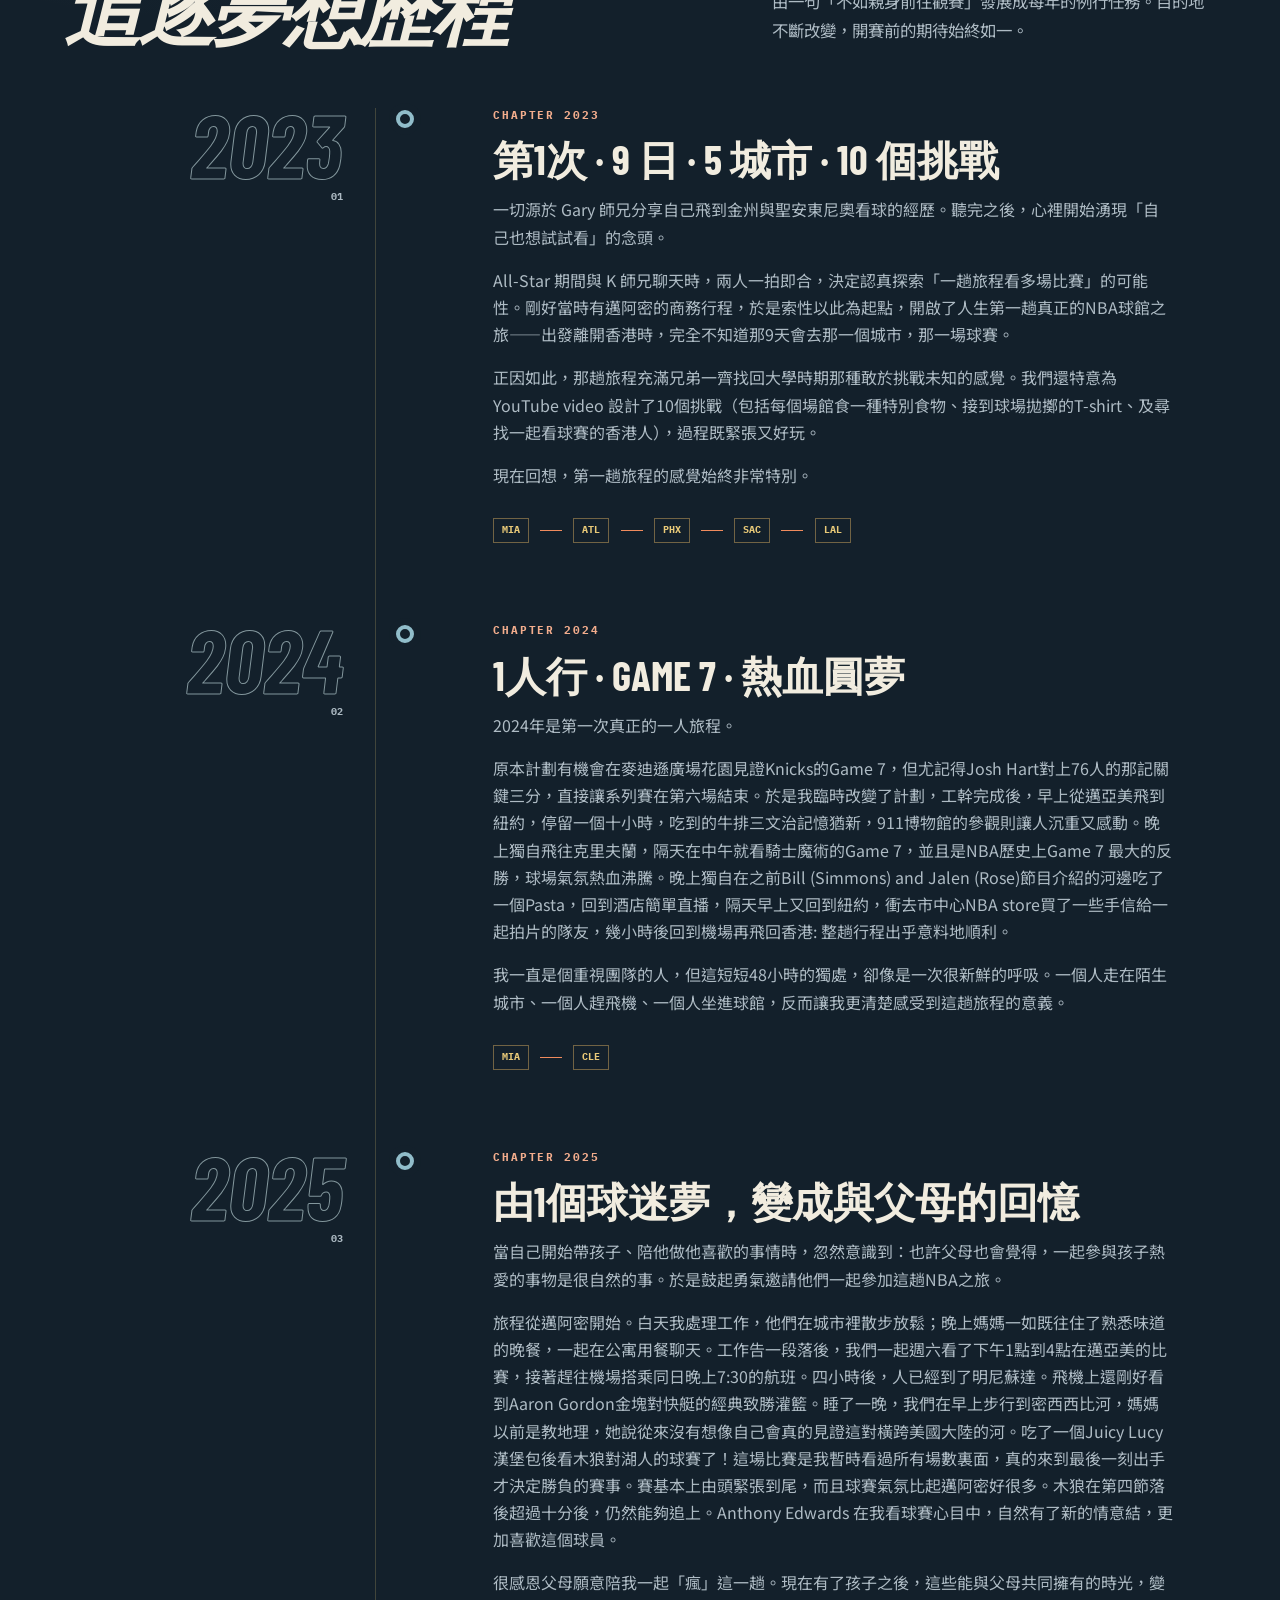
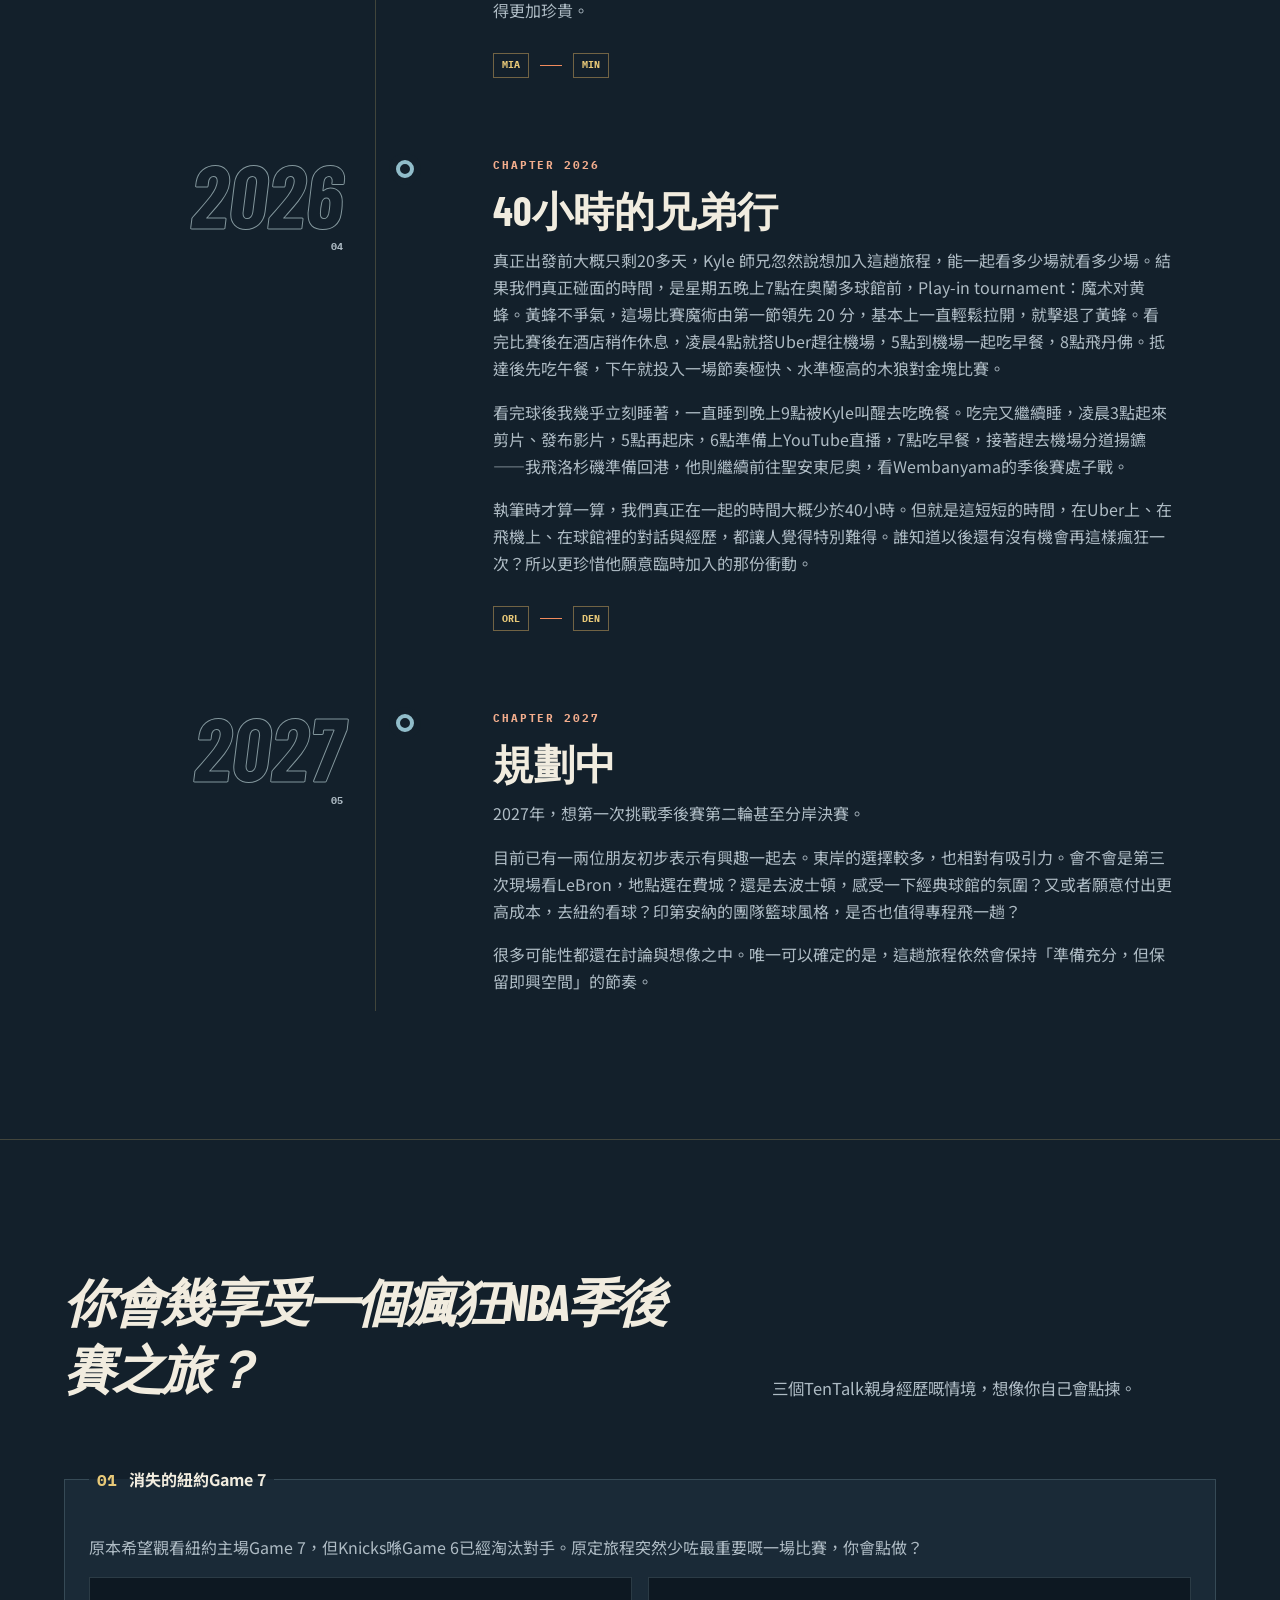
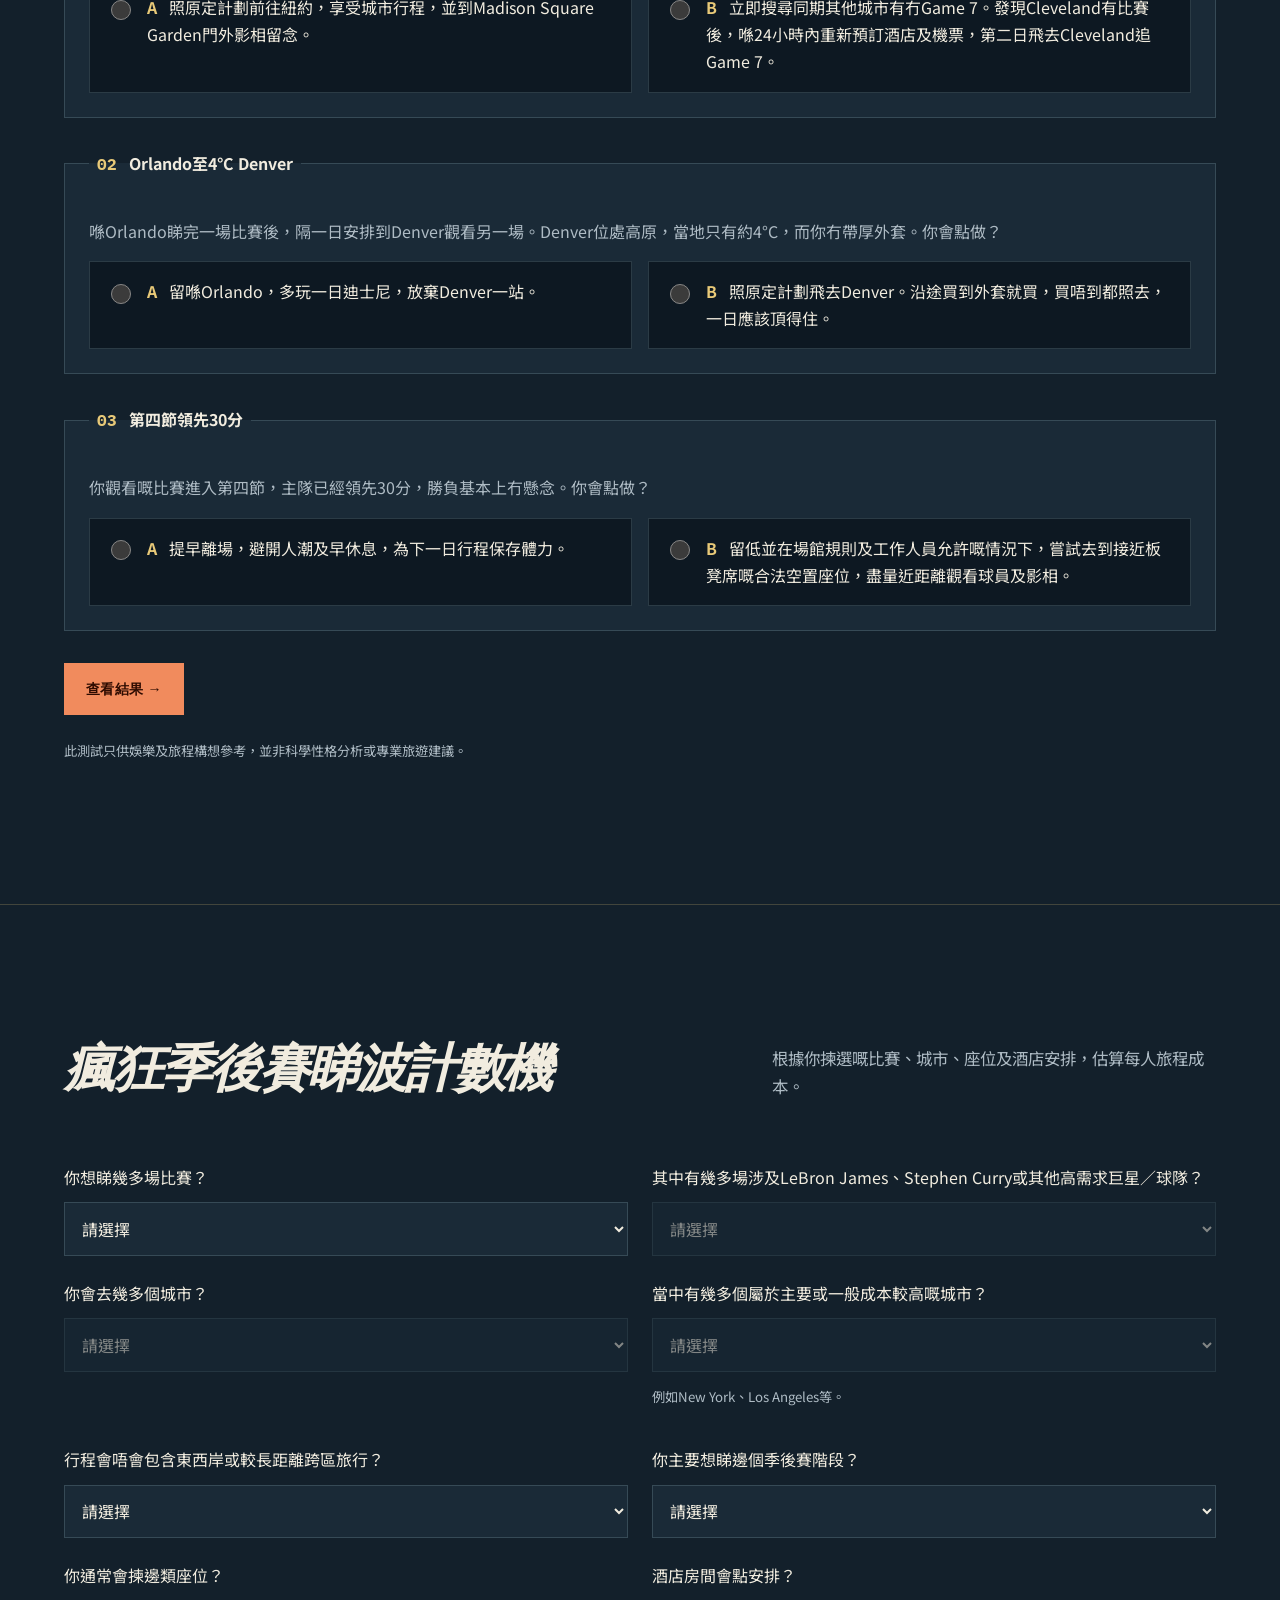
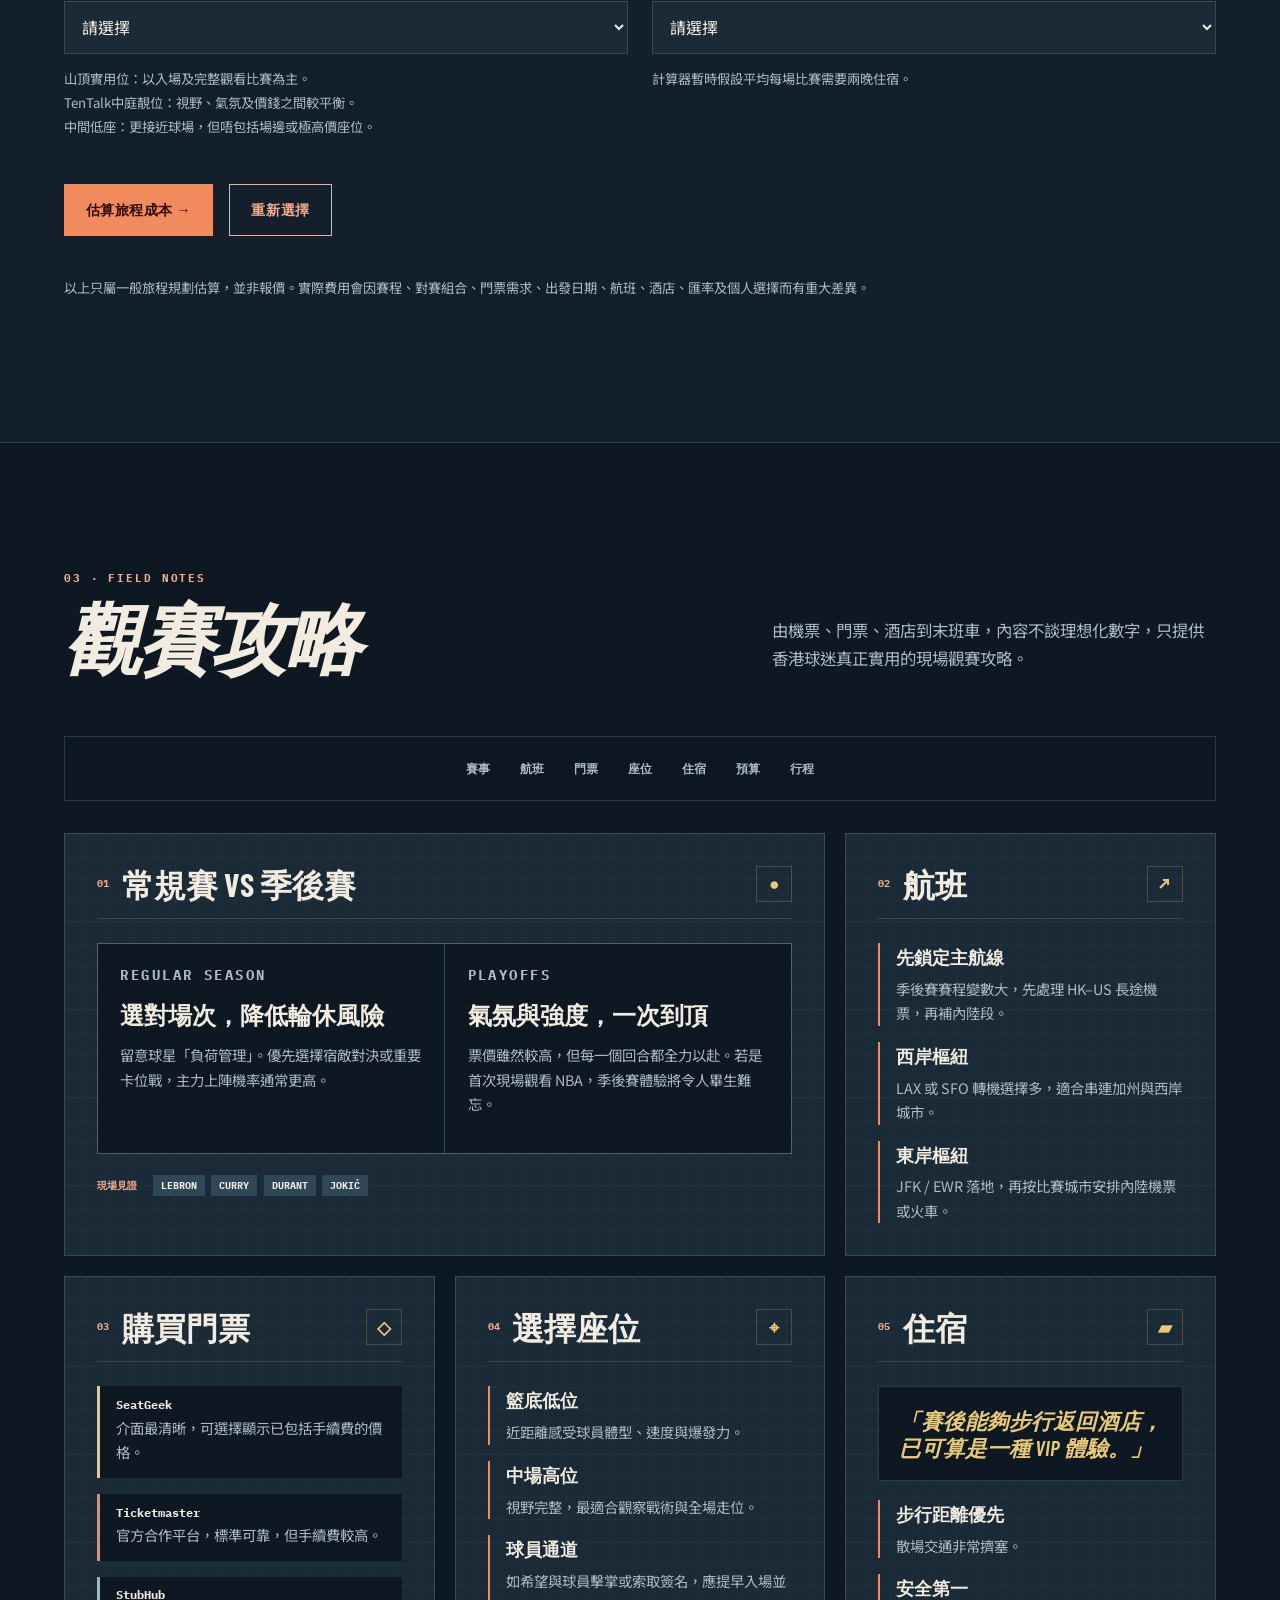
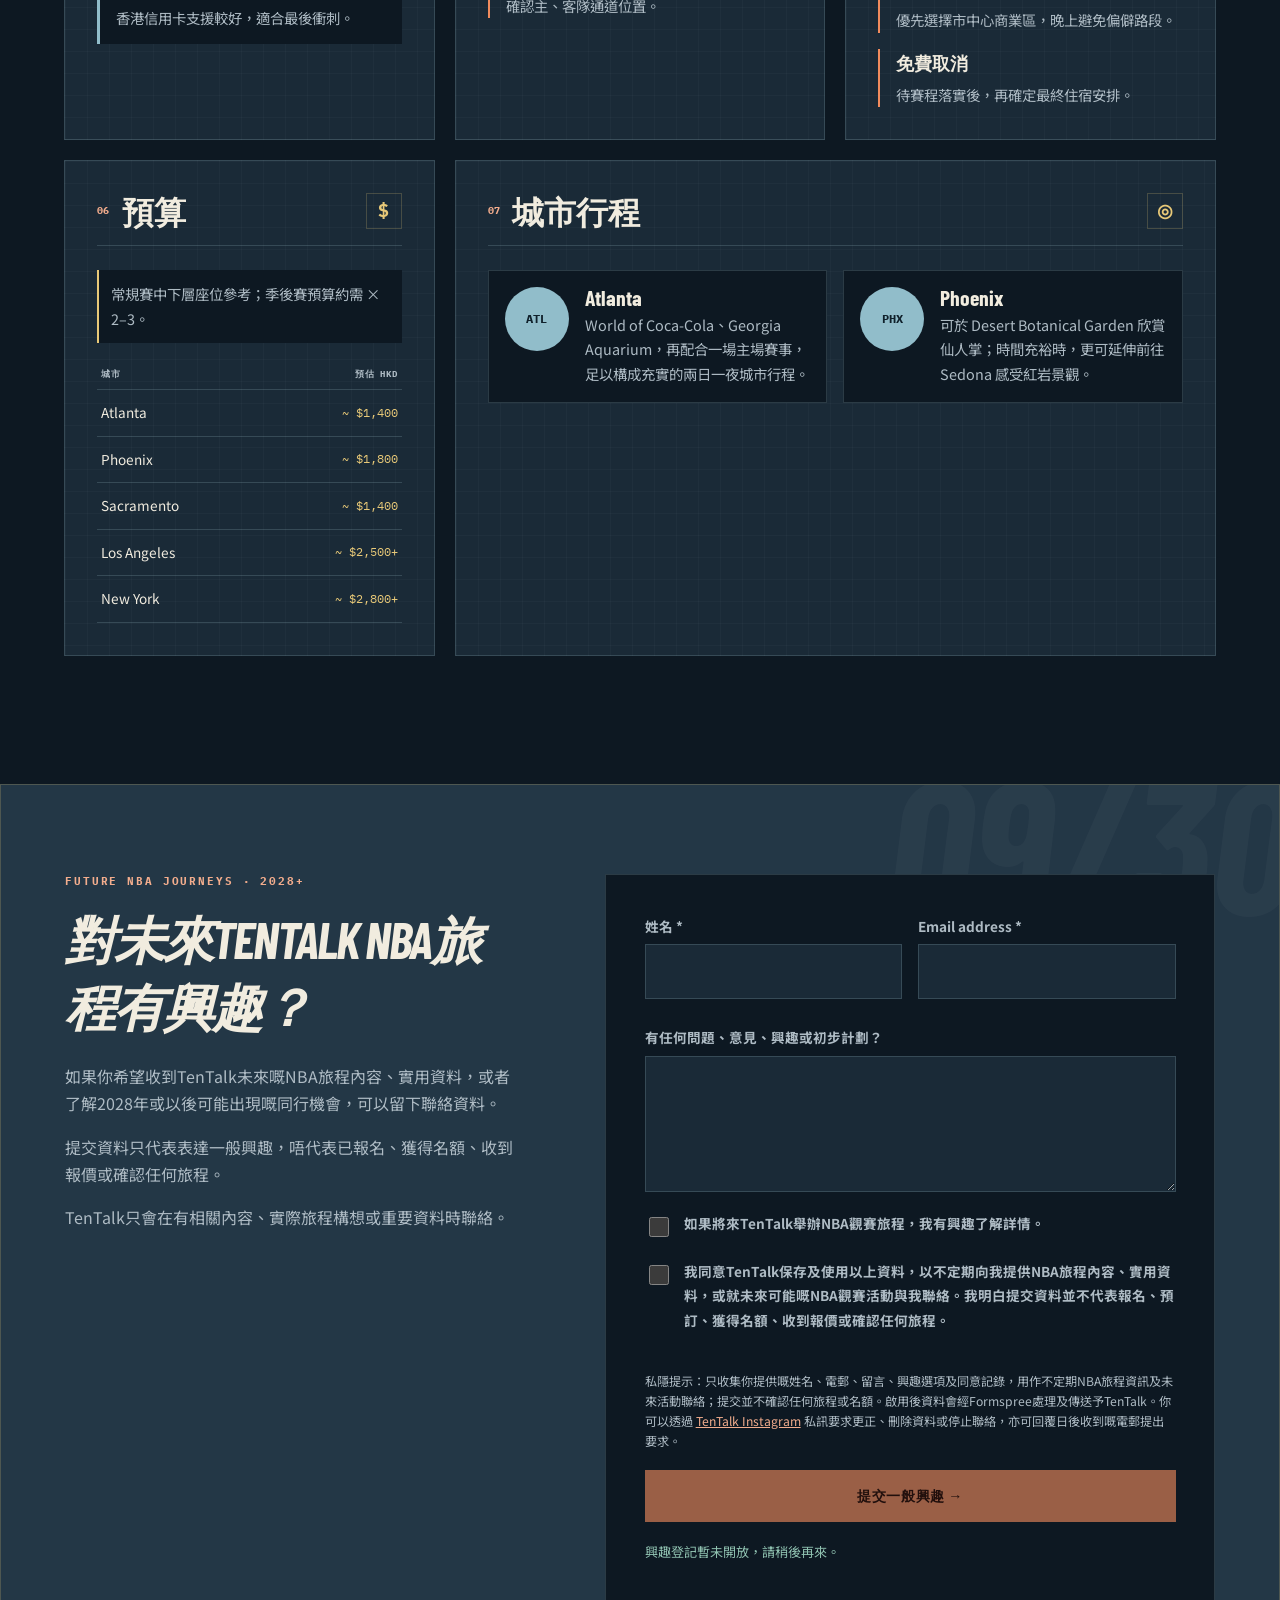
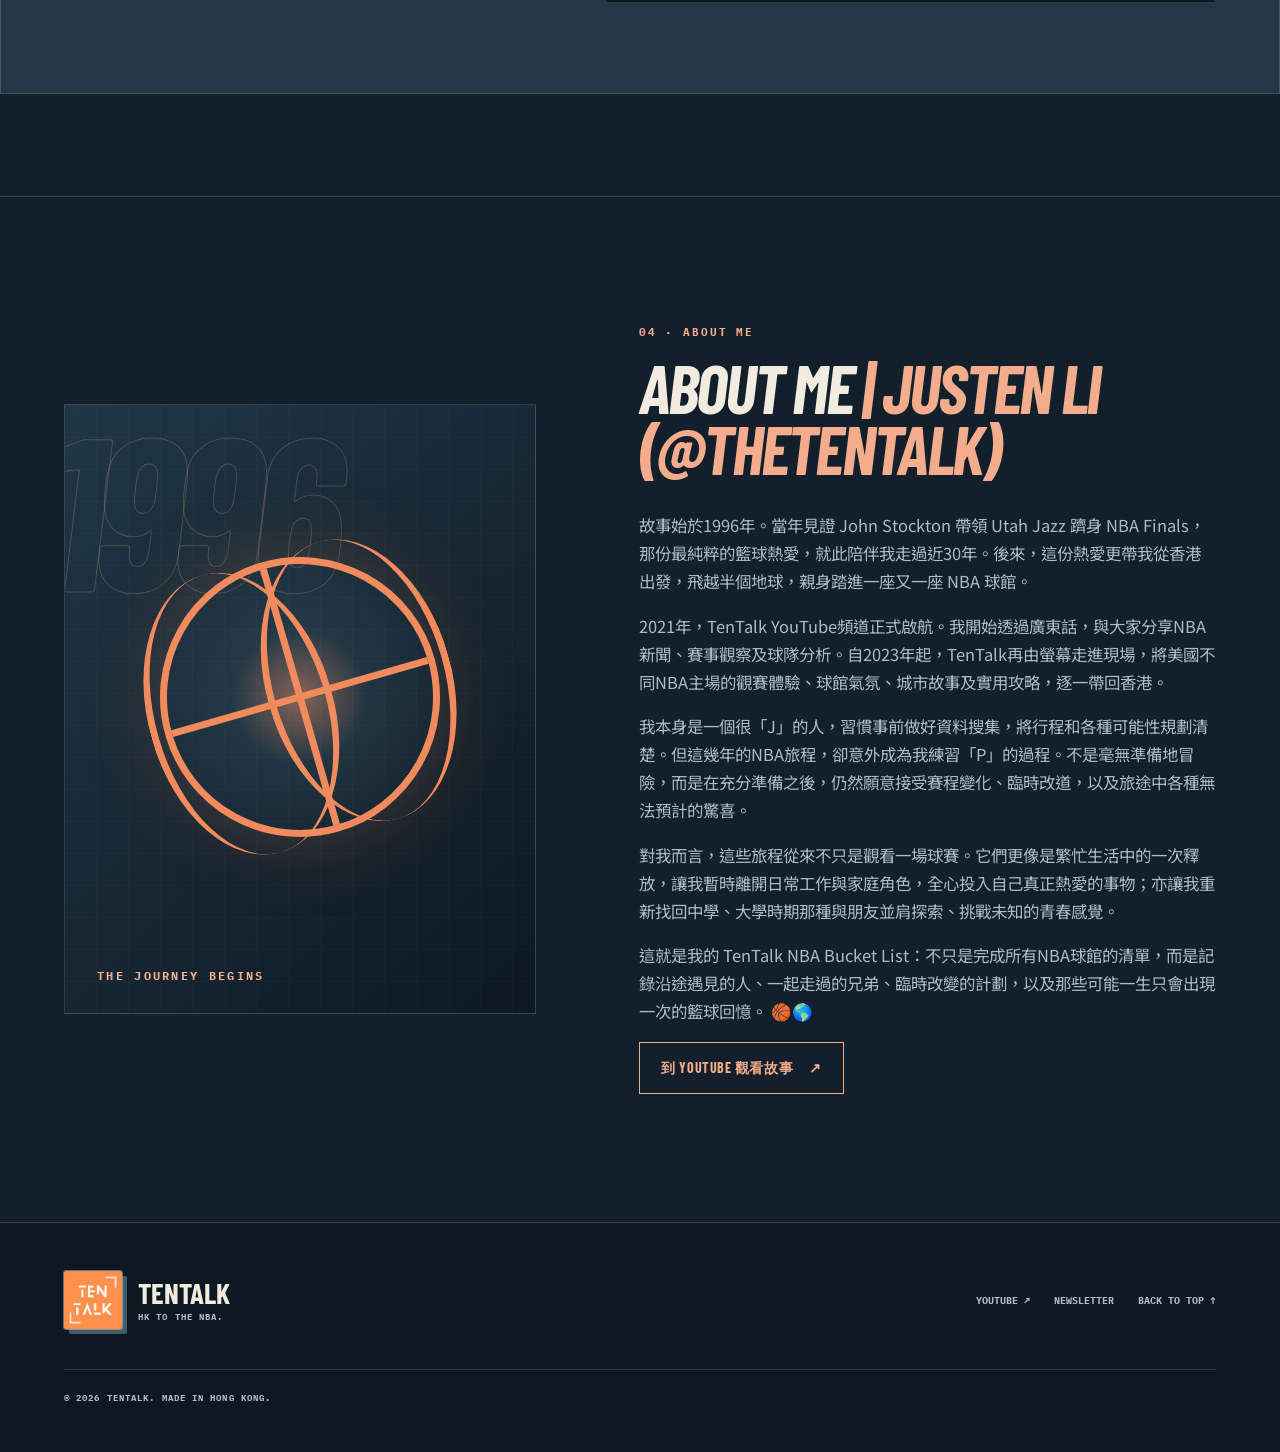
==== commit c21c0b73: "Publish NBA journey quiz, cost calculator and compact All-Star wall" ====
--- a/index.html
+++ b/index.html
@@ -16,7 +16,10 @@
       rel="stylesheet"
     />
     <link rel="stylesheet" href="styles.css" />
+    <script src="calculator.js" defer></script>
+    <script src="form-config.js" defer></script>
     <script src="script.js" defer></script>
+    <script src="enhancements.js" defer></script>
   </head>
   <body>
     <a class="skip-link" href="#main-content">跳到主要內容</a>
@@ -31,11 +34,12 @@
         <a href="#map">場館地圖</a>
         <a href="#all-stars">All-Star Wall</a>
         <a href="#journey">遠征紀錄</a>
+        <a href="#calculator">旅程計數機</a>
         <a href="#tips">觀賽攻略</a>
         <a href="#about">關於我們</a>
       </nav>
 
-      <a class="header-cta" href="#newsletter">加入下次旅程</a>
+      <a class="header-cta" href="#newsletter">未來旅程資訊</a>
       <button class="menu-toggle" type="button" aria-expanded="false" aria-controls="mobile-menu">
         <span class="sr-only">開啟選單</span>
         <span></span><span></span>
@@ -45,9 +49,10 @@
         <a href="#map">場館地圖</a>
         <a href="#all-stars">現場看過的 All-Star</a>
         <a href="#journey">遠征紀錄</a>
+        <a href="#calculator">旅程計數機</a>
         <a href="#tips">觀賽攻略</a>
         <a href="#about">關於我們</a>
-        <a class="mobile-menu-cta" href="#newsletter">加入下次旅程</a>
+        <a class="mobile-menu-cta" href="#newsletter">未來旅程資訊</a>
       </nav>
     </header>
 
@@ -64,7 +69,7 @@
           <h1 id="hero-title"><span>從香港出發</span><em>挑戰全部 NBA 球館</em></h1>
           <p class="hero-copy">經歷十多小時飛行，目的不只是打卡，而是親歷開賽一刻全場起立的震撼。30 個主場，我們將逐一走訪。</p>
           <div class="hero-actions">
-            <a class="button button-primary" href="#map">探索場館地圖 <span aria-hidden="true">↘</span></a>
+            <a class="button button-primary" href="#map">開始探索TenTalk NBA旅程 <span aria-hidden="true">↘</span></a>
             <a class="text-link" href="#journey">查看遠征紀錄 <span aria-hidden="true">→</span></a>
           </div>
         </div>
@@ -155,14 +160,12 @@
             <p class="all-star-subtitle">All-Star Wall</p>
           </div>
           <div class="all-star-intro">
-            <p class="all-star-count">現場看過 <strong>36</strong> 位 All-Star</p>
-            <p>以「曾經入選 NBA All-Star，並且當日有上場比賽」計算。</p>
-            <p>Giannis、Kawhi Leonard、Paul George 當日因傷未出賽，不計入。</p>
-            <p>Norman Powell 觀賽時尚未入選，其後成為 All-Star，故列入。</p>
-          </div>
-        </div>
-
-        <div class="all-star-tier all-star-tier-one" aria-label="Tier 1 All-Stars">
+            <p class="all-star-count">現場看過 <strong>36</strong> 位 All-Star比賽</p>
+
+          </div>
+        </div>
+
+        <div class="all-star-tier all-star-tier-one" aria-label="Featured Four">
           <article class="all-star-card is-tier-one reveal">
             <div class="player-portrait"><img src="assets/all-stars/lebron-james.png" alt="LeBron James 官方球員頭像" width="260" height="190" /><span class="watch-badge">×2</span></div>
             <h3>LeBron James</h3>
@@ -181,39 +184,43 @@
           </article>
         </div>
 
-        <div class="all-star-tier all-star-grid" aria-label="All-Stars">
-          <article class="all-star-card reveal"><div class="player-portrait"><img src="assets/all-stars/luka-doncic.png" alt="Luka Dončić 官方球員頭像" width="260" height="190" loading="lazy" /></div><h3>Luka Dončić</h3></article>
-          <article class="all-star-card reveal"><div class="player-portrait"><img src="assets/all-stars/anthony-edwards.png" alt="Anthony Edwards 官方球員頭像" width="260" height="190" loading="lazy" /><span class="watch-badge">×2</span></div><h3>Anthony Edwards</h3></article>
-          <article class="all-star-card reveal"><div class="player-portrait"><img src="assets/all-stars/donovan-mitchell.png" alt="Donovan Mitchell 官方球員頭像" width="260" height="190" loading="lazy" /><span class="watch-badge">×2</span></div><h3>Donovan Mitchell</h3></article>
-          <article class="all-star-card reveal"><div class="player-portrait"><img src="assets/all-stars/jayson-tatum.png" alt="Jayson Tatum 官方球員頭像" width="260" height="190" loading="lazy" /><span class="watch-badge">×2</span></div><h3>Jayson Tatum</h3></article>
-          <article class="all-star-card reveal"><div class="player-portrait"><img src="assets/all-stars/jaylen-brown.png" alt="Jaylen Brown 官方球員頭像" width="260" height="190" loading="lazy" /><span class="watch-badge">×2</span></div><h3>Jaylen Brown</h3></article>
-          <article class="all-star-card reveal"><div class="player-portrait"><img src="assets/all-stars/jimmy-butler.png" alt="Jimmy Butler 官方球員頭像" width="260" height="190" loading="lazy" /></div><h3>Jimmy Butler</h3></article>
-          <article class="all-star-card reveal"><div class="player-portrait"><img src="assets/all-stars/bam-adebayo.png" alt="Bam Adebayo 官方球員頭像" width="260" height="190" loading="lazy" /><span class="watch-badge">×3</span></div><h3>Bam Adebayo</h3></article>
-          <article class="all-star-card reveal"><div class="player-portrait"><img src="assets/all-stars/ja-morant.png" alt="Ja Morant 官方球員頭像" width="260" height="190" loading="lazy" /></div><h3>Ja Morant</h3></article>
-          <article class="all-star-card reveal"><div class="player-portrait"><img src="assets/all-stars/devin-booker.png" alt="Devin Booker 官方球員頭像" width="260" height="190" loading="lazy" /></div><h3>Devin Booker</h3></article>
-          <article class="all-star-card reveal"><div class="player-portrait"><img src="assets/all-stars/anthony-davis.png" alt="Anthony Davis 官方球員頭像" width="260" height="190" loading="lazy" /></div><h3>Anthony Davis</h3></article>
-          <article class="all-star-card reveal"><div class="player-portrait"><img src="assets/all-stars/paolo-banchero.png" alt="Paolo Banchero 官方球員頭像" width="260" height="190" loading="lazy" /><span class="watch-badge">×2</span></div><h3>Paolo Banchero</h3></article>
-          <article class="all-star-card reveal"><div class="player-portrait"><img src="assets/all-stars/trae-young.png" alt="Trae Young 官方球員頭像" width="260" height="190" loading="lazy" /></div><h3>Trae Young</h3></article>
-          <article class="all-star-card reveal"><div class="player-portrait"><img src="assets/all-stars/chris-paul.png" alt="Chris Paul 官方球員頭像" width="260" height="190" loading="lazy" /></div><h3>Chris Paul</h3></article>
-          <article class="all-star-card reveal"><div class="player-portrait"><img src="assets/all-stars/klay-thompson.png" alt="Klay Thompson 官方球員頭像" width="260" height="190" loading="lazy" /></div><h3>Klay Thompson</h3></article>
-          <article class="all-star-card reveal"><div class="player-portrait"><img src="assets/all-stars/draymond-green.png" alt="Draymond Green 官方球員頭像" width="260" height="190" loading="lazy" /></div><h3>Draymond Green</h3></article>
-          <article class="all-star-card reveal"><div class="player-portrait"><img src="assets/all-stars/tyler-herro.png" alt="Tyler Herro 官方球員頭像" width="260" height="190" loading="lazy" /><span class="watch-badge">×2</span></div><h3>Tyler Herro</h3></article>
-          <article class="all-star-card reveal"><div class="player-portrait"><img src="assets/all-stars/deaaron-fox.png" alt="De’Aaron Fox 官方球員頭像" width="260" height="190" loading="lazy" /></div><h3>De’Aaron Fox</h3></article>
-          <article class="all-star-card reveal"><div class="player-portrait"><img src="assets/all-stars/domantas-sabonis.png" alt="Domantas Sabonis 官方球員頭像" width="260" height="190" loading="lazy" /></div><h3>Domantas Sabonis</h3></article>
-          <article class="all-star-card reveal"><div class="player-portrait"><img src="assets/all-stars/lamelo-ball.png" alt="LaMelo Ball 官方球員頭像" width="260" height="190" loading="lazy" /></div><h3>LaMelo Ball</h3></article>
-          <article class="all-star-card reveal"><div class="player-portrait"><img src="assets/all-stars/jamal-murray.png" alt="Jamal Murray 官方球員頭像" width="260" height="190" loading="lazy" /></div><h3>Jamal Murray</h3></article>
-          <article class="all-star-card reveal"><div class="player-portrait"><img src="assets/all-stars/rudy-gobert.png" alt="Rudy Gobert 官方球員頭像" width="260" height="190" loading="lazy" /><span class="watch-badge">×2</span></div><h3>Rudy Gobert</h3></article>
-          <article class="all-star-card reveal"><div class="player-portrait"><img src="assets/all-stars/julius-randle.png" alt="Julius Randle 官方球員頭像" width="260" height="190" loading="lazy" /><span class="watch-badge">×2</span></div><h3>Julius Randle</h3></article>
-          <article class="all-star-card reveal"><div class="player-portrait"><img src="assets/all-stars/jrue-holiday.png" alt="Jrue Holiday 官方球員頭像" width="260" height="190" loading="lazy" /><span class="watch-badge">×2</span></div><h3>Jrue Holiday</h3></article>
-          <article class="all-star-card reveal"><div class="player-portrait"><img src="assets/all-stars/khris-middleton.png" alt="Khris Middleton 官方球員頭像" width="260" height="190" loading="lazy" /></div><h3>Khris Middleton</h3></article>
-          <article class="all-star-card reveal"><div class="player-portrait"><img src="assets/all-stars/al-horford.png" alt="Al Horford 官方球員頭像" width="260" height="190" loading="lazy" /><span class="watch-badge">×2</span></div><h3>Al Horford</h3></article>
-          <article class="all-star-card reveal"><div class="player-portrait"><img src="assets/all-stars/russell-westbrook.png" alt="Russell Westbrook 官方球員頭像" width="260" height="190" loading="lazy" /></div><h3>Russell Westbrook</h3></article>
-          <article class="all-star-card reveal"><div class="player-portrait"><img src="assets/all-stars/norman-powell.png" alt="Norman Powell 官方球員頭像" width="260" height="190" loading="lazy" /></div><h3>Norman Powell</h3></article>
-          <article class="all-star-card reveal"><div class="player-portrait"><img src="assets/all-stars/jaren-jackson-jr.png" alt="Jaren Jackson Jr. 官方球員頭像" width="260" height="190" loading="lazy" /></div><h3>Jaren Jackson Jr.</h3></article>
-          <article class="all-star-card reveal"><div class="player-portrait"><img src="assets/all-stars/darius-garland.png" alt="Darius Garland 官方球員頭像" width="260" height="190" loading="lazy" /><span class="watch-badge">×2</span></div><h3>Darius Garland</h3></article>
-          <article class="all-star-card reveal"><div class="player-portrait"><img src="assets/all-stars/jarrett-allen.png" alt="Jarrett Allen 官方球員頭像" width="260" height="190" loading="lazy" /><span class="watch-badge">×2</span></div><h3>Jarrett Allen</h3></article>
-          <article class="all-star-card reveal"><div class="player-portrait"><img src="assets/all-stars/evan-mobley.png" alt="Evan Mobley 官方球員頭像" width="260" height="190" loading="lazy" /><span class="watch-badge">×2</span></div><h3>Evan Mobley</h3></article>
-          <article class="all-star-card reveal"><div class="player-portrait"><img src="assets/all-stars/mike-conley.png" alt="Mike Conley 官方球員頭像" width="260" height="190" loading="lazy" /></div><h3>Mike Conley</h3></article>
+        <button class="button button-outline all-star-toggle" type="button" aria-expanded="false" aria-controls="remaining-all-stars">查看 36 位 NBA All-Stars ↓</button>
+        <div id="remaining-all-stars" class="all-star-collapse" hidden>        <div class="all-star-tier all-star-grid" aria-label="All-Stars">
+          <article class="all-star-card"><div class="player-portrait"><img src="assets/all-stars/luka-doncic.png" alt="Luka Dončić 官方球員頭像" width="260" height="190" loading="lazy" /></div><h3>Luka Dončić</h3></article>
+          <article class="all-star-card"><div class="player-portrait"><img src="assets/all-stars/anthony-edwards.png" alt="Anthony Edwards 官方球員頭像" width="260" height="190" loading="lazy" /><span class="watch-badge">×2</span></div><h3>Anthony Edwards</h3></article>
+          <article class="all-star-card"><div class="player-portrait"><img src="assets/all-stars/donovan-mitchell.png" alt="Donovan Mitchell 官方球員頭像" width="260" height="190" loading="lazy" /><span class="watch-badge">×2</span></div><h3>Donovan Mitchell</h3></article>
+          <article class="all-star-card"><div class="player-portrait"><img src="assets/all-stars/jayson-tatum.png" alt="Jayson Tatum 官方球員頭像" width="260" height="190" loading="lazy" /><span class="watch-badge">×2</span></div><h3>Jayson Tatum</h3></article>
+          <article class="all-star-card"><div class="player-portrait"><img src="assets/all-stars/jaylen-brown.png" alt="Jaylen Brown 官方球員頭像" width="260" height="190" loading="lazy" /><span class="watch-badge">×2</span></div><h3>Jaylen Brown</h3></article>
+          <article class="all-star-card"><div class="player-portrait"><img src="assets/all-stars/jimmy-butler.png" alt="Jimmy Butler 官方球員頭像" width="260" height="190" loading="lazy" /></div><h3>Jimmy Butler</h3></article>
+          <article class="all-star-card"><div class="player-portrait"><img src="assets/all-stars/bam-adebayo.png" alt="Bam Adebayo 官方球員頭像" width="260" height="190" loading="lazy" /><span class="watch-badge">×3</span></div><h3>Bam Adebayo</h3></article>
+          <article class="all-star-card"><div class="player-portrait"><img src="assets/all-stars/ja-morant.png" alt="Ja Morant 官方球員頭像" width="260" height="190" loading="lazy" /></div><h3>Ja Morant</h3></article>
+          <article class="all-star-card"><div class="player-portrait"><img src="assets/all-stars/devin-booker.png" alt="Devin Booker 官方球員頭像" width="260" height="190" loading="lazy" /></div><h3>Devin Booker</h3></article>
+          <article class="all-star-card"><div class="player-portrait"><img src="assets/all-stars/anthony-davis.png" alt="Anthony Davis 官方球員頭像" width="260" height="190" loading="lazy" /></div><h3>Anthony Davis</h3></article>
+          <article class="all-star-card"><div class="player-portrait"><img src="assets/all-stars/paolo-banchero.png" alt="Paolo Banchero 官方球員頭像" width="260" height="190" loading="lazy" /><span class="watch-badge">×2</span></div><h3>Paolo Banchero</h3></article>
+          <article class="all-star-card"><div class="player-portrait"><img src="assets/all-stars/trae-young.png" alt="Trae Young 官方球員頭像" width="260" height="190" loading="lazy" /></div><h3>Trae Young</h3></article>
+          <article class="all-star-card"><div class="player-portrait"><img src="assets/all-stars/chris-paul.png" alt="Chris Paul 官方球員頭像" width="260" height="190" loading="lazy" /></div><h3>Chris Paul</h3></article>
+          <article class="all-star-card"><div class="player-portrait"><img src="assets/all-stars/klay-thompson.png" alt="Klay Thompson 官方球員頭像" width="260" height="190" loading="lazy" /></div><h3>Klay Thompson</h3></article>
+          <article class="all-star-card"><div class="player-portrait"><img src="assets/all-stars/draymond-green.png" alt="Draymond Green 官方球員頭像" width="260" height="190" loading="lazy" /></div><h3>Draymond Green</h3></article>
+          <article class="all-star-card"><div class="player-portrait"><img src="assets/all-stars/tyler-herro.png" alt="Tyler Herro 官方球員頭像" width="260" height="190" loading="lazy" /><span class="watch-badge">×2</span></div><h3>Tyler Herro</h3></article>
+          <article class="all-star-card"><div class="player-portrait"><img src="assets/all-stars/deaaron-fox.png" alt="De’Aaron Fox 官方球員頭像" width="260" height="190" loading="lazy" /></div><h3>De’Aaron Fox</h3></article>
+          <article class="all-star-card"><div class="player-portrait"><img src="assets/all-stars/domantas-sabonis.png" alt="Domantas Sabonis 官方球員頭像" width="260" height="190" loading="lazy" /></div><h3>Domantas Sabonis</h3></article>
+          <article class="all-star-card"><div class="player-portrait"><img src="assets/all-stars/lamelo-ball.png" alt="LaMelo Ball 官方球員頭像" width="260" height="190" loading="lazy" /></div><h3>LaMelo Ball</h3></article>
+          <article class="all-star-card"><div class="player-portrait"><img src="assets/all-stars/jamal-murray.png" alt="Jamal Murray 官方球員頭像" width="260" height="190" loading="lazy" /></div><h3>Jamal Murray</h3></article>
+          <article class="all-star-card"><div class="player-portrait"><img src="assets/all-stars/rudy-gobert.png" alt="Rudy Gobert 官方球員頭像" width="260" height="190" loading="lazy" /><span class="watch-badge">×2</span></div><h3>Rudy Gobert</h3></article>
+          <article class="all-star-card"><div class="player-portrait"><img src="assets/all-stars/julius-randle.png" alt="Julius Randle 官方球員頭像" width="260" height="190" loading="lazy" /><span class="watch-badge">×2</span></div><h3>Julius Randle</h3></article>
+          <article class="all-star-card"><div class="player-portrait"><img src="assets/all-stars/jrue-holiday.png" alt="Jrue Holiday 官方球員頭像" width="260" height="190" loading="lazy" /><span class="watch-badge">×2</span></div><h3>Jrue Holiday</h3></article>
+          <article class="all-star-card"><div class="player-portrait"><img src="assets/all-stars/khris-middleton.png" alt="Khris Middleton 官方球員頭像" width="260" height="190" loading="lazy" /></div><h3>Khris Middleton</h3></article>
+          <article class="all-star-card"><div class="player-portrait"><img src="assets/all-stars/al-horford.png" alt="Al Horford 官方球員頭像" width="260" height="190" loading="lazy" /><span class="watch-badge">×2</span></div><h3>Al Horford</h3></article>
+          <article class="all-star-card"><div class="player-portrait"><img src="assets/all-stars/russell-westbrook.png" alt="Russell Westbrook 官方球員頭像" width="260" height="190" loading="lazy" /></div><h3>Russell Westbrook</h3></article>
+          <article class="all-star-card"><div class="player-portrait"><img src="assets/all-stars/norman-powell.png" alt="Norman Powell 官方球員頭像" width="260" height="190" loading="lazy" /></div><h3>Norman Powell</h3></article>
+          <article class="all-star-card"><div class="player-portrait"><img src="assets/all-stars/jaren-jackson-jr.png" alt="Jaren Jackson Jr. 官方球員頭像" width="260" height="190" loading="lazy" /></div><h3>Jaren Jackson Jr.</h3></article>
+          <article class="all-star-card"><div class="player-portrait"><img src="assets/all-stars/darius-garland.png" alt="Darius Garland 官方球員頭像" width="260" height="190" loading="lazy" /><span class="watch-badge">×2</span></div><h3>Darius Garland</h3></article>
+          <article class="all-star-card"><div class="player-portrait"><img src="assets/all-stars/jarrett-allen.png" alt="Jarrett Allen 官方球員頭像" width="260" height="190" loading="lazy" /><span class="watch-badge">×2</span></div><h3>Jarrett Allen</h3></article>
+          <article class="all-star-card"><div class="player-portrait"><img src="assets/all-stars/evan-mobley.png" alt="Evan Mobley 官方球員頭像" width="260" height="190" loading="lazy" /><span class="watch-badge">×2</span></div><h3>Evan Mobley</h3></article>
+          <article class="all-star-card"><div class="player-portrait"><img src="assets/all-stars/mike-conley.png" alt="Mike Conley 官方球員頭像" width="260" height="190" loading="lazy" /></div><h3>Mike Conley</h3></article>
+        </div><div class="all-star-method">            <p>以「曾經入選 NBA All-Star，並且當日有上場比賽」計算。</p>
+            <p>Giannis、Kawhi Leonard、Paul George 當日因傷未出賽，不計入。</p>
+            <p>Norman Powell 觀賽時尚未入選，其後成為 All-Star，故列入。</p></div>
         </div>
 
         <p class="headshot-credit">PLAYER HEADSHOTS · OFFICIAL NBA.COM ASSETS</p>
@@ -291,13 +298,12 @@
               <p>2027年，想第一次挑戰季後賽第二輪甚至分岸決賽。</p>
               <p>目前已有一兩位朋友初步表示有興趣一起去。東岸的選擇較多，也相對有吸引力。會不會是第三次現場看LeBron，地點選在費城？還是去波士頓，感受一下經典球館的氛圍？又或者願意付出更高成本，去紐約看球？印第安納的團隊籃球風格，是否也值得專程飛一趟？</p>
               <p>很多可能性都還在討論與想像之中。唯一可以確定的是，這趟旅程依然會保持「準備充分，但保留即興空間」的節奏。</p>
-              <p>你也有興趣來嗎? 便留低你的聯絡，我們一起探討及探索更多追尋夢想的未知性吧!</p>
-              <a class="text-link" href="#newsletter">留低聯絡 <span aria-hidden="true">→</span></a>
-            </div>
-          </article>
-        </div>
-      </section>
-
+            </div>
+          </article>
+        </div>
+      </section>
+
+<section class="section interactive-section" id="quiz" aria-labelledby="quiz-title"><div class="section-heading"><div><h2 id="quiz-title">你會幾享受一個瘋狂NBA季後賽之旅？</h2></div><p>三個TenTalk親身經歷嘅情境，想像你自己會點揀。</p></div><form id="quiz-form"><fieldset class="quiz-question"><legend><span class="question-number">01</span> 消失的紐約Game 7</legend><p>原本希望觀看紐約主場Game 7，但Knicks喺Game 6已經淘汰對手。原定旅程突然少咗最重要嘅一場比賽，你會點做？</p><div class="quiz-options"><label class="choice"><input type="radio" name="q1" value="A" required /><span><b>A</b> 照原定計劃前往紐約，享受城市行程，並到Madison Square Garden門外影相留念。</span></label><label class="choice"><input type="radio" name="q1" value="B" required /><span><b>B</b> 立即搜尋同期其他城市有冇Game 7。發現Cleveland有比賽後，喺24小時內重新預訂酒店及機票，第二日飛去Cleveland追Game 7。</span></label></div></fieldset><fieldset class="quiz-question"><legend><span class="question-number">02</span> Orlando至4°C Denver</legend><p>喺Orlando睇完一場比賽後，隔一日安排到Denver觀看另一場。Denver位處高原，當地只有約4°C，而你冇帶厚外套。你會點做？</p><div class="quiz-options"><label class="choice"><input type="radio" name="q2" value="A" required /><span><b>A</b> 留喺Orlando，多玩一日迪士尼，放棄Denver一站。</span></label><label class="choice"><input type="radio" name="q2" value="B" required /><span><b>B</b> 照原定計劃飛去Denver。沿途買到外套就買，買唔到都照去，一日應該頂得住。</span></label></div></fieldset><fieldset class="quiz-question"><legend><span class="question-number">03</span> 第四節領先30分</legend><p>你觀看嘅比賽進入第四節，主隊已經領先30分，勝負基本上冇懸念。你會點做？</p><div class="quiz-options"><label class="choice"><input type="radio" name="q3" value="A" required /><span><b>A</b> 提早離場，避開人潮及早休息，為下一日行程保存體力。</span></label><label class="choice"><input type="radio" name="q3" value="B" required /><span><b>B</b> 留低並在場館規則及工作人員允許嘅情況下，嘗試去到接近板凳席嘅合法空置座位，盡量近距離觀看球員及影相。</span></label></div></fieldset><button class="button button-primary" type="submit">查看結果 →</button></form><div id="quiz-result" class="tool-result" tabindex="-1" hidden><h3></h3><div class="result-copy"></div><button class="button button-outline" type="button" id="quiz-reset">重新測試</button></div><p class="tool-disclaimer">此測試只供娛樂及旅程構想參考，並非科學性格分析或專業旅遊建議。</p></section><template id="quiz-result-A"><p>你似乎會享受一個充滿臨時改道、跨城航班、天氣變化及不規則休息時間嘅NBA季後賽旅程。對你而言，行程變化未必係麻煩，反而係旅程最值得記住嘅部分。只要有機會現場見證重要比賽，你願意接受一定程度嘅混亂。</p><p>TenTalk親身經歷過以上三個情境，最後每一次都選擇繼續衝。好高興知道我哋原來係同路人！</p></template><template id="quiz-result-B"><p>你願意為一場重要比賽調整行程，但同時會考慮體力、城市體驗及實際成本。你可能最享受一個有核心計劃、但預留少量彈性嘅NBA旅程。</p></template><template id="quiz-result-C"><p>你比較享受穩定、舒適及完整嘅旅程。比起短時間內追逐多場比賽，你更重視休息、城市體驗及清晰嘅行程安排。呢種玩法並唔代表睇波熱情較少，只係你希望整段旅程，而唔係單一比賽，成為一個美好回憶。</p><p>你亦可以考慮由賽程較穩定、票價一般較容易預算嘅Regular Season開始規劃NBA現場之旅。</p></template><section class="section interactive-section calculator-section" id="calculator" aria-labelledby="calculator-title"><div class="section-heading"><div><h2 id="calculator-title">瘋狂季後賽睇波計數機</h2></div><p>根據你揀選嘅比賽、城市、座位及酒店安排，估算每人旅程成本。</p></div><div class="calculator-layout"><form id="calculator-form"><div class="calculator-fields"><div class="calculator-field"><label for="calc-games">你想睇幾多場比賽？</label><select id="calc-games" name="games" required><option value="">請選擇</option><option value="1">1</option><option value="2">2</option><option value="3">3</option><option value="4">4</option><option value="5">5</option></select></div><div class="calculator-field"><label for="calc-stars">其中有幾多場涉及LeBron James、Stephen Curry或其他高需求巨星／球隊？</label><select id="calc-stars" name="stars" required disabled><option value="">請選擇</option></select></div><div class="calculator-field"><label for="calc-cities">你會去幾多個城市？</label><select id="calc-cities" name="cities" required disabled><option value="">請選擇</option></select></div><div class="calculator-field"><label for="calc-major">當中有幾多個屬於主要或一般成本較高嘅城市？</label><select id="calc-major" name="major" required disabled aria-describedby="help-major"><option value="">請選擇</option></select><p id="help-major" class="field-help">例如New York、Los Angeles等。</p></div><div class="calculator-field"><label for="calc-travel">行程會唔會包含東西岸或較長距離跨區旅行？</label><select id="calc-travel" name="travel" required><option value="">請選擇</option><option value="region">只去同一地區城市</option><option value="coast">主要在同一岸或相近地區移動</option><option value="cross">包含東西岸或較長距離跨區旅行</option></select></div><div class="calculator-field"><label for="calc-round">你主要想睇邊個季後賽階段？</label><select id="calc-round" name="round" required><option value="">請選擇</option><option value="0">First Round</option><option value="1">Conference Semifinals</option><option value="2">Conference Finals</option><option value="3">NBA Finals</option></select></div><div class="calculator-field"><label for="calc-seat">你通常會揀邊類座位？</label><select id="calc-seat" name="seat" required aria-describedby="help-seat"><option value="">請選擇</option><option value="mountain">山頂實用位</option><option value="tentalk">TenTalk中庭靚位</option><option value="lower">中間低座</option></select><p id="help-seat" class="field-help">山頂實用位：以入場及完整觀看比賽為主。<br>TenTalk中庭靚位：視野、氣氛及價錢之間較平衡。<br>中間低座：更接近球場，但唔包括場邊或極高價座位。</p></div><div class="calculator-field"><label for="calc-occupants">酒店房間會點安排？</label><select id="calc-occupants" name="occupants" required aria-describedby="help-occupants"><option value="">請選擇</option><option value="1">一個人住一間房</option><option value="2">兩個人share一間房</option></select><p id="help-occupants" class="field-help">計算器暫時假設平均每場比賽需要兩晚住宿。</p></div></div><div class="tool-actions"><button class="button button-primary" type="submit">估算旅程成本 →</button><button class="button button-outline" type="reset">重新選擇</button></div><p id="calculator-status" role="status"></p></form><div id="calculator-result" class="tool-result" tabindex="-1" hidden><h3 id="cost-headline"></h3><h4>費用明細 · 每人中央估算</h4><dl id="cost-breakdown"></dl><h4>你嘅選擇及計算假設</h4><dl id="cost-recap"></dl><p class="field-help">內陸主要交通段數等於城市數，包含最後一站返回原入境城市嘅主要接駁。主要城市住宿晚數及比賽場數按城市比例分配。中央估算以原始金額計算；明細取整至HKD100，範圍取整至HKD500。</p><button id="calculator-adjust" class="button button-outline" type="button">重新預算</button><p class="field-help">保留你嘅選擇，調整個別選項後再估算。</p></div></div><p class="tool-disclaimer">以上只屬一般旅程規劃估算，並非報價。實際費用會因賽程、對賽組合、門票需求、出發日期、航班、酒店、匯率及個人選擇而有重大差異。</p></section>
       <section class="section tips-section" id="tips" aria-labelledby="tips-title">
         <div class="section-heading reveal">
           <div>
@@ -379,6 +385,7 @@
         </div>
       </section>
 
+<section class="newsletter-section" id="newsletter" aria-labelledby="newsletter-title"><div class="newsletter-intro"><p class="eyebrow">FUTURE NBA JOURNEYS · 2028+</p><h2 id="newsletter-title">對未來TenTalk NBA旅程有興趣？</h2><p>如果你希望收到TenTalk未來嘅NBA旅程內容、實用資料，或者了解2028年或以後可能出現嘅同行機會，可以留下聯絡資料。</p><p>提交資料只代表表達一般興趣，唔代表已報名、獲得名額、收到報價或確認任何旅程。</p><p>TenTalk只會在有相關內容、實際旅程構想或重要資料時聯絡。</p></div><form class="newsletter-form" novalidate><div class="field-row"><label for="interest-name"><span>姓名 *</span><input id="interest-name" name="name" type="text" autocomplete="name" maxlength="120" required aria-describedby="error-name" /><span class="field-error" id="error-name"></span></label><label for="interest-email"><span>Email address *</span><input id="interest-email" name="email" type="email" autocomplete="email" maxlength="254" required aria-describedby="error-email" /><span class="field-error" id="error-email"></span></label></div><label for="interest-message"><span>有任何問題、意見、興趣或初步計劃？</span><textarea id="interest-message" name="message" rows="4" maxlength="4000"></textarea></label><label class="check-choice"><input type="checkbox" name="future_interest" value="yes" /><span>如果將來TenTalk舉辦NBA觀賽旅程，我有興趣了解詳情。</span></label><label class="check-choice"><input id="interest-consent" type="checkbox" name="consent" value="yes" required aria-describedby="error-consent" /><span>我同意TenTalk保存及使用以上資料，以不定期向我提供NBA旅程內容、實用資料，或就未來可能嘅NBA觀賽活動與我聯絡。我明白提交資料並不代表報名、預訂、獲得名額、收到報價或確認任何旅程。</span></label><span class="field-error" id="error-consent"></span><label class="spam-trap" aria-hidden="true">Leave empty<input type="text" name="_gotcha" tabindex="-1" autocomplete="off" /></label><p class="form-note">私隱提示：只收集你提供嘅姓名、電郵、留言、興趣選項及同意記錄，用作不定期NBA旅程資訊及未來活動聯絡；提交並不確認任何旅程或名額。啟用後資料會經Formspree處理及傳送予TenTalk。你可以透過 <a href="https://www.instagram.com/thetentalk/" target="_blank" rel="noreferrer">TenTalk Instagram</a> 私訊要求更正、刪除資料或停止聯絡，亦可回覆日後收到嘅電郵提出要求。</p><button class="button button-primary form-submit" type="submit" disabled>提交一般興趣 →</button><p class="form-status" role="status" aria-live="polite">興趣登記暫未開放，請稍後再來。</p><noscript><p class="form-note">請啟用JavaScript以提交興趣登記。</p></noscript></form></section>
       <section class="section about-section" id="about" aria-labelledby="about-title">
         <div class="about-visual reveal" aria-hidden="true">
           <div class="about-number">1996</div>
@@ -397,41 +404,6 @@
         </div>
       </section>
 
-      <section class="newsletter-section" id="newsletter" aria-labelledby="newsletter-title">
-        <div class="newsletter-intro reveal">
-          <p class="eyebrow">NEXT ROAD TRIP</p>
-          <h2 id="newsletter-title">下一張機票，<br /><em>預留你的座位？</em></h2>
-          <p>如有新旅程、優惠機票或臨時名額，我們將第一時間通知。下一站，可能正是你一直希望到訪的球館。</p>
-          <div class="newsletter-meta"><span>NO SPAM</span><span>HK FANS ONLY</span><span>UNSUBSCRIBE ANYTIME</span></div>
-        </div>
-
-        <form
-          class="newsletter-form reveal"
-          action="https://docs.google.com/forms/u/0/d/e/1FAIpQLSdpgwSvDXDsbxORJlegPN8UR9scK3d8Ys_EWWC-t-JzCE0RlA/formResponse"
-          method="post"
-          target="google-form-target"
-          novalidate
-        >
-          <div class="field-row">
-            <label><span>姓名 *</span><input type="text" name="entry.141379521" data-field="name" autocomplete="name" required placeholder="如何稱呼你？" /></label>
-            <label><span>電郵 *</span><input type="email" name="entry.274411900" data-field="email" autocomplete="email" required placeholder="name@email.com" /></label>
-          </div>
-          <div class="field-row">
-            <label><span>WhatsApp</span><input type="tel" name="entry.357495308" data-field="whatsapp" autocomplete="tel" placeholder="+852" /></label>
-            <label><span>Instagram</span><input type="text" name="entry.111642328" data-field="instagram" placeholder="@username" /></label>
-          </div>
-          <fieldset>
-            <legend>曾經現場觀看 NBA 嗎？</legend>
-            <label class="radio"><input type="radio" name="entry.871750097" data-field="watched" value="有，希望再次前往" /><span>有，希望再次前往</span></label>
-            <label class="radio"><input type="radio" name="entry.871750097" data-field="watched" value="尚未到訪" /><span>尚未到訪</span></label>
-          </fieldset>
-          <p class="form-note">提交即表示你同意 TenTalk 使用以上資料聯絡你有關未來 NBA 旅程。此表只作意向收集，不代表已確認名額或行程。</p>
-          <button class="button button-primary form-submit" type="submit">通知我下一次旅程 <span aria-hidden="true">→</span></button>
-          <p class="form-status" role="status" aria-live="polite"></p>
-          <a class="form-fallback" href="https://docs.google.com/forms/d/e/1FAIpQLSdpgwSvDXDsbxORJlegPN8UR9scK3d8Ys_EWWC-t-JzCE0RlA/viewform" target="_blank" rel="noreferrer">如提交遇到問題，直接開啟 Google 表格 ↗</a>
-        </form>
-        <iframe class="form-target" name="google-form-target" title="Google 表格提交結果" hidden></iframe>
-      </section>
     </main>
 
     <footer class="site-footer">
--- a/styles.css
+++ b/styles.css
@@ -431,3 +431,70 @@
   *, *::before, *::after { animation-duration: .01ms !important; animation-iteration-count: 1 !important; transition-duration: .01ms !important; }
   .reveal { opacity: 1; transform: none; }
 }
+
+/* Compact wall and practical tools follow the existing court palette. */
+[hidden] { display: none !important; }
+.all-star-tier-one { grid-template-columns: repeat(4, minmax(0, 1fr)); }
+.is-tier-one .player-portrait::before { content: none; }
+.all-star-toggle { display: flex; margin: 2rem auto 0; }
+.all-star-grid { grid-template-columns: repeat(8, minmax(0, 1fr)); gap: 1.5rem .8rem; margin-top: 2rem; }
+.all-star-grid .player-portrait { width: min(100%, 105px); }
+.all-star-grid .all-star-card h3 { font-size: 1rem; margin-top: .7rem; }
+.all-star-grid .watch-badge { min-width: 1.6rem; height: 1.6rem; font-size: .6rem; }
+.headshot-credit { margin-top: 2rem; }
+.interactive-section { border-top: 1px solid var(--line); }
+.interactive-section .section-heading h2 { font-size: clamp(2rem, 4vw, 3.8rem); line-height: 1.3; }
+.quiz-question { margin: 0 0 2rem; padding: 1.5rem; border: 1px solid var(--line-cool); background: var(--surface); min-width: 0; }
+.quiz-question legend { padding: 0 .5rem; font-weight: 700; }
+.question-number { color: var(--yellow); font-family: var(--mono); margin-right: .5rem; }
+.quiz-question > p { color: var(--muted); }
+.quiz-options { display: grid; grid-template-columns: 1fr 1fr; gap: 1rem; }
+.choice { display: flex; gap: .8rem; padding: 1rem; border: 1px solid var(--line-cool); background: var(--bg-deep); cursor: pointer; }
+.choice input { flex-shrink: 0; margin-top: .35rem; width: 20px; height: 20px; accent-color: var(--orange-light); }
+.choice:has(input:checked) { border-color: var(--yellow); box-shadow: inset 0 0 0 1px var(--yellow); }
+.choice b { display: inline-block; margin-right: .5rem; color: var(--yellow); }
+.choice:has(input:checked) b::after { content: ' ✓'; }
+.tool-result { padding: 2rem; border: 1px solid var(--line); background: var(--surface); }
+.tool-result h3 { margin-top: 0; color: var(--yellow); font-size: 1.6rem; line-height: 1.5; }
+.tool-result h4 { margin-bottom: .6rem; }
+.tool-disclaimer, .field-help { color: var(--muted); font-size: .83rem; line-height: 1.8; }
+.tool-disclaimer { margin-top: 1.5rem; }
+.calculator-layout { display: grid; grid-template-columns: 1.1fr .9fr; gap: 2rem; align-items: start; }
+.calculator-fields { display: grid; grid-template-columns: 1fr 1fr; gap: 1.5rem; }
+.calculator-field { min-width: 0; }
+.calculator-field label { display: block; margin-bottom: .7rem; }
+.calculator-field select, .newsletter-form textarea { width: 100%; min-height: 50px; padding: .8rem; background: var(--surface); border: 1px solid var(--line-cool); color: var(--text); font: inherit; border-radius: 0; }
+.calculator-field select:disabled { opacity: .5; }
+.tool-actions { display: flex; gap: 1rem; flex-wrap: wrap; margin-top: 2rem; }
+.tool-result dl { margin-top: 0; }
+.tool-result dl > div { display: flex; justify-content: space-between; gap: 1rem; padding: .65rem 0; border-bottom: 1px solid var(--line-cool); font-size: .9rem; }
+.tool-result dt { color: var(--muted); }
+.tool-result dd { margin: 0; text-align: right; }
+#cost-breakdown dd { flex-shrink: 0; color: var(--yellow); font-family: var(--mono); }
+.newsletter-intro h2 { font-size: clamp(2.2rem, 4vw, 3.8rem); line-height: 1.3; }
+.newsletter-form label > span { font-family: inherit; font-size: .85rem; line-height: 1.8; letter-spacing: 0; text-transform: none; }
+.newsletter-form .check-choice { display: flex; align-items: flex-start; gap: .75rem; }
+.check-choice input { width: 20px; height: 20px; flex-shrink: 0; margin-top: .35rem; accent-color: var(--orange-light); }
+.field-error { color: #ff9c95 !important; font-size: .8rem; }
+.newsletter-form .spam-trap { position: absolute; left: -10000px; }
+.form-note a { color: var(--orange-light); text-decoration: underline; }
+:focus-visible { outline: 2px solid var(--yellow); outline-offset: 4px; }
+@media (max-width: 1050px) {
+  .all-star-grid { grid-template-columns: repeat(4, minmax(0, 1fr)); }
+  .calculator-layout { grid-template-columns: 1fr; }
+}
+@media (max-width: 800px) {
+  .all-star-tier-one { grid-template-columns: repeat(2, minmax(0, 1fr)); }
+  .quiz-options { grid-template-columns: 1fr; }
+}
+@media (max-width: 480px) {
+  .all-star-grid { grid-template-columns: repeat(3, minmax(0, 1fr)); }
+  .calculator-fields { grid-template-columns: 1fr; }
+  .tool-result, .quiz-question { padding: 1.2rem; }
+  .tool-actions .button { width: 100%; }
+}
+.calculator-layout:has(#calculator-result[hidden]) { grid-template-columns: 1fr; }
+.all-star-tier-one { margin-bottom: 1.5rem; padding-bottom: 2rem; }
+.all-star-method { margin-top: 2rem; padding-top: 1rem; border-top: 1px solid var(--line-cool); color: var(--muted); font-size: .83rem; }
+.all-star-method p { margin: .35rem 0; }
+#calculator-form { scroll-margin-top: calc(var(--header-height) + 1.5rem); }
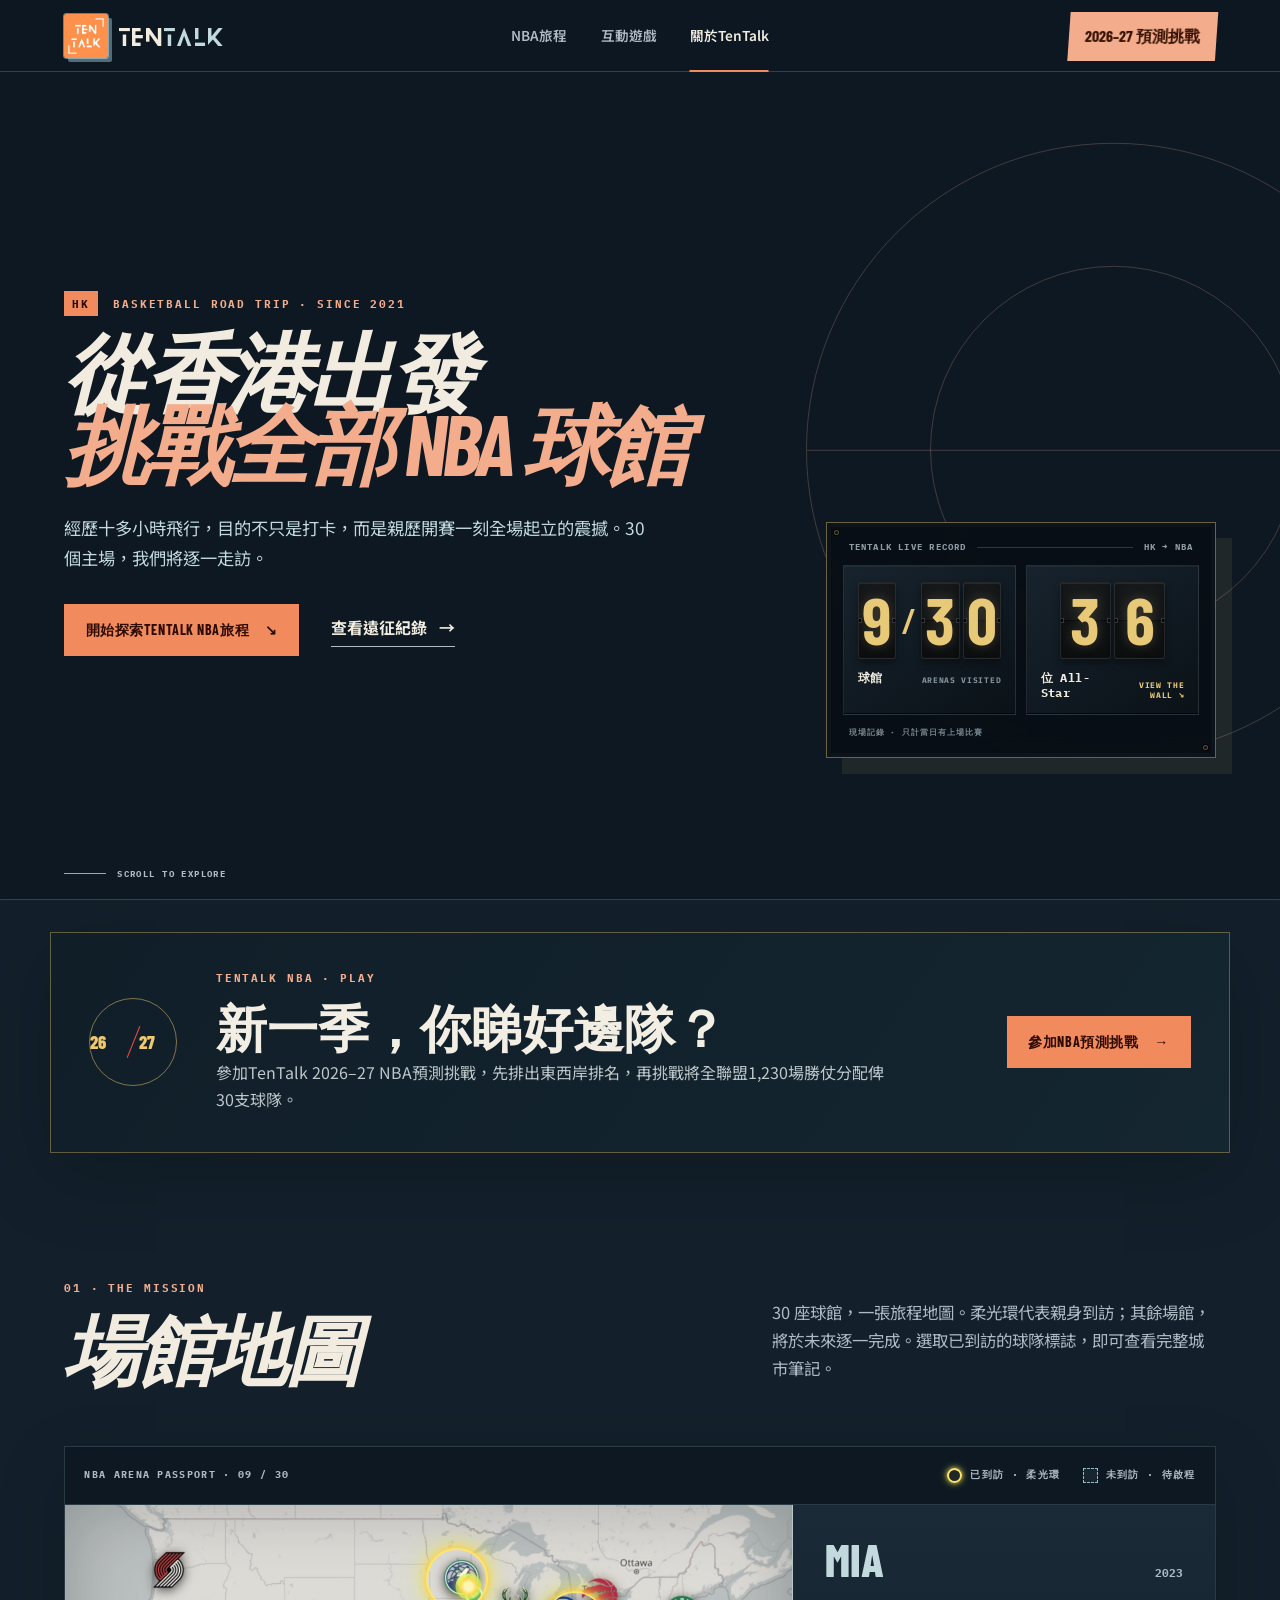
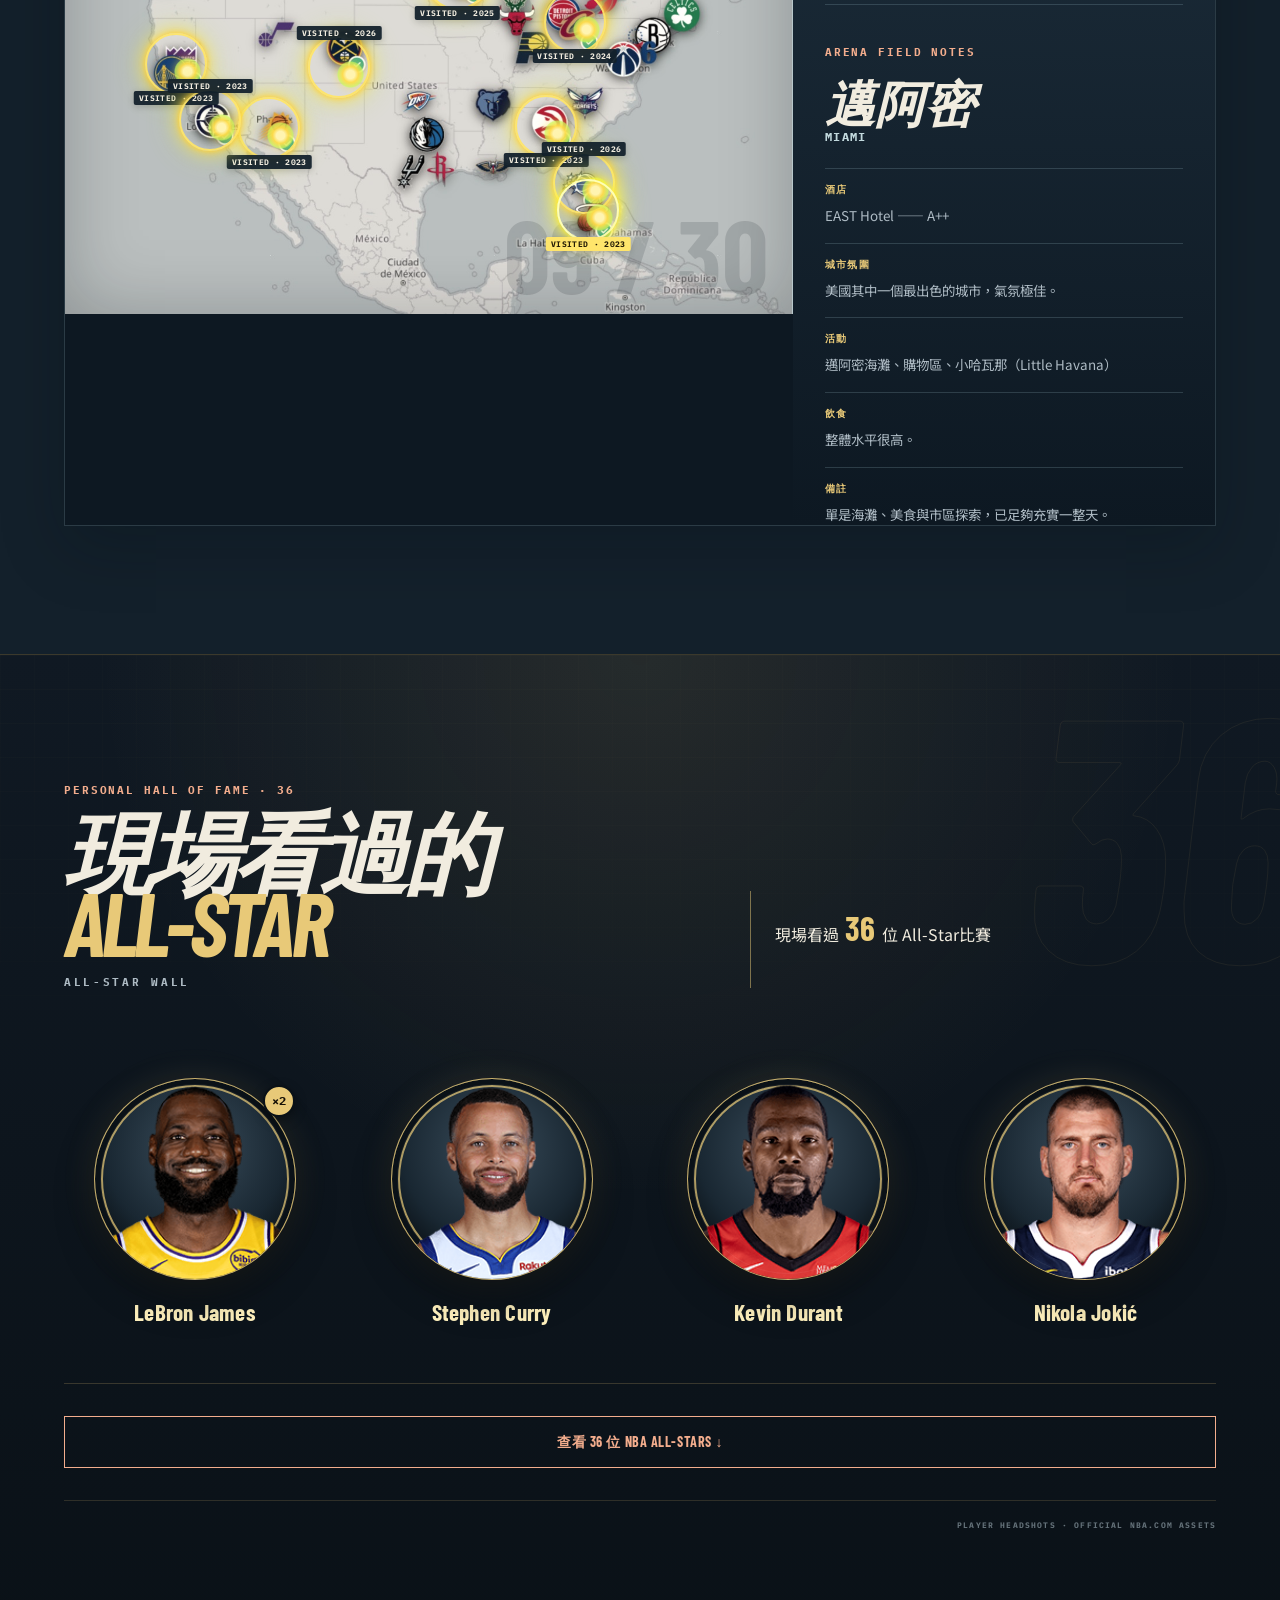
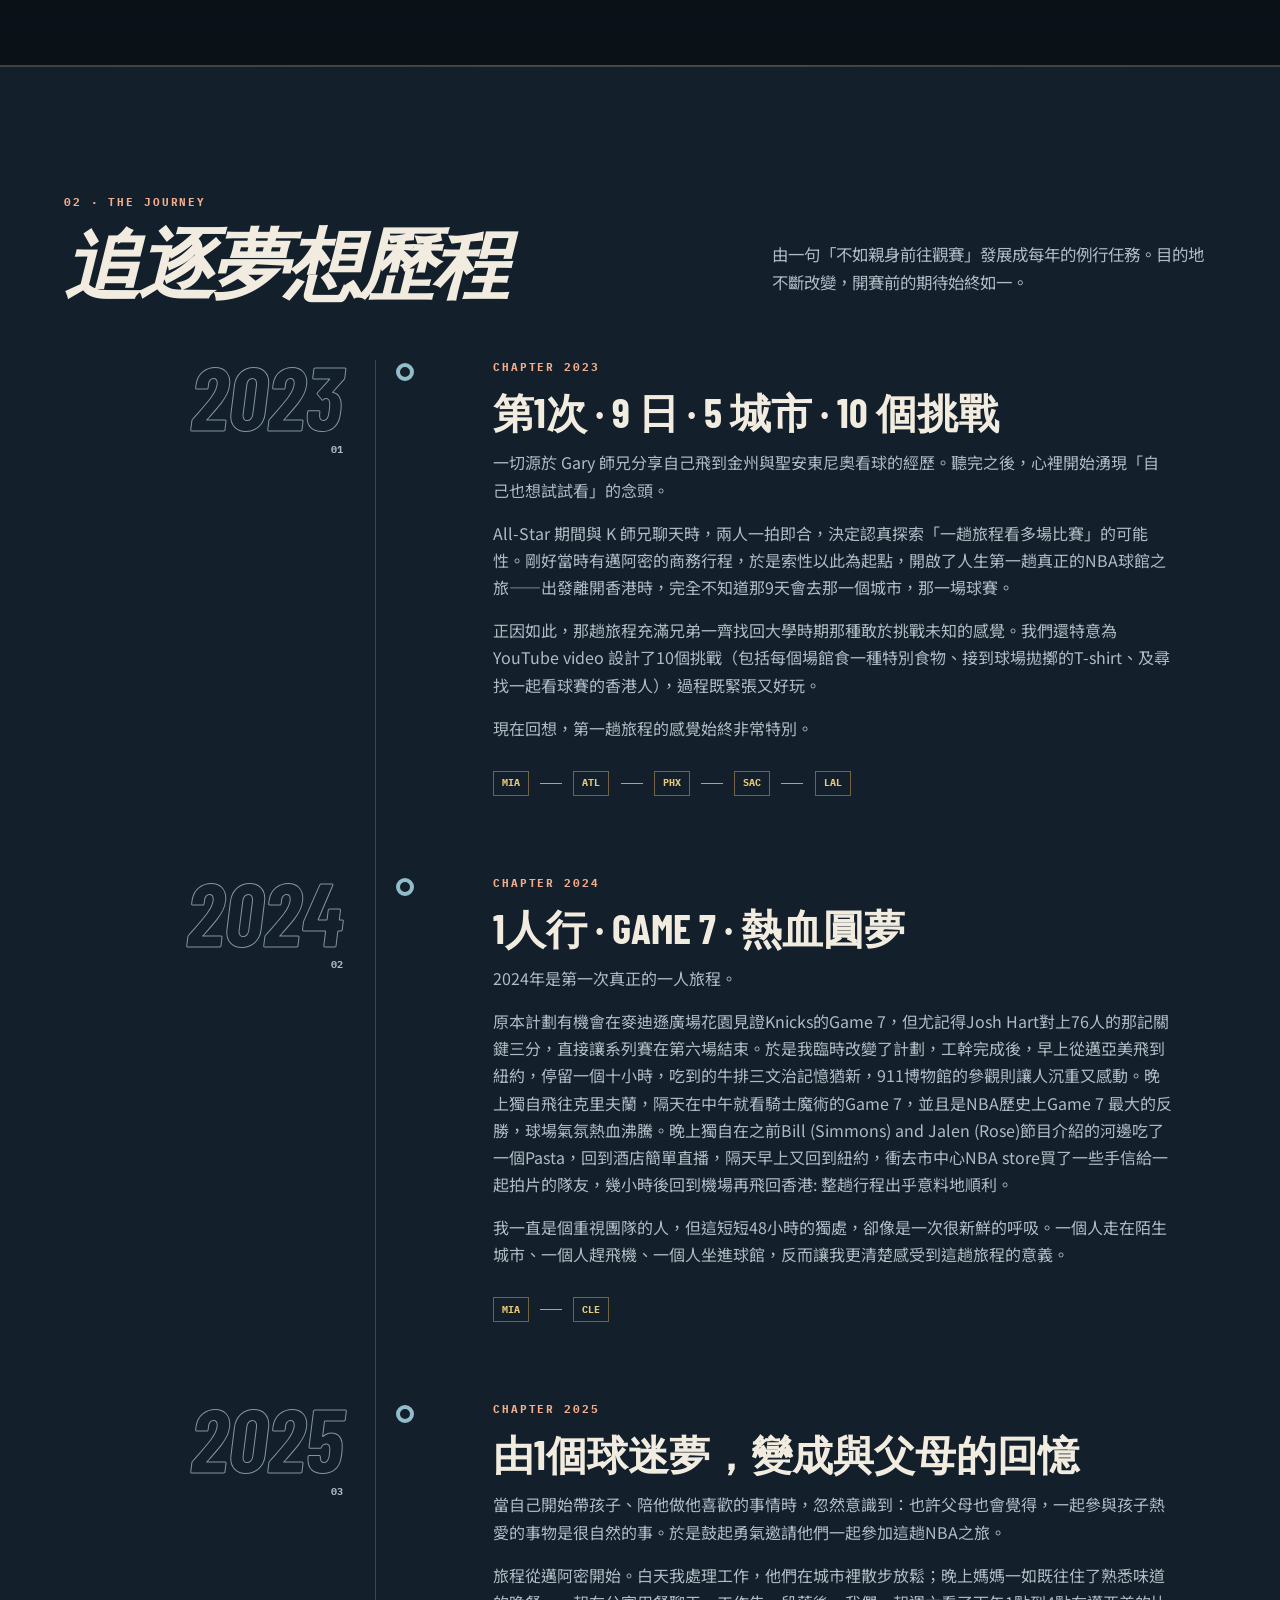
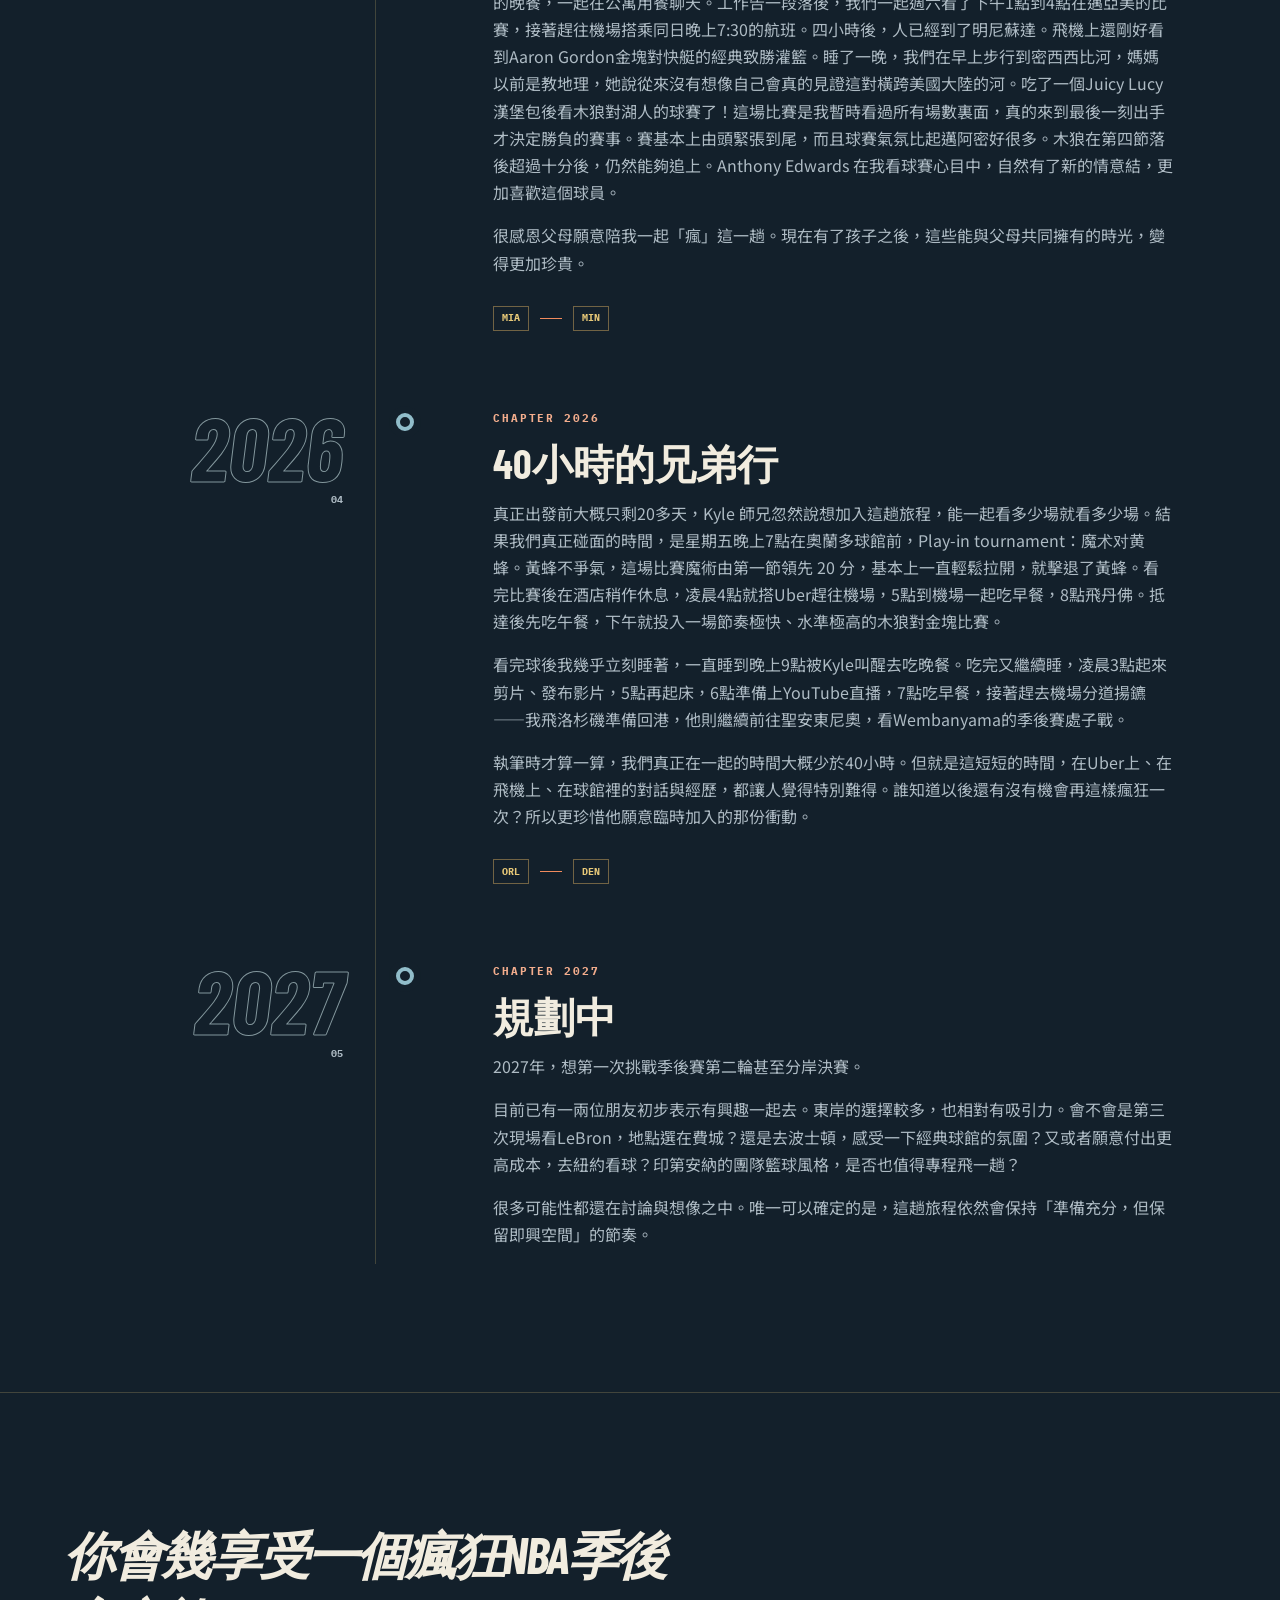
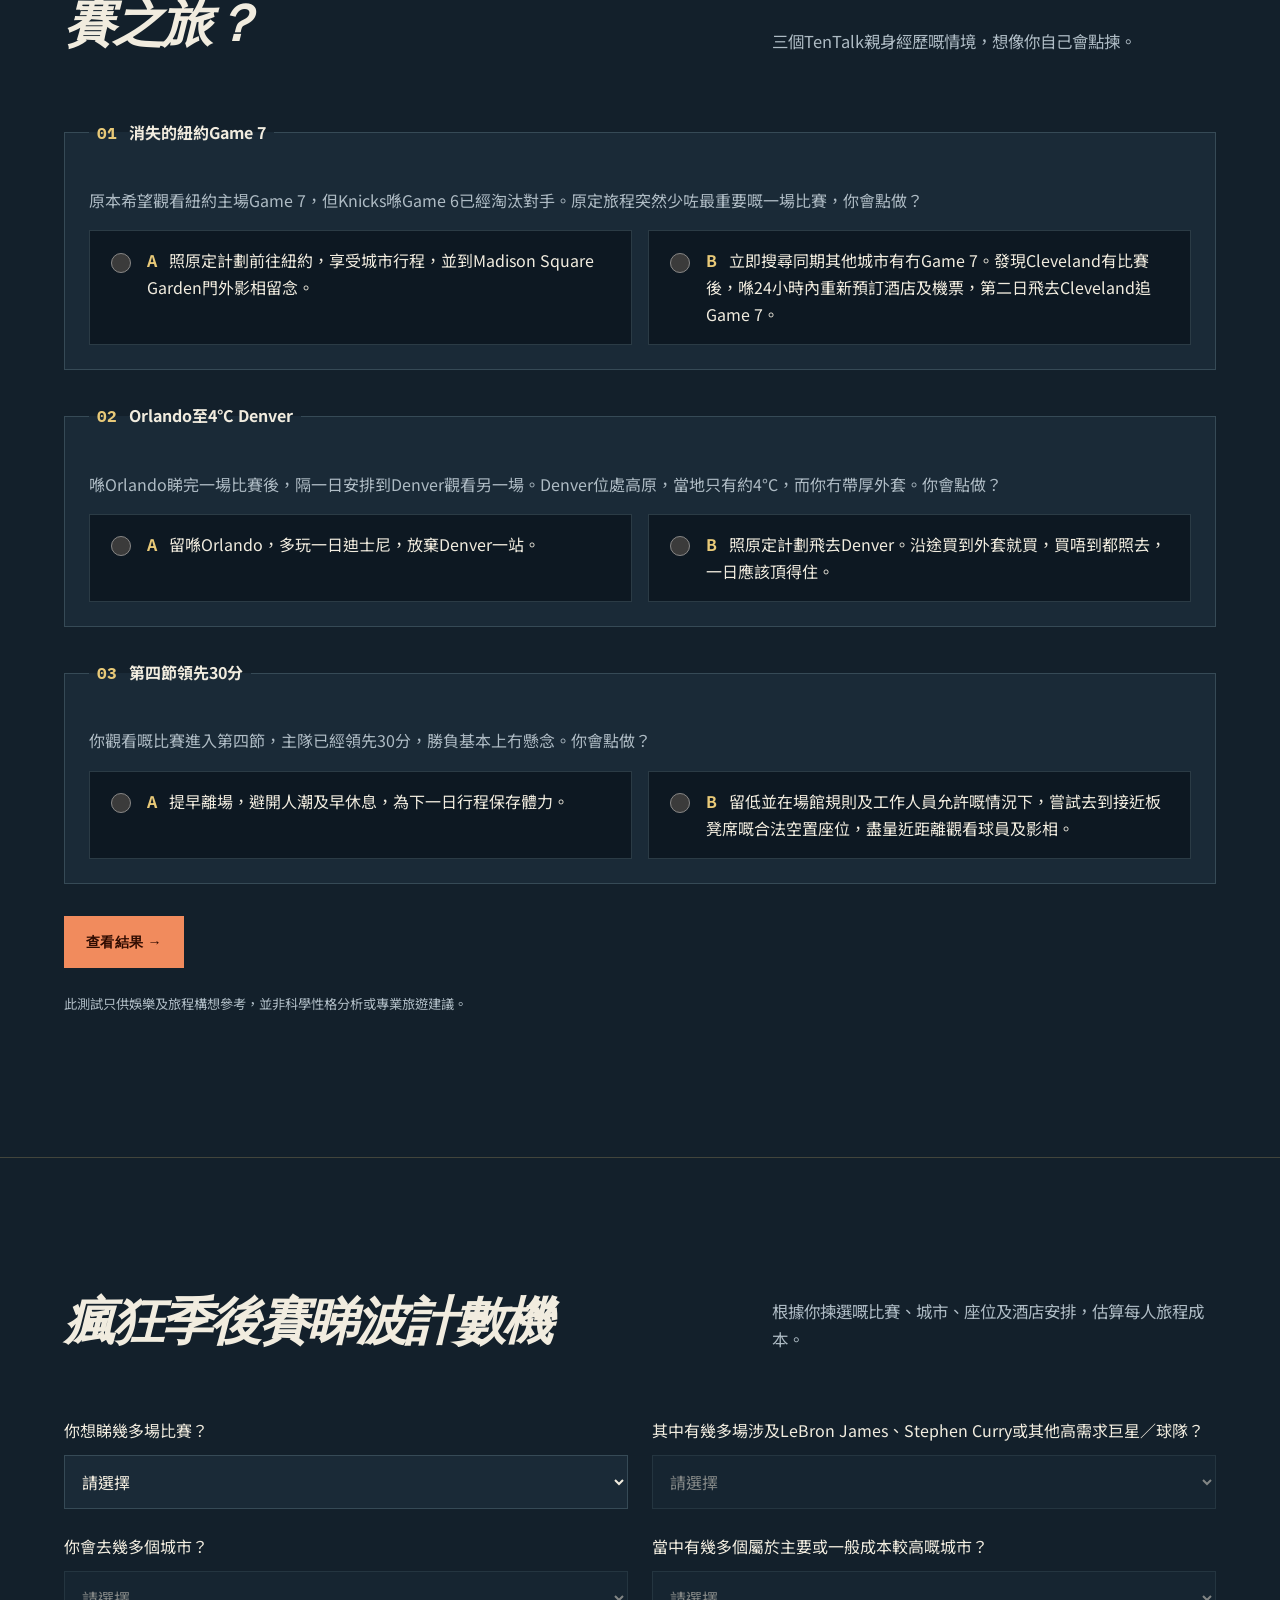
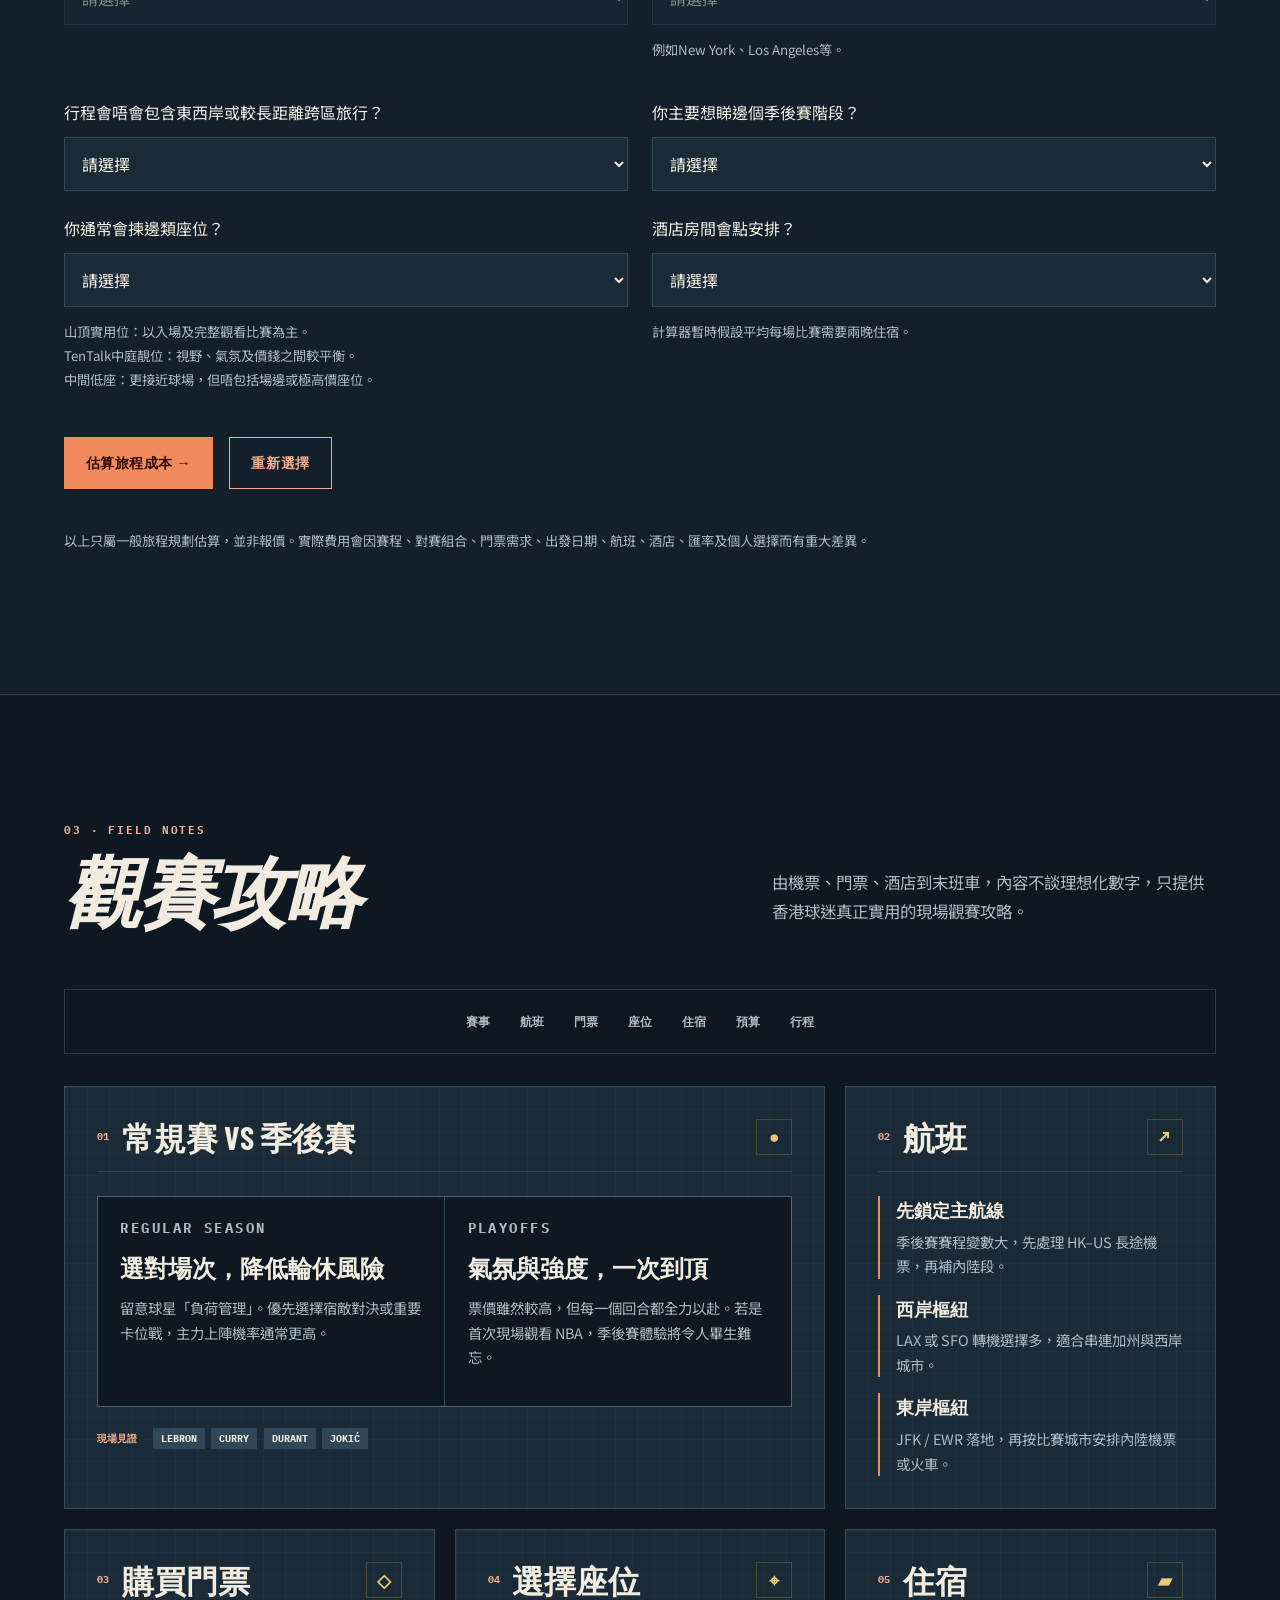
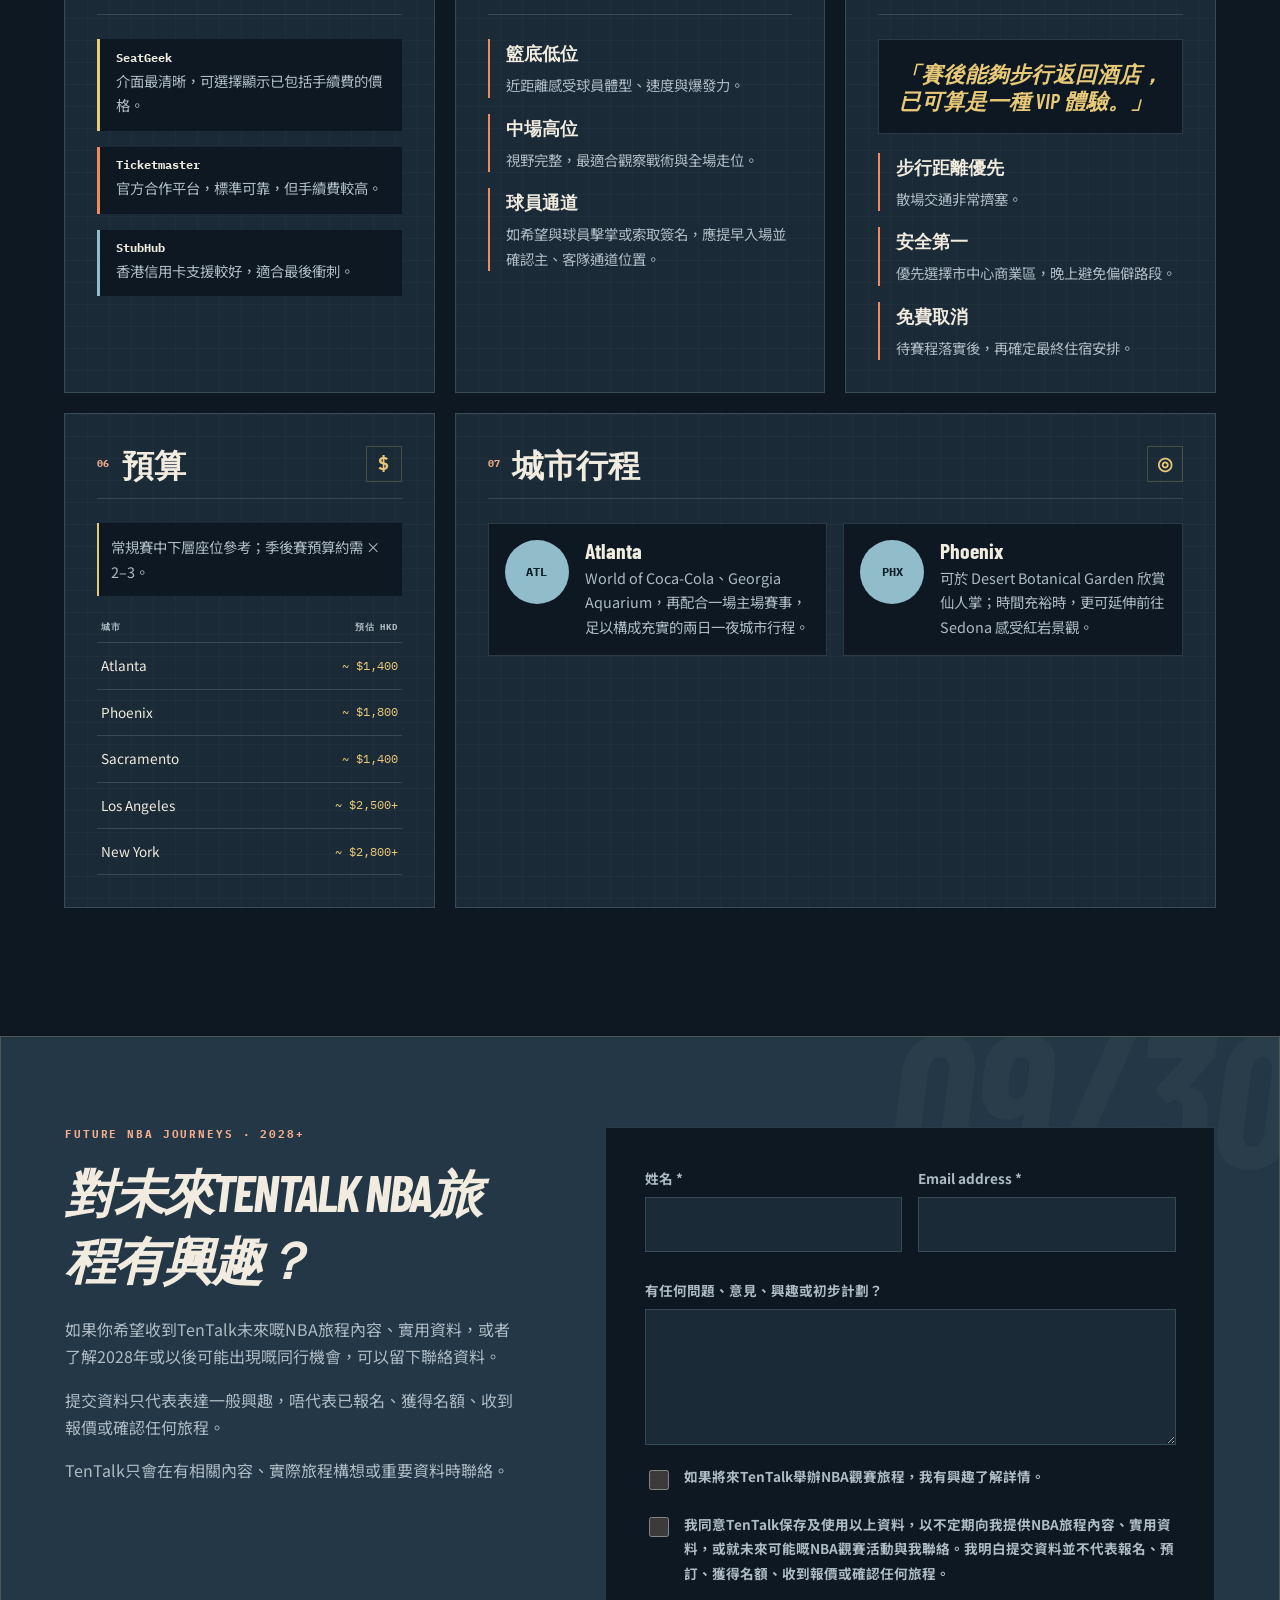
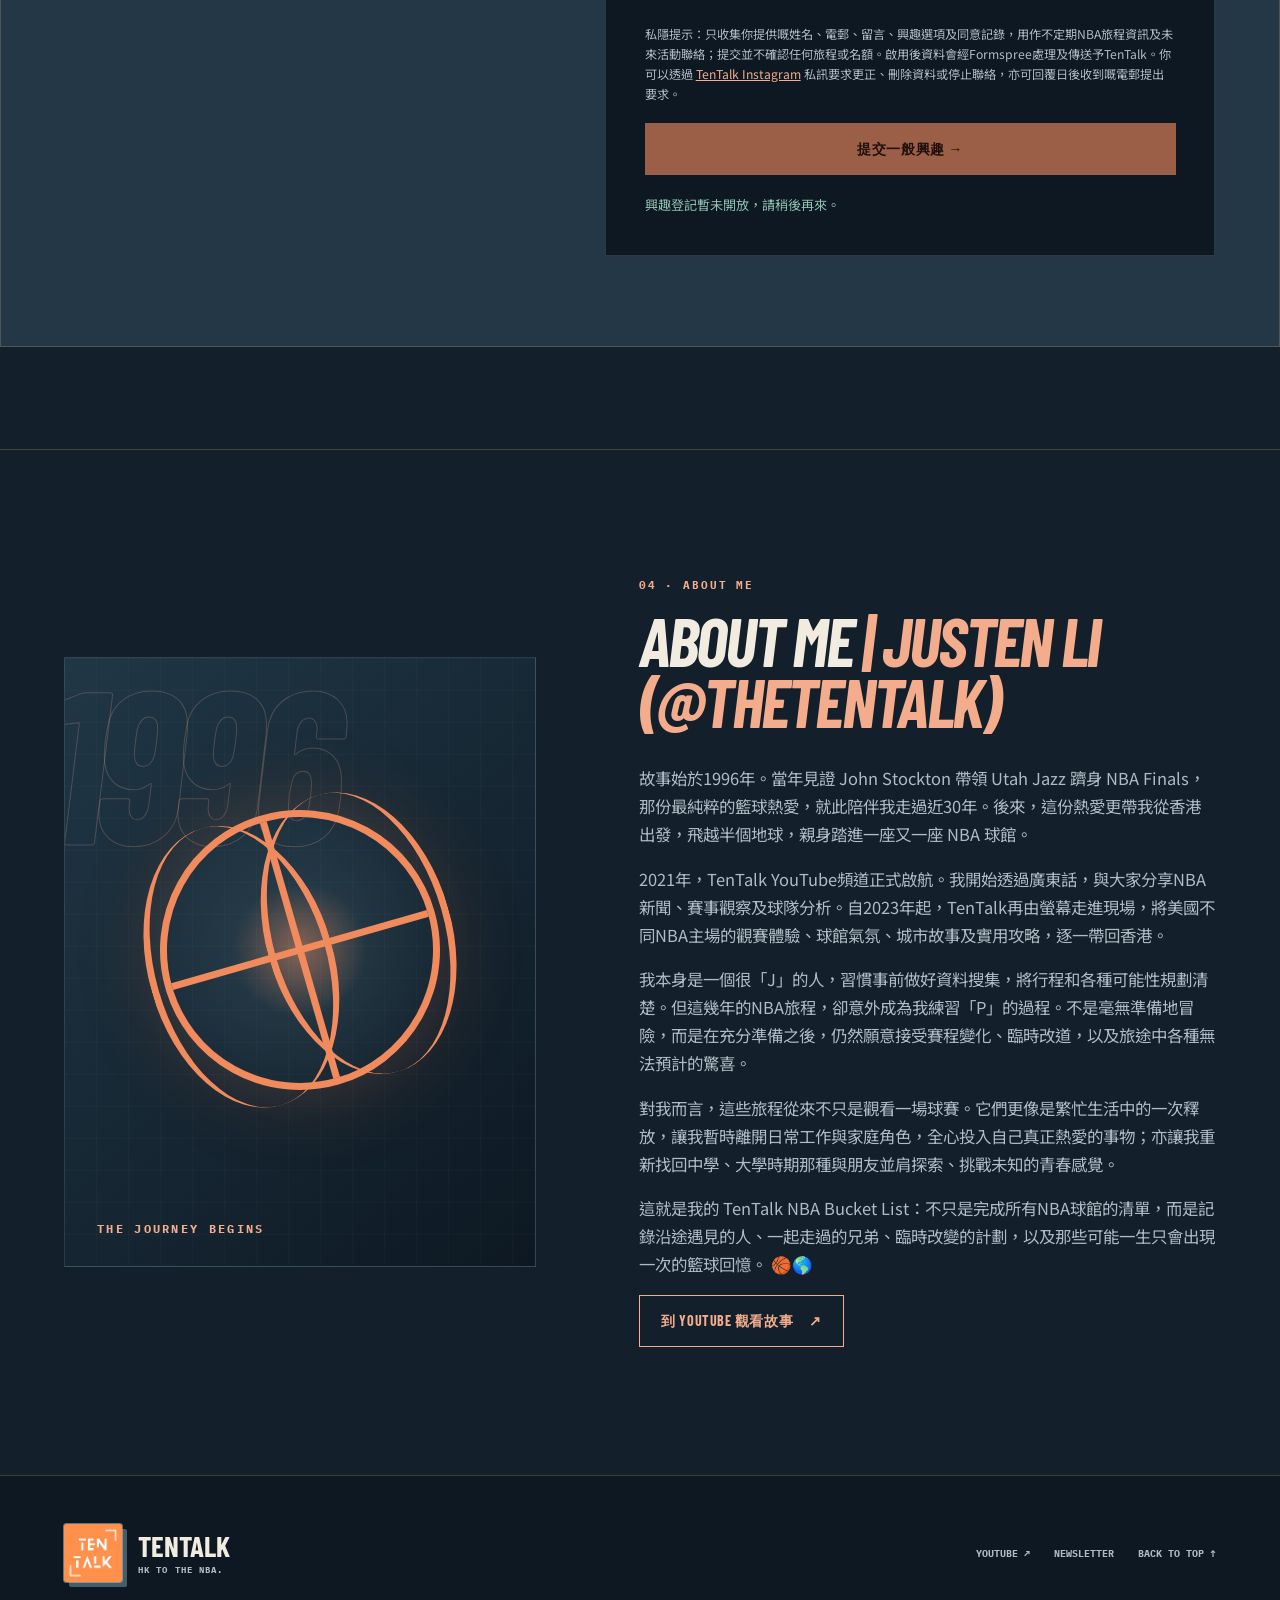
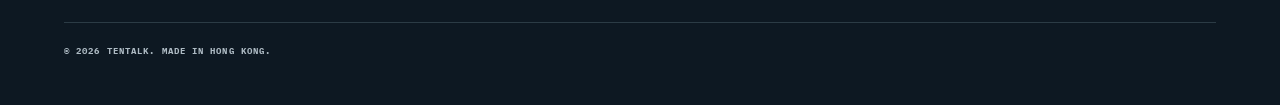
==== commit f4736472: "Add TenTalk NBA prediction challenge" ====
--- a/index.html
+++ b/index.html
@@ -15,11 +15,11 @@
       href="https://fonts.googleapis.com/css2?family=Barlow+Condensed:ital,wght@0,500;0,600;0,700;0,800;1,600;1,700;1,800&amp;family=IBM+Plex+Mono:wght@500;600;700&amp;family=Noto+Sans+HK:wght@400;500;600;700&amp;display=swap"
       rel="stylesheet"
     />
-    <link rel="stylesheet" href="styles.css" />
-    <script src="calculator.js" defer></script>
-    <script src="form-config.js" defer></script>
-    <script src="script.js" defer></script>
-    <script src="enhancements.js" defer></script>
+    <link rel="stylesheet" href="styles.css?v=20260919" />
+    <script src="calculator.js?v=20260918" defer></script>
+    <script src="form-config.js?v=20260918" defer></script>
+    <script src="script.js?v=20260918" defer></script>
+    <script src="enhancements.js?v=20260918" defer></script>
   </head>
   <body>
     <a class="skip-link" href="#main-content">跳到主要內容</a>
@@ -31,28 +31,22 @@
       </a>
 
       <nav class="desktop-nav" aria-label="主要導覽">
-        <a href="#map">場館地圖</a>
-        <a href="#all-stars">All-Star Wall</a>
-        <a href="#journey">遠征紀錄</a>
-        <a href="#calculator">旅程計數機</a>
-        <a href="#tips">觀賽攻略</a>
-        <a href="#about">關於我們</a>
+        <a href="#top" aria-current="page">NBA旅程</a>
+        <a href="play/">互動遊戲</a>
+        <a href="#about">關於TenTalk</a>
       </nav>
 
-      <a class="header-cta" href="#newsletter">未來旅程資訊</a>
+      <a class="header-cta" href="play/2026-27-predictions/">2026–27 預測挑戰</a>
       <button class="menu-toggle" type="button" aria-expanded="false" aria-controls="mobile-menu">
         <span class="sr-only">開啟選單</span>
         <span></span><span></span>
       </button>
 
       <nav class="mobile-menu" id="mobile-menu" aria-label="手機導覽" hidden>
-        <a href="#map">場館地圖</a>
-        <a href="#all-stars">現場看過的 All-Star</a>
-        <a href="#journey">遠征紀錄</a>
-        <a href="#calculator">旅程計數機</a>
-        <a href="#tips">觀賽攻略</a>
-        <a href="#about">關於我們</a>
-        <a class="mobile-menu-cta" href="#newsletter">未來旅程資訊</a>
+        <a href="#top" aria-current="page">NBA旅程</a>
+        <a href="play/">互動遊戲</a>
+        <a href="#about">關於TenTalk</a>
+        <a class="mobile-menu-cta" href="play/2026-27-predictions/">開始2026–27預測挑戰</a>
       </nav>
     </header>
 
@@ -103,6 +97,16 @@
 
         <div class="hero-scroll" aria-hidden="true"><span></span> SCROLL TO EXPLORE</div>
       </section>
+
+      <aside class="prediction-promo" aria-labelledby="prediction-promo-title">
+        <div class="prediction-promo-mark" aria-hidden="true"><span>26</span><i></i><span>27</span></div>
+        <div class="prediction-promo-copy">
+          <p class="eyebrow">TENTALK NBA · PLAY</p>
+          <h2 id="prediction-promo-title">新一季，你睇好邊隊？</h2>
+          <p>參加TenTalk 2026–27 NBA預測挑戰，先排出東西岸排名，再挑戰將全聯盟1,230場勝仗分配俾30支球隊。</p>
+        </div>
+        <a class="button button-primary" href="play/2026-27-predictions/">參加NBA預測挑戰 <span aria-hidden="true">→</span></a>
+      </aside>
 
       <section class="section map-section" id="map" aria-labelledby="map-title">
         <div class="section-heading reveal">
--- a/styles.css
+++ b/styles.css
@@ -4,6 +4,50 @@
   font-style: normal;
   font-weight: 400;
   font-display: swap;
+}
+
+/* TenTalk NBA play launch */
+.prediction-promo {
+  width: min(1180px, calc(100% - 3rem));
+  margin: 2rem auto 0;
+  padding: clamp(1.4rem, 3vw, 2.4rem);
+  display: grid;
+  grid-template-columns: auto minmax(0, 1fr) auto;
+  align-items: center;
+  gap: clamp(1.2rem, 3vw, 3rem);
+  color: var(--cream, #f3eee4);
+  background: linear-gradient(125deg, #101e28, #142630);
+  border: 1px solid rgba(241, 201, 108, 0.36);
+  box-shadow: 0 20px 70px rgba(4, 10, 14, 0.28);
+}
+
+.prediction-promo-mark {
+  width: 88px;
+  height: 88px;
+  display: grid;
+  place-content: center;
+  grid-template-columns: 1fr auto 1fr;
+  align-items: center;
+  gap: 0.35rem;
+  border: 1px solid rgba(241, 201, 108, 0.5);
+  border-radius: 50%;
+  color: #f1c96c;
+  font: 800 1.15rem "Barlow Condensed", sans-serif;
+}
+
+.prediction-promo-mark i { width: 1px; height: 34px; background: #ef4c3e; transform: rotate(22deg); }
+.prediction-promo h2 { margin: 0.15rem 0 0.45rem; font: 800 clamp(2rem, 4vw, 3.5rem)/0.95 "Barlow Condensed", sans-serif; text-transform: uppercase; }
+.prediction-promo p:not(.eyebrow) { max-width: 670px; margin: 0; color: #bec7ca; }
+.prediction-promo .button { white-space: nowrap; }
+
+@media (max-width: 820px) {
+  .prediction-promo { grid-template-columns: auto 1fr; width: min(100% - 1.5rem, 1180px); }
+  .prediction-promo .button { grid-column: 1 / -1; justify-self: stretch; }
+}
+
+@media (max-width: 520px) {
+  .prediction-promo { grid-template-columns: 1fr; }
+  .prediction-promo-mark { width: 68px; height: 68px; }
 }
 
 :root {
